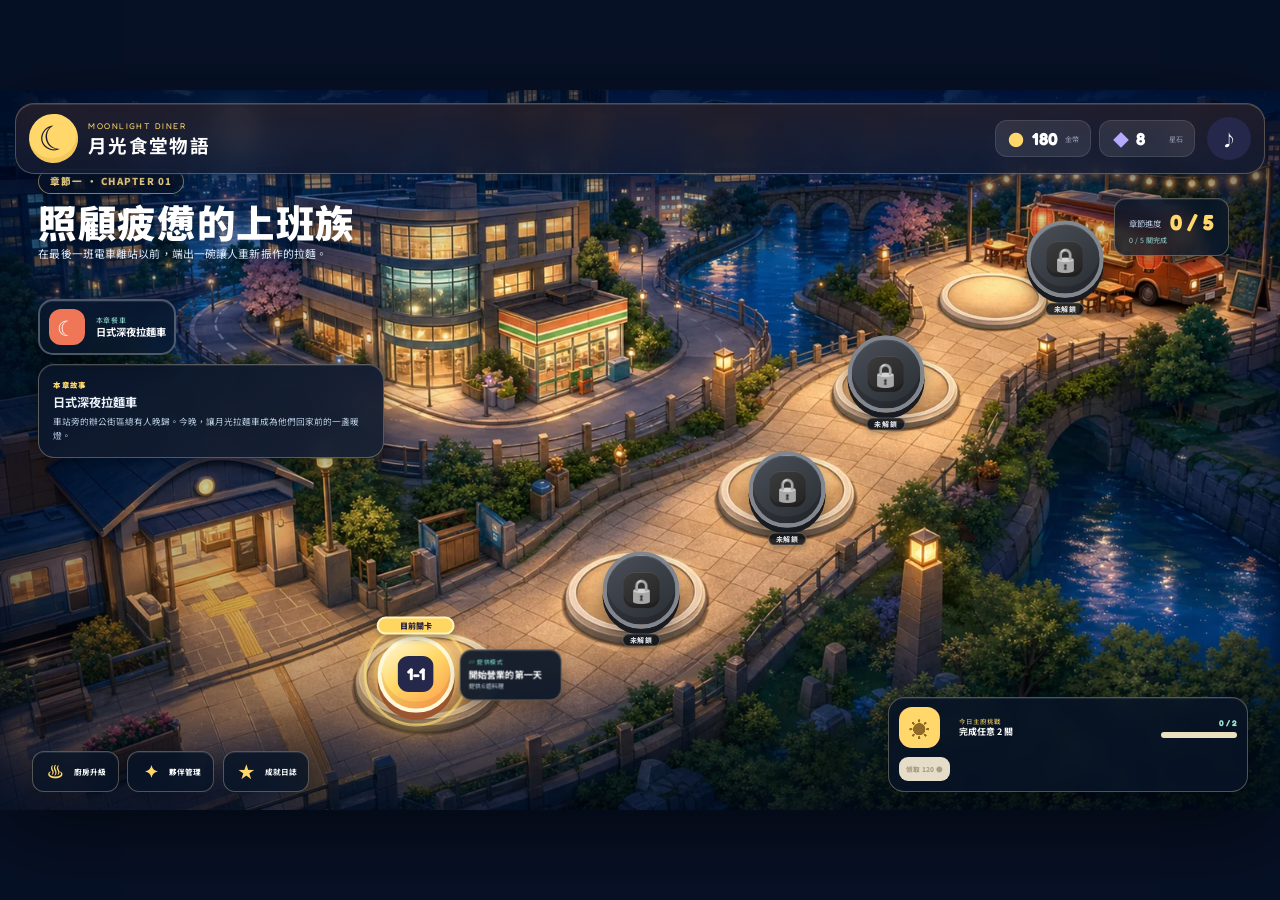
==== index.html @ 8b7c8614 "fix" ====
<!doctype html>
<html lang="zh-Hant">
  <head>
    <meta charset="UTF-8" />
    <meta name="viewport" content="width=device-width, initial-scale=1, maximum-scale=1, user-scalable=no, viewport-fit=cover" />
    <meta name="theme-color" content="#15172f" />
    <title>月光食堂物語</title>
    <link rel="preconnect" href="https://fonts.googleapis.com" />
    <link rel="preconnect" href="https://fonts.gstatic.com" crossorigin />
    <link href="https://fonts.googleapis.com/css2?family=Fredoka:wght@500;600;700&family=Noto+Sans+TC:wght@500;700;900&display=swap" rel="stylesheet" />
    <link rel="stylesheet" href="styles.css?v=20260731-polish1" />
  </head>
  <body class="loading-active">
    <section id="loadingView" class="loading-view" aria-label="遊戲載入中">
      <div class="loading-shade"></div>
      <div class="loading-brand">
        <span class="loading-moon">☾</span>
        <small>MOONLIGHT DINER</small>
        <h1>月光食堂物語</h1>
        <p>今晚，也為努力生活的人留一盞燈。</p>
        <div class="loading-track"><i id="loadingBar"></i></div>
        <b id="loadingText">準備餐車中… 0%</b>
      </div>
    </section>
    <div class="sky-decor" aria-hidden="true"></div>
    <div id="app" class="app">
      <header class="app-header">
        <button id="homeButton" class="brand-button" type="button" aria-label="回到餐車地圖">
          <span class="logo-moon">☾</span>
          <span><small>MOONLIGHT DINER</small><strong>月光食堂物語</strong></span>
        </button>
        <nav class="resource-bar" aria-label="玩家資源">
          <span class="resource"><i>●</i><b id="profileCoins">0</b><small>金幣</small></span>
          <span class="resource gems"><i>◆</i><b id="profileGems">0</b><small>星石</small></span>
          <button id="soundButton" class="round-button" type="button" aria-label="切換音效">♪</button>
        </nav>
      </header>

      <main>
        <section id="lobbyView" class="view lobby-view chapter-view">
          <div class="chapter-stage">
            <div class="chapter-vignette" aria-hidden="true"></div>
            <header class="chapter-title">
              <small id="restaurantChapter">章節一 · CHAPTER 01</small>
              <h1 id="restaurantName">照顧疲憊的上班族</h1>
              <p>在最後一班電車離站以前，端出一碗讓人重新振作的拉麵。</p>
            </header>

            <div id="restaurantTabs" class="restaurant-tabs chapter-theme-tab"></div>
            <article id="restaurantPreview" class="chapter-story-card"></article>

            <div class="chapter-progress">
              <span>章節進度</span>
              <strong id="restaurantCompletion">0 / 5</strong>
              <small id="journeySummary">0 / 5 關完成</small>
            </div>

            <div id="levelGrid" class="level-grid chapter-level-grid"></div>

            <div id="dailyBanner" class="daily-banner chapter-daily">
              <span class="daily-icon">☀</span>
              <div><small>今日主廚挑戰</small><strong>完成任意 2 關</strong></div>
              <div class="daily-progress"><b id="dailyProgress">0 / 2</b><i><span id="dailyBar"></span></i></div>
              <button id="claimDailyButton" type="button" disabled>領取 120 ●</button>
            </div>

            <nav class="chapter-actions" aria-label="餐車功能">
              <button id="upgradeButton" class="soft-button" type="button"><span>♨</span><b>廚房升級</b></button>
              <button id="buddyButton" class="soft-button" type="button"><span>✦</span><b>夥伴管理</b></button>
              <button id="achievementButton" class="soft-button" type="button"><span>★</span><b>成就日誌</b></button>
            </nav>
          </div>
        </section>

        <section id="gameView" class="view game-view hidden">
          <div id="gameCanvas" class="game-canvas">
          <div class="design-layer">
          <div class="game-hud">
            <button id="leaveGameButton" class="back-button" type="button">← 地圖</button>
            <button id="fullscreenButton" class="back-button fullscreen-button" type="button">⛶ 全螢幕</button>
            <div class="mission-summary">
              <small id="gameLevelLabel">關卡 1</small>
              <strong id="missionLabel">提供 8 道料理</strong>
            </div>
            <div class="mission-progress">
              <span id="missionCurrent">0</span><small>/</small><b id="missionTarget">8</b>
              <i><span id="missionBar"></span></i>
            </div>
            <div class="hud-stat"><small>時間</small><strong id="gameTime">90</strong></div>
            <div class="hud-stat"><small>分數</small><strong id="gameScore">0</strong></div>
            <div class="hud-stat"><small>金幣</small><strong id="gameCoins">0</strong></div>
          </div>

          <section class="customer-zone">
            <div class="restaurant-awning" aria-hidden="true"><i></i><i></i><i></i><i></i><i></i><i></i><i></i></div>
            <div class="riverside-view" aria-hidden="true"><i></i><i></i><i></i></div>
            <div class="wall-lamp lamp-left" aria-hidden="true">✦</div>
            <div class="wall-lamp lamp-right" aria-hidden="true">✦</div>
            <div class="zone-heading">
              <div><span class="eyebrow">ORDER QUEUE</span><h2>客人點單</h2></div>
              <div id="conditionBadges" class="condition-badges"></div>
            </div>
            <div id="waveBanner" class="wave-banner hidden">WAVE <b>1</b> / 3</div>
            <div id="orders" class="orders"></div>
          </section>

          <section class="kitchen-zone">
            <div class="kitchen-backdrop" aria-hidden="true">
              <span class="hanging-pan pan-one"></span>
              <span class="hanging-pan pan-two"></span>
              <span class="hanging-spoon">◯</span>
              <span class="shelf shelf-one"><i></i><i></i><i></i></span>
              <span class="shelf shelf-two"><i></i><i></i></span>
              <span class="window-scene"><b>☾</b><i></i></span>
            </div>
            <div class="chef-character" aria-hidden="true">
              <span class="chef-hat">♨</span>
              <span class="chef-ears"></span>
              <span class="chef-face">•ᴗ•</span>
              <span class="chef-body"></span>
            </div>
            <div class="counter-surface" aria-hidden="true"></div>
            <div class="kitchen-column recipe-column">
              <div class="zone-title"><span>01</span><div><small>CHOOSE</small><h3>選擇主食</h3></div></div>
              <div id="recipePanel" class="recipe-panel"></div>
            </div>
            <div class="kitchen-column cooker-column">
              <div class="zone-title"><span>02</span><div><small>COOK</small><h3>烹調設備</h3></div></div>
              <div id="cookers" class="cookers"></div>
            </div>
            <div class="kitchen-column plate-column">
              <div class="zone-title"><span>03</span><div><small>PLATE</small><h3>備餐盤</h3></div></div>
              <div id="plates" class="plates"></div>
            </div>
            <div class="kitchen-column topping-column">
              <div class="zone-title"><span>04</span><div><small>FINISH</small><h3>加入配料</h3></div></div>
              <div id="toppingPanel" class="topping-panel"></div>
            </div>
          </section>

          <footer class="game-footer">
            <div class="combo-panel">
              <span>COMBO</span><strong id="comboCount">×0</strong>
              <i><span id="comboTimer"></span></i>
            </div>
            <div id="gameMessage" class="game-message"><span>✦</span><p>先選主食，再點空的設備開始料理。</p></div>
            <button id="buddySkillButton" class="skill-button" type="button">
              <span class="skill-avatar">☁</span>
              <span><small>夥伴技能</small><strong>星光鼓舞</strong></span>
              <i id="skillCooldown"></i>
            </button>
          </footer>
          </div>
          </div>
          <button id="rotateHint" class="rotate-hint" type="button">↻ 請旋轉為橫向，或點此進入全螢幕</button>
        </section>
      </main>
    </div>

    <div id="briefingModal" class="modal">
      <div class="modal-card briefing-card">
        <button class="modal-close" data-close="briefingModal" type="button">×</button>
        <span id="briefingMode" class="mode-pill">提供模式</span>
        <h2 id="briefingTitle">月光拉麵舖 · 第 1 關</h2>
        <p id="briefingDescription">完成指定數量的料理。</p>
        <div id="briefingGoal" class="briefing-goal"></div>
        <div class="booster-title"><span>開張道具</span><small>使用道具讓本關更輕鬆</small></div>
        <div id="boosterGrid" class="booster-grid"></div>
        <button id="startLevelButton" class="primary-button" type="button">開始營業 <span>→</span></button>
      </div>
    </div>

    <div id="upgradeModal" class="modal">
      <div class="modal-card wide-card">
        <button class="modal-close" data-close="upgradeModal" type="button">×</button>
        <span class="eyebrow">KITCHEN UPGRADE</span>
        <h2>廚房升級</h2>
        <p class="modal-subtitle">升級會永久保存，並套用於該餐廳的所有關卡。</p>
        <div id="upgradeRestaurantTabs" class="mini-tabs"></div>
        <div id="upgradeList" class="upgrade-list"></div>
      </div>
    </div>

    <div id="buddyModal" class="modal">
      <div class="modal-card wide-card">
        <button class="modal-close" data-close="buddyModal" type="button">×</button>
        <span class="eyebrow">BUDDY</span>
        <h2>夥伴管理</h2>
        <p class="modal-subtitle">裝備夥伴可獲得被動效果，關卡中還能使用主動技能。</p>
        <div id="buddyList" class="buddy-list"></div>
      </div>
    </div>

    <div id="achievementModal" class="modal">
      <div class="modal-card wide-card">
        <button class="modal-close" data-close="achievementModal" type="button">×</button>
        <span class="eyebrow">CHEF LOG</span>
        <h2>成就日誌</h2>
        <p class="modal-subtitle">達成里程碑即可領取星石。</p>
        <div id="achievementList" class="achievement-list"></div>
      </div>
    </div>

    <div id="resultModal" class="modal">
      <div class="modal-card result-card">
        <span id="resultStatus" class="mode-pill">營業結束</span>
        <div id="resultStars" class="result-stars">☆ ☆ ☆</div>
        <h2 id="resultTitle">關卡完成！</h2>
        <p id="resultDescription"></p>
        <div class="result-grid">
          <div><small>最終分數</small><strong id="resultScore">0</strong></div>
          <div><small>最高連擊</small><strong id="resultCombo">0</strong></div>
          <div><small>完成料理</small><strong id="resultServed">0</strong></div>
          <div><small>獲得金幣</small><strong id="resultCoins">0</strong></div>
        </div>
        <div class="result-actions">
          <button id="resultMapButton" class="secondary-button" type="button">回到地圖</button>
          <button id="retryButton" class="primary-button" type="button">再次挑戰 <span>↻</span></button>
        </div>
      </div>
    </div>

    <div id="toast" class="toast" aria-live="assertive"></div>
    <script src="game.js?v=20260731-chapter1"></script>
  </body>
</html>
---- styles.css ----
:root {
  --ink: #17182c;
  --night: #171932;
  --night-2: #25284b;
  --paper: #fffdf7;
  --cream: #f6f0e4;
  --orange: #ff7352;
  --yellow: #ffd76a;
  --mint: #62d3bd;
  --pink: #f28ca6;
  --purple: #9c91ff;
  --muted: #85869a;
  --line: #ddd4c5;
  --shadow: 0 20px 55px rgba(22, 23, 44, .16);
}

* { box-sizing: border-box; }
html { min-height: 100%; background: #0f1125; }
body {
  min-width: 320px; min-height: 100vh; margin: 0; color: var(--ink);
  font-family: "Noto Sans TC", sans-serif;
  background: radial-gradient(circle at 14% 8%, #34376a 0, transparent 25rem), linear-gradient(#11132a 0 240px, #efe8db 240px);
}
button { color: inherit; font: inherit; }
button:focus-visible { outline: 3px solid var(--yellow); outline-offset: 3px; }
.hidden { display: none !important; }
.sky-decor, .sky-decor::before {
  position: fixed; inset: 0; content: ""; pointer-events: none;
  background-image: radial-gradient(circle, rgba(255,255,255,.85) 0 1px, transparent 1.5px);
  background-size: 82px 82px; mask-image: linear-gradient(black, transparent 42%);
}
.sky-decor::before { transform: translate(31px, 27px) rotate(8deg); opacity: .45; }
.app { position: relative; z-index: 1; width: min(1220px, calc(100% - 28px)); margin: 18px auto 50px; overflow: hidden; border-radius: 26px; background: var(--cream); box-shadow: 0 35px 90px rgba(3,5,18,.45); }
.app-header { display: flex; min-height: 84px; align-items: center; justify-content: space-between; padding: 14px 24px; color: white; background: var(--night); }
.brand-button { display: flex; align-items: center; gap: 12px; padding: 0; color: white; text-align: left; cursor: pointer; border: 0; background: none; }
.brand-button small, .brand-button strong { display: block; }
.brand-button small { color: var(--yellow); font-family: Fredoka, sans-serif; font-size: 9px; letter-spacing: .18em; }
.brand-button strong { margin-top: 2px; font-size: 20px; letter-spacing: .07em; }
.logo-moon { display: grid; width: 49px; height: 49px; place-items: center; color: var(--night); font-family: Fredoka, sans-serif; font-size: 34px; border-radius: 50%; background: var(--yellow); transform: rotate(-15deg); box-shadow: inset 0 -5px rgba(194,128,23,.18); }
.resource-bar { display: flex; align-items: center; gap: 8px; }
.resource { position: relative; display: flex; min-width: 100px; align-items: center; gap: 8px; padding: 9px 12px; border: 1px solid rgba(255,255,255,.11); border-radius: 12px; background: rgba(255,255,255,.06); }
.resource i { color: var(--yellow); font-style: normal; }
.resource.gems i { color: #b6aaff; }
.resource b { font-family: Fredoka, sans-serif; font-size: 18px; }
.resource small { margin-left: auto; color: #999bb2; font-size: 9px; }
.round-button { width: 42px; height: 42px; margin-left: 4px; color: white; cursor: pointer; border: 0; border-radius: 50%; background: var(--night-2); }
.round-button.muted { color: #666a87; text-decoration: line-through; }
.view { min-height: 740px; }
.lobby-view { padding: 26px; background: linear-gradient(rgba(220,210,191,.24) 1px, transparent 1px), linear-gradient(90deg, rgba(220,210,191,.24) 1px, transparent 1px), var(--cream); background-size: 24px 24px; }
.hero-card { position: relative; display: flex; align-items: center; justify-content: space-between; gap: 24px; overflow: hidden; padding: 27px 30px; color: white; border-radius: 22px; background: linear-gradient(120deg, #292c58, #181a35 68%); box-shadow: var(--shadow); }
.hero-card::after { position: absolute; right: 8%; width: 130px; height: 130px; content: "☾"; color: rgba(255,215,106,.15); font-family: Fredoka, sans-serif; font-size: 130px; transform: rotate(-14deg); }
.eyebrow { color: var(--yellow); font-family: Fredoka, sans-serif; font-size: 10px; font-weight: 700; letter-spacing: .2em; }
.hero-card h1 { margin: 5px 0 6px; font-size: clamp(25px, 4vw, 36px); }
.hero-card p { margin: 0; color: #b9bbd0; font-size: 12px; }
.hero-actions { position: relative; z-index: 1; display: flex; gap: 8px; }
.soft-button { display: flex; min-width: 104px; flex-direction: column; align-items: center; gap: 5px; padding: 12px; color: #e7e8f1; font-size: 10px; font-weight: 800; cursor: pointer; border: 1px solid rgba(255,255,255,.12); border-radius: 14px; background: rgba(255,255,255,.07); }
.soft-button:hover { background: rgba(255,255,255,.13); }
.soft-button span { color: var(--yellow); font-size: 18px; }
.daily-banner { display: grid; grid-template-columns: auto 1fr 190px auto; align-items: center; gap: 14px; margin: 18px 0 28px; padding: 14px 18px; border: 1px solid #ead7a2; border-radius: 16px; background: #fff8df; box-shadow: 0 8px 18px rgba(90,69,25,.07); }
.daily-icon { display: grid; width: 43px; height: 43px; place-items: center; color: #8f6926; font-size: 21px; border-radius: 13px; background: var(--yellow); }
.daily-banner small, .daily-banner strong, .daily-banner p { display: block; margin: 0; }
.daily-banner small { color: #aa8c48; font-size: 8px; letter-spacing: .16em; }
.daily-banner strong { font-size: 13px; }
.daily-banner p { color: #8c8065; font-size: 9px; }
.daily-progress b { display: block; margin-bottom: 4px; color: #7b704f; font-family: Fredoka, sans-serif; font-size: 10px; text-align: right; }
.daily-progress i { display: block; height: 6px; overflow: hidden; border-radius: 99px; background: #eadfbe; }
.daily-progress i span { display: block; width: 0; height: 100%; border-radius: inherit; background: var(--yellow); transition: width .3s; }
.daily-banner button { padding: 8px 15px; color: white; font-size: 10px; font-weight: 900; cursor: pointer; border: 0; border-radius: 9px; background: var(--orange); }
.daily-banner button:disabled { color: #a99e86; background: #e6ddc9; cursor: default; }
.section-heading { display: flex; align-items: flex-end; justify-content: space-between; margin-bottom: 14px; }
.section-heading h2 { margin: 3px 0 0; font-size: 23px; }
.section-heading p { margin: 0; color: var(--muted); font-size: 10px; }
.restaurant-tabs { display: flex; gap: 9px; margin-bottom: 15px; }
.restaurant-tab { position: relative; display: flex; min-width: 220px; align-items: center; gap: 11px; padding: 10px 13px; text-align: left; cursor: pointer; border: 2px solid transparent; border-radius: 15px; background: white; box-shadow: 0 6px 15px rgba(30,28,23,.07); }
.restaurant-tab.active { border-color: var(--orange); }
.restaurant-tab > span { display: grid; width: 40px; height: 40px; flex: 0 0 auto; place-items: center; color: white; font-size: 21px; border-radius: 12px; }
.restaurant-tab small, .restaurant-tab strong { display: block; }
.restaurant-tab small { color: var(--muted); font-size: 7px; letter-spacing: .12em; }
.restaurant-tab strong { font-size: 12px; }
.restaurant-tab i { position: absolute; right: 10px; bottom: 7px; color: #aaa394; font-size: 7px; font-style: normal; }
.restaurant-tab.locked { opacity: .55; }
.restaurant-stage { display: grid; grid-template-columns: 320px 1fr; gap: 20px; }
.restaurant-preview { padding: 14px; border-radius: 20px; background: white; box-shadow: var(--shadow); }
.preview-art { position: relative; height: 215px; overflow: hidden; border-radius: 15px; background: linear-gradient(#34376b 0 64%, #1b1d3a 64%); }
.preview-art::after { position: absolute; bottom: 0; left: 0; width: 100%; height: 45px; content: ""; background: repeating-linear-gradient(90deg, #242747 0 35px, #1c1e3b 35px 70px); clip-path: polygon(0 50%,12% 50%,12% 10%,25% 10%,25% 55%,43% 55%,43% 20%,58% 20%,58% 55%,74% 55%,74% 5%,88% 5%,88% 55%,100% 55%,100% 100%,0 100%); }
.preview-moon { position: absolute; top: 22px; right: 30px; display: grid; width: 54px; height: 54px; place-items: center; color: #2c2e57; font-family: Fredoka, sans-serif; font-size: 32px; border-radius: 50%; background: var(--yellow); }
.preview-shop { position: absolute; z-index: 2; bottom: 28px; left: 50%; width: 175px; height: 96px; padding-top: 36px; color: white; text-align: center; border: 6px solid #fff3db; border-radius: 16px 16px 8px 8px; background: var(--accent); transform: translateX(-50%); }
.preview-shop i { position: absolute; top: -23px; left: -11px; width: 185px; height: 42px; border-radius: 8px 8px 3px 3px; background: repeating-linear-gradient(90deg, #fff3db 0 30px, var(--orange) 30px 60px); transform: skew(-8deg); }
.preview-shop b { font-size: 12px; }
.restaurant-preview > small { display: block; margin-top: 13px; color: var(--orange); font-size: 8px; font-weight: 900; letter-spacing: .12em; }
.restaurant-preview > h3 { margin: 2px 0 5px; font-size: 19px; }
.restaurant-preview > p { margin: 0; color: var(--muted); font-size: 10px; line-height: 1.6; }
.level-heading { display: flex; align-items: center; justify-content: space-between; margin-bottom: 9px; }
.level-heading small { color: var(--orange); font-family: Fredoka, sans-serif; font-size: 8px; letter-spacing: .14em; }
.level-heading h3 { margin: 1px 0 0; font-size: 19px; }
.level-heading > span { padding: 5px 9px; color: var(--muted); font-family: Fredoka, sans-serif; font-size: 9px; border-radius: 99px; background: white; }
.level-grid { display: grid; grid-template-columns: repeat(2, 1fr); gap: 10px; }
.level-card { position: relative; min-height: 138px; padding: 14px 14px 12px 58px; text-align: left; cursor: pointer; border: 2px solid transparent; border-radius: 17px; background: white; box-shadow: 0 7px 17px rgba(40,34,27,.07); transition: .18s; }
.level-card:hover:not(.locked) { transform: translateY(-3px); border-color: var(--yellow); }
.level-number { position: absolute; top: 14px; left: 12px; display: grid; width: 36px; height: 36px; place-items: center; color: white; font-family: Fredoka, sans-serif; font-size: 18px; border-radius: 11px; background: var(--night-2); }
.level-mode { display: block; color: var(--orange); font-size: 8px; font-weight: 900; }
.level-card strong, .level-card small { display: block; }
.level-card > strong { margin: 4px 0 3px; font-size: 13px; }
.level-card > small { color: var(--muted); font-size: 8px; }
.level-stars { position: absolute; bottom: 12px; left: 58px; color: #e9b83f; font-size: 12px; letter-spacing: .05em; }
.level-card > i { position: absolute; right: 13px; bottom: 12px; color: #9b8c65; font-size: 8px; font-style: normal; }
.level-card.cleared .level-number { color: #163b36; background: var(--mint); }
.level-card.locked { cursor: default; opacity: .48; filter: grayscale(.6); }

/* Game */
.game-view { color: white; background: var(--night); }
.game-hud { display: grid; grid-template-columns: auto minmax(200px,1fr) minmax(150px,220px) repeat(3,82px); align-items: center; gap: 9px; min-height: 80px; padding: 12px 18px; border-bottom: 1px solid rgba(255,255,255,.09); }
.back-button { padding: 8px 11px; color: #bbbdd0; font-size: 9px; cursor: pointer; border: 1px solid rgba(255,255,255,.11); border-radius: 9px; background: rgba(255,255,255,.05); }
.mission-summary small, .mission-summary strong { display: block; }
.mission-summary small { color: var(--yellow); font-size: 8px; }
.mission-summary strong { margin-top: 2px; font-size: 14px; }
.mission-progress { display: grid; grid-template-columns: auto auto auto; align-items: baseline; gap: 3px; font-family: Fredoka, sans-serif; }
.mission-progress > span { font-size: 21px; }
.mission-progress > small, .mission-progress > b { color: #9395ad; font-size: 11px; }
.mission-progress > i { grid-column: 1 / -1; display: block; height: 5px; overflow: hidden; border-radius: 99px; background: #343756; }
.mission-progress > i span { display: block; width: 0; height: 100%; background: var(--yellow); }
.hud-stat { padding: 7px 9px; text-align: center; border: 1px solid rgba(255,255,255,.1); border-radius: 10px; background: rgba(255,255,255,.05); }
.hud-stat small, .hud-stat strong { display: block; }
.hud-stat small { color: #9294aa; font-size: 7px; }
.hud-stat strong { color: white; font-family: Fredoka, sans-serif; font-size: 18px; }
.hud-stat strong.danger { color: #ff7682; animation: pulse .6s infinite alternate; }
.customer-zone { position: relative; min-height: 260px; padding: 20px 28px 25px; overflow: hidden; background: radial-gradient(circle at 86% 20%, rgba(156,145,255,.33), transparent 15rem), linear-gradient(135deg,#303463,#181a36 72%); }
.customer-zone::after { position: absolute; right: 0; bottom: 0; left: 0; height: 50px; content: ""; opacity: .3; background: #0f1128; clip-path: polygon(0 45%,9% 45%,9% 10%,16% 10%,16% 50%,27% 50%,27% 20%,35% 20%,35% 53%,49% 53%,49% 8%,57% 8%,57% 50%,69% 50%,69% 22%,79% 22%,79% 55%,90% 55%,90% 4%,96% 4%,96% 50%,100% 50%,100% 100%,0 100%); }
.zone-heading { position: relative; z-index: 2; display: flex; align-items: center; justify-content: space-between; margin-bottom: 14px; }
.zone-heading h2 { margin: 2px 0 0; font-size: 20px; }
.condition-badges { display: flex; gap: 5px; }
.condition-badges span { padding: 5px 8px; color: #c6c7d8; font-size: 8px; border: 1px solid rgba(255,255,255,.1); border-radius: 99px; background: rgba(0,0,0,.18); }
.condition-badges .danger { color: #ff9ba4; border-color: rgba(255,118,130,.3); }
.wave-banner { position: absolute; z-index: 5; top: 11px; left: 50%; padding: 5px 12px; color: var(--yellow); font-family: Fredoka,sans-serif; font-size: 10px; letter-spacing: .1em; border-radius: 99px; background: var(--night); transform: translateX(-50%); }
.orders { position: relative; z-index: 2; display: grid; grid-template-columns: repeat(3,1fr); gap: 12px; }
.order-card { position: relative; display: grid; grid-template-columns: 55px 1fr; min-height: 135px; align-items: center; gap: 11px; padding: 14px 13px 20px; color: var(--ink); text-align: left; cursor: pointer; border: 0; border-radius: 18px; background: var(--paper); box-shadow: 0 12px 26px rgba(4,6,23,.3); }
.order-card:hover { transform: translateY(-3px); }
.customer-face { position: relative; display: grid; width: 53px; height: 53px; place-items: center; color: white; font-family: Fredoka,sans-serif; font-size: 14px; border: 4px solid #fff1d0; border-radius: 50%; }
.customer-face::before,.customer-face::after { position: absolute; top: -5px; width: 16px; height: 16px; content: ""; border-radius: 50%; background: inherit; }
.customer-face::before { left: 0; }.customer-face::after { right: 0; }
.order-content { min-width: 0; }
.order-content > small { display: block; margin-bottom: 5px; color: var(--muted); font-family: Fredoka,sans-serif; font-size: 7px; letter-spacing: .1em; }
.dish-list { display: flex; flex-direction: column; gap: 5px; }
.dish-ticket { display: grid; grid-template-columns: 28px 1fr 20px; align-items: center; gap: 5px; padding: 4px; border-radius: 8px; background: #f3eee3; }
.dish-ticket i { display: grid; width: 27px; height: 24px; place-items: center; color: white; font-style: normal; border-radius: 4px 4px 11px 11px; background: var(--dish); }
.dish-ticket b { overflow: hidden; font-size: 9px; white-space: nowrap; text-overflow: ellipsis; }
.dish-ticket em { font-size: 13px; font-style: normal; text-align: center; }
.dish-ticket.served { opacity: .42; text-decoration: line-through; }
.like-line { position: absolute; right: 12px; bottom: 11px; color: #d65e6f; font-size: 7px; }
.patience { position: absolute; right: 44px; bottom: 12px; left: 80px; height: 5px; overflow: hidden; border-radius: 99px; background: #ded9ce; }
.patience i { display: block; height: 100%; background: var(--mint); transition: background .2s; }
.order-card.impatient { animation: shake .3s; }
.order-card.impatient .patience i { background: #ef5969; }
.orders-empty { grid-column: 1/-1; padding: 40px; color: #b9bbd0; text-align: center; border: 1px dashed rgba(255,255,255,.18); border-radius: 18px; }
.kitchen-zone { display: grid; grid-template-columns: 230px 1.1fr 1fr 185px; gap: 10px; padding: 20px; color: var(--ink); background: linear-gradient(rgba(219,209,190,.25) 1px,transparent 1px),linear-gradient(90deg,rgba(219,209,190,.25) 1px,transparent 1px),var(--cream); background-size: 23px 23px; }
.kitchen-column { min-width: 0; }
.zone-title { display: flex; align-items: center; gap: 8px; margin-bottom: 9px; }
.zone-title > span { display: grid; width: 31px; height: 31px; place-items: center; color: white; font-family: Fredoka,sans-serif; font-size: 10px; border-radius: 9px; background: var(--orange); }
.zone-title small,.zone-title h3 { display: block; margin: 0; }
.zone-title small { color: var(--muted); font-family: Fredoka,sans-serif; font-size: 6px; letter-spacing: .13em; }
.zone-title h3 { font-size: 13px; }
.recipe-panel { display: flex; flex-direction: column; gap: 7px; }
.recipe-button { display: grid; grid-template-columns: 39px 1fr 10px; min-height: 58px; align-items: center; gap: 8px; padding: 7px 9px; text-align: left; cursor: pointer; border: 2px solid transparent; border-radius: 13px; background: white; box-shadow: 0 5px 13px rgba(33,29,23,.07); }
.recipe-button.selected { border-color: var(--orange); }
.recipe-button > span { display: grid; width: 38px; height: 34px; place-items: center; color: white; border-radius: 4px 4px 17px 17px; }
.recipe-button strong,.recipe-button small { display: block; }
.recipe-button strong { font-size: 10px; }.recipe-button small { color: var(--muted); font-size: 7px; }
.recipe-button > i { width: 8px; height: 8px; border: 2px solid #ccc3b5; border-radius: 50%; }
.recipe-button.selected > i { border: 2px solid white; background: var(--orange); box-shadow: 0 0 0 2px var(--orange); }
.cookers,.plates { display: grid; grid-template-columns: repeat(3,1fr); gap: 7px; }
.cooker,.plate { position: relative; display: flex; min-height: 184px; flex-direction: column; align-items: center; justify-content: center; cursor: pointer; border: 0; border-radius: 16px; background: #292c4d; box-shadow: inset 0 -7px rgba(0,0,0,.17); }
.cooker > small,.plate > small { position: absolute; top: 9px; left: 9px; color: #a3a6bd; font-size: 6px; }
.cooker > strong,.plate > strong { margin-top: 13px; color: white; font-size: 8px; }
.cooker > em { position: absolute; right: 12px; bottom: 12px; left: 12px; height: 5px; overflow: hidden; border-radius: 99px; background: rgba(0,0,0,.3); }
.cooker > em i { display: block; width: 0; height: 100%; background: var(--yellow); }
.cooker-pot { position: relative; display: block; width: 68px; height: 46px; border: 6px solid #ded0b9; border-radius: 10px 10px 27px 27px; background: #f4ead8; box-shadow: inset 0 -8px rgba(100,80,55,.1); }
.cooker-pot::before,.cooker-pot::after { position: absolute; top: 7px; width: 14px; height: 8px; content: ""; background: #ded0b9; }
.cooker-pot::before { left: -18px; }.cooker-pot::after { right: -18px; }
.cooker-pot i { position: absolute; top: -6px; right: 0; left: 0; height: 10px; opacity: 0; border-radius: 50%; background: var(--mint); }
.cooker-pot b { position: absolute; top: -28px; left: 21px; color: rgba(255,255,255,.6); opacity: 0; }
.cooker.cooking .cooker-pot i,.cooker.ready .cooker-pot i,.cooker.burnt .cooker-pot i { opacity: 1; }
.cooker.cooking .cooker-pot b,.cooker.ready .cooker-pot b { opacity: 1; animation: steam 1s infinite; }
.cooker.ready { box-shadow: inset 0 -7px rgba(0,0,0,.17),0 0 0 3px var(--yellow),0 0 22px rgba(255,215,106,.65); animation: glow .6s infinite alternate; }
.cooker.burnt .cooker-pot i { background: #302820; }.cooker.burnt { filter: grayscale(.6); }
.cooker.locked,.plate.locked { opacity: .4; filter: grayscale(1); cursor: default; }
.plates { grid-template-columns: repeat(3,1fr); }
.plate { min-height: 184px; color: var(--ink); border: 2px dashed #cfc3b0; background: rgba(255,255,255,.65); box-shadow: none; }
.plate.active { border-color: var(--orange); background: white; }
.plate > small { color: var(--muted); }.plate > strong { color: #7d7468; }
.plate > em { position: absolute; bottom: 9px; display: none; color: #b87b72; font-size: 6px; font-style: normal; }
.plate.filled > em { display: block; }
.plate-bowl { position: relative; display: grid; width: 70px; height: 48px; place-items: center; color: white; font-size: 20px; border-radius: 5px 5px 30px 30px; background: #d7cebf; box-shadow: inset 0 -8px rgba(0,0,0,.08); }
.plate.filled .plate-bowl { background: var(--dish-color); }
.plate-bowl::before { position: absolute; top: -6px; width: 72px; height: 15px; content: ""; border: 4px solid white; border-radius: 50%; background: #f1d18c; }
.plate-bowl i,.plate-bowl b { position: relative; z-index: 2; font-style: normal; }
.plate-bowl i { margin-top: 14px; }.plate-bowl b { position: absolute; top: -13px; right: -3px; display: grid; width: 25px; height: 25px; place-items: center; color: var(--ink); font-size: 12px; border-radius: 50%; background: white; }
.plate.empty .plate-bowl { opacity: .32; }.plate.empty .plate-bowl::before { background: #eee7da; }
.topping-panel { display: flex; flex-direction: column; gap: 7px; }
.topping-panel button { display: grid; grid-template-columns: 36px 1fr; min-height: 58px; align-items: center; gap: 7px; padding: 7px; text-align: left; cursor: pointer; border: 2px solid transparent; border-radius: 13px; background: white; }
.topping-panel button:hover { border-color: var(--yellow); }
.topping-panel span { display: grid; width: 35px; height: 35px; place-items: center; color: var(--night); font-size: 17px; border-radius: 50%; background: #f2eadc; }
.topping-panel strong { font-size: 9px; }
.game-footer { display: grid; grid-template-columns: 160px 1fr 210px; min-height: 82px; align-items: center; gap: 14px; padding: 11px 20px; background: var(--night); }
.combo-panel span { display: block; color: #9194ab; font-size: 7px; letter-spacing: .13em; }
.combo-panel strong { color: var(--yellow); font-family: Fredoka,sans-serif; font-size: 24px; }
.combo-panel > i { display: block; width: 110px; height: 4px; overflow: hidden; border-radius: 99px; background: #373a5a; }
.combo-panel > i span { display: block; width: 0; height: 100%; background: var(--yellow); }
.combo-panel.hot strong { color: #ff8466; }
.game-message { display: flex; align-items: center; justify-content: center; gap: 8px; color: #c9cada; font-size: 9px; }
.game-message span { color: var(--yellow); }.game-message p { margin: 0; }
.skill-button { position: relative; display: grid; grid-template-columns: 43px 1fr; align-items: center; gap: 9px; overflow: hidden; padding: 7px 10px; color: white; text-align: left; cursor: pointer; border: 1px solid rgba(255,255,255,.13); border-radius: 13px; background: var(--night-2); }
.skill-button:disabled { cursor: default; opacity: .55; }
.skill-avatar { position: relative; z-index: 2; display: grid; width: 39px; height: 39px; place-items: center; color: white; font-size: 18px; border: 3px solid white; border-radius: 50%; }
.skill-button > span:nth-child(2) { position: relative; z-index: 2; }
.skill-button small,.skill-button strong { display: block; }.skill-button small { color: #aaaec5; font-size: 6px; }.skill-button strong { font-size: 10px; }
.skill-button > i { position: absolute; right: 0; bottom: 0; left: 0; height: 0; background: rgba(8,9,25,.6); }

/* Scene-first gameplay presentation */
.game-view {
  position: relative;
  min-height: 0;
  overflow: hidden;
  background: #243257;
}
.game-canvas {
  position: relative;
  left: 50%;
  width: 1200px;
  height: 840px;
  overflow: hidden;
  transform: translateX(-50%) scale(var(--game-scale,1));
  transform-origin: top center;
}
.game-hud {
  position: relative;
  z-index: 12;
  min-height: 70px;
  padding: 9px 16px;
  background: linear-gradient(180deg,#171932,#202447);
  box-shadow: 0 5px 20px rgba(8,9,27,.28);
}
.game-canvas .game-hud {
  grid-template-columns: auto auto minmax(190px,1fr) minmax(150px,220px) repeat(3,82px);
}
.fullscreen-button { color: var(--yellow); }
.game-view:fullscreen {
  width: 100vw;
  height: 100vh !important;
  background: #0c0e21;
}
.rotate-hint {
  position: absolute;
  right: 0;
  bottom: 0;
  left: 0;
  display: none;
  height: 44px;
  color: white;
  font-size: 11px;
  font-weight: 900;
  cursor: pointer;
  border: 0;
  background: var(--orange);
}
.rotate-hint.show { display: block; }
.customer-zone {
  min-height: 245px;
  padding: 48px 30px 18px;
  overflow: visible;
  background:
    linear-gradient(rgba(255,255,255,.06) 1px,transparent 1px),
    linear-gradient(90deg,rgba(255,255,255,.06) 1px,transparent 1px),
    linear-gradient(180deg,#50628a 0 66%,#38456a 66% 100%);
  background-size: 34px 34px,34px 34px,auto;
}
.customer-zone::after {
  z-index: 0;
  height: 39px;
  opacity: 1;
  background: linear-gradient(#8f5d3e,#6f402c);
  clip-path: none;
  border-top: 7px solid #e8b36a;
  box-shadow: inset 0 7px rgba(255,255,255,.12),0 -7px 18px rgba(16,19,46,.2);
}
.restaurant-awning {
  position: absolute;
  z-index: 4;
  top: 0;
  right: 0;
  left: 0;
  display: flex;
  height: 30px;
  overflow: hidden;
  filter: drop-shadow(0 5px 4px rgba(18,20,43,.22));
}
.restaurant-awning i {
  flex: 1;
  border-radius: 0 0 12px 12px;
  background: #fff2d5;
}
.restaurant-awning i:nth-child(even) { background: var(--orange); }
.wall-lamp {
  position: absolute;
  z-index: 1;
  top: 64px;
  display: grid;
  width: 38px;
  height: 38px;
  place-items: center;
  color: #9c6d20;
  border: 5px solid #d09d4d;
  border-radius: 50%;
  background: var(--yellow);
  box-shadow: 0 0 22px rgba(255,215,106,.52);
}
.lamp-left { left: 24px; }
.lamp-right { right: 24px; }
.zone-heading {
  position: absolute;
  z-index: 5;
  top: 39px;
  left: 28px;
}
.zone-heading h2 { display: none; }
.zone-heading .eyebrow {
  padding: 5px 9px;
  color: white;
  border-radius: 99px;
  background: rgba(23,25,50,.62);
}
.condition-badges {
  position: fixed;
  z-index: 14;
  top: 31px;
  left: 50%;
  transform: translateX(-50%);
}
.wave-banner { top: 38px; }
.orders {
  height: 172px;
  align-items: end;
  gap: 28px;
  padding: 0 75px;
}
.order-card {
  position: relative;
  display: block;
  min-height: 172px;
  padding: 0;
  overflow: visible;
  color: var(--ink);
  cursor: pointer;
  border: 0;
  border-radius: 0;
  background: transparent;
  box-shadow: none;
  transform: none;
}
.order-card:hover { transform: none; }
.order-card:hover .order-content { transform: translate(-50%,-4px); }
.customer-face {
  position: absolute;
  z-index: 2;
  bottom: -3px;
  left: 50%;
  width: 79px;
  height: 79px;
  font-size: 18px;
  border-width: 6px;
  transform: translateX(-50%);
  box-shadow: 0 7px 0 rgba(21,24,52,.24);
}
.customer-face::before,.customer-face::after {
  top: -7px;
  width: 24px;
  height: 24px;
}
.order-content {
  position: absolute;
  z-index: 3;
  top: 0;
  left: 50%;
  width: min(215px,95%);
  min-height: 89px;
  padding: 10px 12px;
  border: 4px solid white;
  border-radius: 18px;
  background: var(--paper);
  box-shadow: 0 7px 16px rgba(18,20,46,.24);
  transform: translateX(-50%);
  transition: transform .18s;
}
.order-content::after {
  position: absolute;
  bottom: -15px;
  left: 50%;
  width: 21px;
  height: 21px;
  content: "";
  border-right: 4px solid white;
  border-bottom: 4px solid white;
  background: var(--paper);
  transform: translateX(-50%) rotate(45deg);
}
.order-content > small {
  position: absolute;
  top: -14px;
  left: 50%;
  margin: 0;
  padding: 3px 8px;
  color: white;
  white-space: nowrap;
  border-radius: 99px;
  background: var(--night);
  transform: translateX(-50%);
}
.dish-list {
  position: relative;
  z-index: 2;
  flex-direction: row;
  justify-content: center;
  gap: 8px;
}
.dish-ticket {
  position: relative;
  display: block;
  width: 67px;
  min-height: 60px;
  padding: 4px 3px;
  text-align: center;
  border: 0;
  border-radius: 11px;
  background: #f2ecdf;
}
.dish-ticket i {
  width: 45px;
  height: 37px;
  margin: 0 auto;
  font-size: 18px;
  border: 3px solid white;
  border-radius: 5px 5px 20px 20px;
  box-shadow: inset 0 -5px rgba(0,0,0,.08);
}
.dish-ticket b {
  display: block;
  margin-top: 2px;
  font-size: 6px;
}
.dish-ticket em {
  position: absolute;
  top: -6px;
  right: -5px;
  display: grid;
  width: 22px;
  height: 22px;
  place-items: center;
  border: 2px solid white;
  border-radius: 50%;
  background: var(--yellow);
}
.like-line {
  z-index: 4;
  right: auto;
  bottom: 8px;
  left: calc(50% + 37px);
  padding: 2px 4px;
  color: white;
  white-space: nowrap;
  border-radius: 6px;
  background: #e96376;
}
.patience {
  z-index: 4;
  right: calc(50% - 46px);
  bottom: -13px;
  left: calc(50% - 46px);
  height: 7px;
  border: 2px solid white;
  background: #d7d1c7;
  box-shadow: 0 2px 5px rgba(15,17,38,.25);
}
.orders-empty { align-self: center; }

.kitchen-zone {
  position: relative;
  display: block;
  height: 455px;
  padding: 0;
  overflow: hidden;
  background:
    linear-gradient(rgba(94,127,143,.18) 1px,transparent 1px),
    linear-gradient(90deg,rgba(94,127,143,.18) 1px,transparent 1px),
    linear-gradient(180deg,#d9eee8 0 53%,#b8d5ce 53% 55%,#8f5a3c 55% 100%);
  background-size: 34px 34px,34px 34px,auto;
}
.kitchen-zone::before {
  position: absolute;
  z-index: 1;
  right: 0;
  bottom: 0;
  left: 0;
  height: 43%;
  content: "";
  background:
    linear-gradient(90deg,rgba(255,255,255,.05) 1px,transparent 1px),
    linear-gradient(180deg,#b67b51,#8d573b);
  background-size: 42px 100%,auto;
  border-top: 13px solid #f0c783;
  box-shadow: inset 0 8px rgba(255,255,255,.14);
}
.kitchen-backdrop {
  position: absolute;
  z-index: 0;
  inset: 0;
  pointer-events: none;
}
.window-scene {
  position: absolute;
  top: 25px;
  left: 50%;
  width: 165px;
  height: 105px;
  overflow: hidden;
  border: 10px solid #fff6df;
  border-radius: 13px;
  background: linear-gradient(#374573,#6779a4);
  transform: translateX(-50%);
  box-shadow: 0 8px 0 #9eaea9;
}
.window-scene::before,.window-scene::after {
  position: absolute;
  content: "";
  background: rgba(255,255,255,.7);
}
.window-scene::before { top: 0; bottom: 0; left: 50%; width: 5px; }
.window-scene::after { top: 50%; right: 0; left: 0; height: 5px; }
.window-scene b {
  position: absolute;
  top: 9px;
  right: 18px;
  color: var(--yellow);
  font-family: Fredoka,sans-serif;
  font-size: 30px;
  transform: rotate(-15deg);
}
.window-scene i {
  position: absolute;
  right: 0;
  bottom: 0;
  left: 0;
  height: 28px;
  background: #293353;
  clip-path: polygon(0 55%,18% 55%,18% 15%,35% 15%,35% 60%,56% 60%,56% 30%,75% 30%,75% 58%,100% 58%,100% 100%,0 100%);
}
.shelf {
  position: absolute;
  top: 105px;
  display: flex;
  align-items: end;
  gap: 9px;
  width: 155px;
  height: 10px;
  padding: 0 14px;
  border-radius: 4px;
  background: #9b6443;
  box-shadow: 0 5px 0 #76452f;
}
.shelf-one { left: 34px; }
.shelf-two { right: 34px; }
.shelf i {
  width: 27px;
  height: 34px;
  border-radius: 5px 5px 2px 2px;
  background: #fff5dc;
  box-shadow: inset 0 -9px var(--orange);
}
.shelf i:nth-child(2) { height: 45px; box-shadow: inset 0 -13px var(--mint); }
.hanging-pan {
  position: absolute;
  top: 22px;
  width: 49px;
  height: 49px;
  border: 7px solid #677783;
  border-radius: 50%;
  background: #9aa9ae;
}
.hanging-pan::before {
  position: absolute;
  top: -27px;
  left: 15px;
  width: 9px;
  height: 27px;
  content: "";
  border-radius: 4px;
  background: #677783;
}
.pan-one { left: 70px; }
.pan-two { right: 80px; transform: scale(.75); }
.hanging-spoon {
  position: absolute;
  top: 21px;
  right: 142px;
  color: #677783;
  font-size: 40px;
}
.chef-character {
  position: absolute;
  z-index: 2;
  bottom: 126px;
  left: 50%;
  width: 88px;
  height: 111px;
  transform: translateX(-50%);
}
.chef-ears {
  position: absolute;
  top: 24px;
  left: 7px;
  width: 74px;
  height: 65px;
  border-radius: 46%;
  background: #b87851;
  box-shadow: -11px -8px 0 #9d603f,11px -8px 0 #9d603f;
}
.chef-face {
  position: absolute;
  z-index: 2;
  top: 39px;
  left: 22px;
  color: #503327;
  font-family: Fredoka,sans-serif;
  font-size: 18px;
}
.chef-hat {
  position: absolute;
  z-index: 3;
  top: 0;
  left: 17px;
  display: grid;
  width: 54px;
  height: 39px;
  place-items: center;
  color: var(--orange);
  border-radius: 20px 20px 6px 6px;
  background: white;
}
.chef-body {
  position: absolute;
  right: 14px;
  bottom: 0;
  left: 14px;
  height: 47px;
  border-radius: 15px 15px 4px 4px;
  background: #fff6e5;
}
.chef-body::after {
  position: absolute;
  top: 6px;
  left: 50%;
  width: 18px;
  height: 30px;
  content: "";
  border-radius: 10px;
  background: var(--orange);
  transform: translateX(-50%);
}
.counter-surface {
  position: absolute;
  z-index: 3;
  right: 0;
  bottom: 168px;
  left: 0;
  height: 28px;
  border-top: 8px solid #fff0c9;
  border-bottom: 6px solid #b07149;
  background: #e9be7d;
  box-shadow: 0 8px 14px rgba(75,42,25,.22);
}
.kitchen-column {
  position: absolute;
  z-index: 5;
}
.zone-title {
  position: absolute;
  z-index: 8;
  top: -17px;
  left: 8px;
  margin: 0;
  gap: 5px;
  pointer-events: none;
}
.zone-title > span {
  width: 25px;
  height: 25px;
  font-size: 8px;
  border: 3px solid white;
  border-radius: 50%;
  box-shadow: 0 3px 7px rgba(35,28,22,.2);
}
.zone-title small { display: none; }
.zone-title h3 {
  padding: 4px 7px;
  color: white;
  font-size: 8px;
  border-radius: 7px;
  background: rgba(23,25,50,.82);
}
.recipe-column {
  bottom: 18px;
  left: 18px;
  width: 270px;
}
.recipe-panel {
  display: grid;
  grid-template-columns: repeat(3,1fr);
  gap: 7px;
  padding: 11px;
  border: 6px solid #6e402c;
  border-radius: 17px;
  background: #9a6241;
  box-shadow: inset 0 5px rgba(255,255,255,.1),0 8px 0 #613723;
}
.recipe-button {
  display: flex;
  min-height: 112px;
  flex-direction: column;
  align-items: center;
  justify-content: center;
  gap: 5px;
  padding: 6px;
  text-align: center;
  border: 4px solid #f8dfb2;
  border-radius: 13px;
  background: #fff5da;
  box-shadow: inset 0 -7px #ebd4ad;
}
.recipe-button:hover { transform: translateY(-3px); }
.recipe-button.selected {
  border-color: var(--yellow);
  background: white;
  box-shadow: 0 0 0 4px var(--orange),inset 0 -7px #f3e8d5;
}
.recipe-button > span {
  width: 57px;
  height: 47px;
  font-size: 22px;
  border: 4px solid white;
  box-shadow: 0 4px 0 rgba(75,49,30,.14),inset 0 -7px rgba(0,0,0,.08);
}
.recipe-button strong { font-size: 8px; }
.recipe-button small { font-size: 6px; }
.recipe-button > i { display: none; }
.cooker-column {
  top: 154px;
  left: 305px;
  width: 360px;
}
.cookers {
  display: grid;
  grid-template-columns: repeat(3,1fr);
  gap: 13px;
}
.cooker {
  min-height: 137px;
  border: 7px solid #51556e;
  border-radius: 24px;
  background:
    radial-gradient(circle at 50% 38%,#1d2039 0 42px,transparent 43px),
    #71768b;
  box-shadow: inset 0 -8px rgba(0,0,0,.18),0 7px 0 #43465e;
}
.cooker > small {
  top: auto;
  bottom: 7px;
  left: 10px;
  color: #d5d6df;
}
.cooker > strong {
  position: absolute;
  top: -22px;
  margin: 0;
  padding: 4px 7px;
  color: white;
  border-radius: 8px;
  background: var(--night);
  box-shadow: 0 3px 6px rgba(0,0,0,.16);
}
.cooker > em { right: 18px; bottom: 9px; left: 34px; }
.cooker-pot {
  width: 82px;
  height: 55px;
  margin-top: -2px;
}
.cooker.ready { box-shadow: inset 0 -8px rgba(0,0,0,.18),0 0 0 5px var(--yellow),0 0 26px rgba(255,215,106,.75); }
.plate-column {
  right: 206px;
  bottom: 21px;
  width: 395px;
}
.plates {
  display: grid;
  grid-template-columns: repeat(3,1fr);
  gap: 9px;
  padding: 12px;
  border: 6px solid #70422c;
  border-radius: 20px;
  background: #b87950;
  box-shadow: inset 0 6px rgba(255,255,255,.12),0 8px 0 #5c3422;
}
.plate {
  min-height: 126px;
  border: 4px solid #f4dfb7;
  border-radius: 50%;
  background: #fff7df;
  box-shadow: inset 0 -9px #ead4aa;
}
.plate.active {
  border-color: var(--orange);
  background: white;
  box-shadow: 0 0 0 4px var(--yellow),inset 0 -9px #f0e4cf;
}
.plate > small {
  top: 8px;
  left: 50%;
  white-space: nowrap;
  transform: translateX(-50%);
}
.plate > strong {
  position: absolute;
  bottom: 13px;
  margin: 0;
  color: #796958;
  font-size: 6px;
}
.plate > em { bottom: -12px; color: white; border-radius: 6px; background: #7b4530; padding: 2px 5px; }
.plate-bowl { width: 76px; height: 52px; margin-top: -3px; }
.topping-column {
  right: 18px;
  bottom: 18px;
  width: 174px;
}
.topping-panel {
  display: grid;
  grid-template-columns: repeat(3,1fr);
  gap: 5px;
  padding: 10px;
  border: 6px solid #70422c;
  border-radius: 17px;
  background: #a96c48;
  box-shadow: inset 0 5px rgba(255,255,255,.1),0 8px 0 #5f3624;
}
.topping-panel button {
  display: flex;
  min-height: 101px;
  flex-direction: column;
  justify-content: center;
  gap: 5px;
  padding: 4px;
  text-align: center;
  border: 4px solid #f4dfb7;
  border-radius: 28px 28px 9px 9px;
  background: #fff5d9;
  box-shadow: inset 0 -8px #ead2a7;
}
.topping-panel button:hover {
  border-color: var(--yellow);
  transform: translateY(-3px);
}
.topping-panel span {
  width: 40px;
  height: 40px;
  font-size: 19px;
  background: white;
  box-shadow: 0 3px 0 #ddc9a5;
}
.topping-panel strong { font-size: 6px; }
.game-footer {
  position: relative;
  z-index: 12;
  min-height: 70px;
  box-shadow: 0 -7px 20px rgba(15,17,39,.28);
}

/* Modals */
.modal { position: fixed; inset: 0; z-index: 20; display: grid; padding: 22px; place-items: center; visibility: hidden; opacity: 0; background: rgba(7,8,24,.8); backdrop-filter: blur(10px); transition: .22s; }
.modal.open { visibility: visible; opacity: 1; }
.modal-card { position: relative; width: min(520px,100%); max-height: calc(100vh - 44px); overflow-y: auto; padding: 32px; text-align: center; border-radius: 25px; background: linear-gradient(rgba(221,210,190,.18) 1px,transparent 1px),linear-gradient(90deg,rgba(221,210,190,.18) 1px,transparent 1px),var(--paper); background-size: 20px 20px; box-shadow: 0 30px 80px rgba(0,0,0,.45); transform: translateY(12px) scale(.98); transition: .22s; }
.modal.open .modal-card { transform: none; }
.wide-card { width: min(680px,100%); }
.modal-close { position: absolute; top: 13px; right: 13px; width: 32px; height: 32px; color: #8c8377; cursor: pointer; border: 0; border-radius: 50%; background: #eee7dc; }
.modal-card h2 { margin: 5px 0 7px; font-size: 28px; }
.modal-subtitle,.briefing-card > p { margin: 0 0 18px; color: var(--muted); font-size: 10px; }
.mode-pill { display: inline-block; padding: 5px 10px; color: white; font-size: 8px; font-weight: 900; letter-spacing: .1em; border-radius: 99px; background: var(--mint); }
.mode-pill.failure { background: var(--orange); }
.briefing-goal { display: grid; grid-template-columns: repeat(3,1fr); gap: 7px; margin: 20px 0; }
.briefing-goal div { padding: 12px 7px; border-radius: 12px; background: #f1eadf; }
.briefing-goal span,.briefing-goal small,.briefing-goal strong { display: block; }
.briefing-goal span { color: var(--orange); font-size: 19px; }.briefing-goal small { margin: 3px 0; color: var(--muted); font-size: 7px; }.briefing-goal strong { font-size: 9px; }
.booster-title { display: flex; justify-content: space-between; margin-bottom: 7px; text-align: left; }
.booster-title span { font-size: 11px; font-weight: 900; }.booster-title small { color: var(--muted); font-size: 8px; }
.booster-grid { display: grid; grid-template-columns: repeat(3,1fr); gap: 7px; margin-bottom: 22px; }
.booster-card { position: relative; min-height: 108px; padding: 10px; cursor: pointer; border: 2px solid transparent; border-radius: 13px; background: #f2ecdf; }
.booster-card.selected { border-color: var(--orange); background: #fff2e9; }
.booster-card:disabled { cursor: default; opacity: .42; }
.booster-card > span { display: grid; width: 34px; height: 34px; margin: 0 auto 5px; place-items: center; color: white; border-radius: 50%; background: var(--purple); }
.booster-card strong,.booster-card small { display: block; }.booster-card strong { font-size: 9px; }.booster-card small { margin-top: 2px; color: var(--muted); font-size: 6px; }
.booster-card i { position: absolute; top: 6px; right: 7px; color: #8e8371; font-size: 7px; font-style: normal; }
.primary-button,.secondary-button { display: flex; min-height: 52px; align-items: center; justify-content: center; gap: 9px; font-weight: 900; cursor: pointer; border: 0; border-radius: 12px; }
.primary-button { width: 100%; color: white; background: var(--orange); box-shadow: 0 6px 0 #d95036; }
.secondary-button { color: #6f675d; background: #ece5d9; }
.mini-tabs { display: flex; justify-content: center; gap: 7px; margin: 17px 0 11px; }
.mini-tabs button { padding: 7px 11px; color: #777063; font-size: 8px; cursor: pointer; border: 1px solid #ddd2c2; border-radius: 99px; background: white; }
.mini-tabs button.active { color: white; border-color: var(--night); background: var(--night); }
.upgrade-list,.buddy-list,.achievement-list { display: flex; flex-direction: column; gap: 8px; text-align: left; }
.upgrade-row { display: grid; grid-template-columns: 48px 1fr 88px; align-items: center; gap: 10px; padding: 11px; border-radius: 14px; background: #f2ecdf; }
.upgrade-icon { display: grid; width: 44px; height: 44px; place-items: center; color: white; font-size: 19px; border-radius: 13px; background: var(--orange); }
.upgrade-info strong,.upgrade-info small { display: block; }.upgrade-info strong { font-size: 10px; }.upgrade-info small { color: var(--muted); font-size: 7px; }
.upgrade-info > span { display: flex; gap: 3px; margin-top: 5px; }.upgrade-info i { width: 27px; height: 5px; border-radius: 99px; background: #d8cdbd; }.upgrade-info i.filled { background: var(--mint); }
.upgrade-row button,.buddy-card button,.achievement-row button { padding: 8px 9px; color: white; font-size: 8px; font-weight: 900; cursor: pointer; border: 0; border-radius: 9px; background: var(--orange); }
.upgrade-row button:disabled,.buddy-card button:disabled,.achievement-row button:disabled { color: #a39a8b; cursor: default; background: #ddd3c4; }
.buddy-card { display: grid; grid-template-columns: 62px 1fr 80px; align-items: center; gap: 11px; padding: 12px; border: 2px solid transparent; border-radius: 15px; background: #f2ecdf; }
.buddy-card.selected { border-color: var(--mint); }
.buddy-avatar { display: grid; width: 58px; height: 58px; place-items: center; color: white; font-size: 24px; border: 5px solid white; border-radius: 50%; }
.buddy-card small { color: var(--muted); font-size: 7px; }.buddy-card h3 { margin: 0 0 3px; font-size: 14px; }.buddy-card p { margin: 2px 0; color: #746e65; font-size: 7px; }
.achievement-row { display: grid; grid-template-columns: 40px 1fr 75px; align-items: center; gap: 9px; padding: 12px; border-radius: 14px; background: #f2ecdf; }
.achievement-row > span { display: grid; width: 38px; height: 38px; place-items: center; color: #a97717; border-radius: 50%; background: var(--yellow); }
.achievement-row strong,.achievement-row small { display: block; }.achievement-row strong { font-size: 10px; }.achievement-row small { color: var(--muted); font-size: 7px; }
.achievement-row i { display: inline-block; width: 120px; height: 5px; margin-top: 4px; overflow: hidden; border-radius: 99px; background: #d8cdbd; }.achievement-row i b { display: block; height: 100%; background: var(--mint); }
.achievement-row em { margin-left: 5px; color: var(--muted); font-size: 7px; font-style: normal; }
.achievement-row.claimed { opacity: .63; }
.result-stars { margin: 13px 0 5px; color: #e9b83f; font-size: 31px; letter-spacing: .06em; }
.result-card > p { color: var(--muted); font-size: 10px; }
.result-grid { display: grid; grid-template-columns: repeat(4,1fr); gap: 6px; margin: 18px 0; }
.result-grid div { padding: 10px 5px; border-radius: 11px; background: #f2ecdf; }
.result-grid small,.result-grid strong { display: block; }.result-grid small { color: var(--muted); font-size: 7px; }.result-grid strong { font-family: Fredoka,sans-serif; font-size: 19px; }
.result-actions { display: grid; grid-template-columns: 1fr 1.4fr; gap: 8px; }.result-actions .primary-button { min-height: 52px; }
.toast { position: fixed; z-index: 30; top: 96px; left: 50%; padding: 10px 17px; color: white; font-size: 9px; font-weight: 900; pointer-events: none; opacity: 0; border-radius: 99px; background: var(--night); box-shadow: var(--shadow); transform: translate(-50%,-10px); transition: .2s; }
.toast.show { opacity: 1; transform: translate(-50%,0); }

@keyframes steam { from{transform:translateY(5px);opacity:0} 50%{opacity:.8} to{transform:translateY(-8px);opacity:0} }
@keyframes glow { to{filter:brightness(1.16)} }
@keyframes pulse { to{transform:scale(1.1)} }
@keyframes shake { 25%{transform:translateX(-4px)} 75%{transform:translateX(4px)} }

@media (max-width: 980px) {
  .app { width: min(760px,calc(100% - 18px)); }
  .hero-card { align-items: flex-start; }
  .hero-actions { display: grid; grid-template-columns: repeat(3,1fr); }
  .restaurant-stage { grid-template-columns: 250px 1fr; }
}

@media (max-width: 700px) {
  .app { width: 100%; margin: 0; border-radius: 0; }
  .app-header { padding: 11px 14px; }
  .resource { min-width: auto; }.resource small { display: none; }
  .hero-card { display: block; padding: 22px; }
  .hero-actions { margin-top: 17px; }
  .daily-banner { grid-template-columns: auto 1fr auto; }.daily-progress { grid-column: 1/-1; }
  .restaurant-tabs { overflow-x: auto; }
  .restaurant-stage { grid-template-columns: 1fr; }
  .restaurant-preview { display: grid; grid-template-columns: 140px 1fr; column-gap: 13px; }.preview-art { grid-row: 1/5; height: 150px; }
  .level-grid { grid-template-columns: 1fr; }
}

@media (max-width: 480px) {
  .brand-button strong { font-size: 15px; }.brand-button small { font-size: 6px; }.logo-moon { width: 40px; height: 40px; }
  .resource { min-width: 55px; padding: 7px; }.round-button { width: 37px; height: 37px; }
  .lobby-view { padding: 14px; }.hero-actions { grid-template-columns: 1fr; }.soft-button { flex-direction: row; min-width: 0; }
  .restaurant-preview { display: block; }.preview-art { height: 180px; }
  .modal-card { padding: 28px 17px; }.briefing-goal { grid-template-columns: 1fr 1fr; }.booster-grid { grid-template-columns: 1fr; }
  .upgrade-row { grid-template-columns: 40px 1fr 70px; }.buddy-card { grid-template-columns: 50px 1fr; }.buddy-card button { grid-column: 1/-1; }.buddy-avatar { width: 48px; height: 48px; }
  .result-grid { grid-template-columns: 1fr 1fr; }
}

/* iPhone 14 Pro landscape reference canvas: 852 × 393 CSS points */
.playing {
  overflow: hidden;
  background: #0c0e21;
}
.playing .app {
  width: 100%;
  margin: 0;
  border-radius: 0;
  box-shadow: none;
}
.playing .app-header { display: none; }
.game-canvas {
  width: 852px;
  height: 393px;
}
.game-canvas .game-hud {
  min-height: 44px;
  height: 44px;
  grid-template-columns: 46px 52px minmax(120px,1fr) 118px repeat(3,50px);
  gap: 5px;
  padding: 4px 8px;
}
.game-canvas .back-button {
  padding: 5px 6px;
  font-size: 6px;
  border-radius: 6px;
}
.game-canvas .mission-summary small { font-size: 5px; }
.game-canvas .mission-summary strong { margin-top: 0; font-size: 8px; }
.game-canvas .mission-progress { gap: 2px; }
.game-canvas .mission-progress > span { font-size: 14px; }
.game-canvas .mission-progress > small,
.game-canvas .mission-progress > b { font-size: 7px; }
.game-canvas .mission-progress > i { height: 3px; }
.game-canvas .hud-stat { padding: 3px 4px; border-radius: 6px; }
.game-canvas .hud-stat small { font-size: 5px; }
.game-canvas .hud-stat strong { font-size: 12px; }

.game-canvas .customer-zone {
  min-height: 114px;
  height: 114px;
  padding: 23px 16px 7px;
  background-size: 20px 20px,20px 20px,auto;
}
.game-canvas .restaurant-awning { height: 16px; }
.game-canvas .restaurant-awning i { border-radius: 0 0 6px 6px; }
.game-canvas .wall-lamp {
  top: 30px;
  width: 20px;
  height: 20px;
  font-size: 7px;
  border-width: 3px;
  box-shadow: 0 0 12px rgba(255,215,106,.52);
}
.game-canvas .lamp-left { left: 10px; }
.game-canvas .lamp-right { right: 10px; }
.game-canvas .zone-heading { top: 21px; left: 12px; }
.game-canvas .zone-heading .eyebrow { padding: 2px 5px; font-size: 5px; }
.game-canvas .condition-badges {
  position: absolute;
  top: 20px;
  right: 10px;
  left: auto;
  gap: 3px;
  transform: none;
}
.game-canvas .condition-badges span { padding: 2px 5px; font-size: 5px; }
.game-canvas .wave-banner { top: 20px; padding: 2px 7px; font-size: 6px; }
.game-canvas .orders {
  height: 82px;
  gap: 12px;
  padding: 0 50px;
}
.game-canvas .order-card { min-height: 82px; }
.game-canvas .customer-face {
  bottom: -1px;
  width: 40px;
  height: 40px;
  font-size: 9px;
  border-width: 3px;
  box-shadow: 0 4px 0 rgba(21,24,52,.24);
}
.game-canvas .customer-face::before,
.game-canvas .customer-face::after {
  top: -4px;
  width: 12px;
  height: 12px;
}
.game-canvas .order-content {
  width: 126px;
  min-height: 47px;
  padding: 5px;
  border-width: 2px;
  border-radius: 9px;
  box-shadow: 0 4px 9px rgba(18,20,46,.24);
}
.game-canvas .order-content::after {
  bottom: -7px;
  width: 10px;
  height: 10px;
  border-right-width: 2px;
  border-bottom-width: 2px;
}
.game-canvas .order-content > small {
  top: -8px;
  padding: 1px 4px;
  font-size: 4px;
}
.game-canvas .dish-list { gap: 3px; }
.game-canvas .dish-ticket {
  width: 43px;
  min-height: 36px;
  padding: 2px;
  border-radius: 6px;
}
.game-canvas .dish-ticket i {
  width: 27px;
  height: 21px;
  font-size: 10px;
  border-width: 2px;
  border-radius: 3px 3px 12px 12px;
}
.game-canvas .dish-ticket b { font-size: 4px; }
.game-canvas .dish-ticket em {
  top: -3px;
  right: -3px;
  width: 13px;
  height: 13px;
  font-size: 7px;
  border-width: 1px;
}
.game-canvas .like-line {
  bottom: 4px;
  left: calc(50% + 18px);
  padding: 1px 2px;
  font-size: 4px;
  border-radius: 3px;
}
.game-canvas .patience {
  right: calc(50% - 24px);
  bottom: -6px;
  left: calc(50% - 24px);
  height: 4px;
  border-width: 1px;
}
.game-canvas .customer-zone::after {
  height: 18px;
  border-top-width: 3px;
  box-shadow: inset 0 3px rgba(255,255,255,.12),0 -3px 8px rgba(16,19,46,.2);
}

.game-canvas .kitchen-zone {
  height: 200px;
  background-size: 20px 20px,20px 20px,auto;
}
.game-canvas .kitchen-zone::before {
  height: 42%;
  background-size: 25px 100%,auto;
  border-top-width: 7px;
  box-shadow: inset 0 4px rgba(255,255,255,.14);
}
.game-canvas .window-scene {
  top: 8px;
  width: 82px;
  height: 48px;
  border-width: 4px;
  border-radius: 6px;
  box-shadow: 0 4px 0 #9eaea9;
}
.game-canvas .window-scene::before { width: 2px; }
.game-canvas .window-scene::after { height: 2px; }
.game-canvas .window-scene b { top: 3px; right: 8px; font-size: 14px; }
.game-canvas .window-scene i { height: 14px; }
.game-canvas .shelf {
  top: 48px;
  width: 82px;
  height: 5px;
  gap: 4px;
  padding: 0 7px;
  box-shadow: 0 3px 0 #76452f;
}
.game-canvas .shelf-one { left: 16px; }
.game-canvas .shelf-two { right: 16px; }
.game-canvas .shelf i { width: 14px; height: 18px; border-radius: 3px 3px 1px 1px; box-shadow: inset 0 -5px var(--orange); }
.game-canvas .shelf i:nth-child(2) { height: 23px; box-shadow: inset 0 -7px var(--mint); }
.game-canvas .hanging-pan {
  top: 9px;
  width: 25px;
  height: 25px;
  border-width: 4px;
}
.game-canvas .hanging-pan::before { top: -14px; left: 7px; width: 5px; height: 14px; }
.game-canvas .pan-one { left: 35px; }
.game-canvas .pan-two { right: 40px; }
.game-canvas .hanging-spoon { top: 9px; right: 70px; font-size: 20px; }
.game-canvas .chef-character {
  bottom: 74px;
  transform: translateX(-50%) scale(.48);
  transform-origin: bottom center;
}
.game-canvas .counter-surface {
  bottom: 78px;
  height: 14px;
  border-top-width: 4px;
  border-bottom-width: 3px;
  box-shadow: 0 4px 7px rgba(75,42,25,.22);
}
.game-canvas .zone-title { top: -9px; left: 4px; gap: 2px; }
.game-canvas .zone-title > span {
  width: 14px;
  height: 14px;
  font-size: 4px;
  border-width: 2px;
  box-shadow: 0 2px 3px rgba(35,28,22,.2);
}
.game-canvas .zone-title h3 { padding: 2px 4px; font-size: 5px; border-radius: 4px; }
.game-canvas .recipe-column { bottom: 7px; left: 7px; width: 184px; }
.game-canvas .recipe-panel {
  gap: 4px;
  padding: 5px;
  border-width: 3px;
  border-radius: 9px;
  box-shadow: inset 0 3px rgba(255,255,255,.1),0 4px 0 #613723;
}
.game-canvas .recipe-button {
  min-height: 62px;
  gap: 2px;
  padding: 2px;
  border-width: 2px;
  border-radius: 7px;
  box-shadow: inset 0 -4px #ebd4ad;
}
.game-canvas .recipe-button.selected { box-shadow: 0 0 0 2px var(--orange),inset 0 -4px #f3e8d5; }
.game-canvas .recipe-button > span {
  width: 31px;
  height: 26px;
  font-size: 12px;
  border-width: 2px;
  box-shadow: 0 2px 0 rgba(75,49,30,.14),inset 0 -4px rgba(0,0,0,.08);
}
.game-canvas .recipe-button strong { font-size: 5px; }
.game-canvas .recipe-button small { font-size: 4px; }
.game-canvas .cooker-column { top: 68px; left: 196px; width: 250px; }
.game-canvas .cookers { gap: 7px; }
.game-canvas .cooker {
  min-height: 72px;
  border-width: 4px;
  border-radius: 13px;
  background: radial-gradient(circle at 50% 38%,#1d2039 0 22px,transparent 23px),#71768b;
  box-shadow: inset 0 -4px rgba(0,0,0,.18),0 4px 0 #43465e;
}
.game-canvas .cooker-pot { transform: scale(.55); }
.game-canvas .cooker > small { bottom: 3px; left: 5px; font-size: 4px; }
.game-canvas .cooker > strong { top: -12px; padding: 2px 4px; font-size: 4px; border-radius: 4px; }
.game-canvas .cooker > em { right: 9px; bottom: 4px; left: 18px; height: 3px; }
.game-canvas .plate-column { right: 134px; bottom: 7px; width: 257px; }
.game-canvas .plates {
  gap: 5px;
  padding: 6px;
  border-width: 3px;
  border-radius: 10px;
  box-shadow: inset 0 3px rgba(255,255,255,.12),0 4px 0 #5c3422;
}
.game-canvas .plate {
  min-height: 66px;
  border-width: 2px;
  box-shadow: inset 0 -5px #ead4aa;
}
.game-canvas .plate.active { box-shadow: 0 0 0 2px var(--yellow),inset 0 -5px #f0e4cf; }
.game-canvas .plate > small { top: 4px; font-size: 4px; }
.game-canvas .plate > strong { bottom: 7px; font-size: 4px; }
.game-canvas .plate > em { bottom: -7px; padding: 1px 3px; font-size: 4px; }
.game-canvas .plate-bowl { width: 40px; height: 28px; margin-top: -2px; font-size: 11px; }
.game-canvas .plate-bowl::before { top: -3px; width: 40px; height: 8px; border-width: 2px; }
.game-canvas .plate-bowl b { top: -7px; right: -2px; width: 14px; height: 14px; font-size: 7px; }
.game-canvas .plate-bowl i { margin-top: 7px; }
.game-canvas .topping-column { right: 7px; bottom: 7px; width: 120px; }
.game-canvas .topping-panel {
  gap: 3px;
  padding: 5px;
  border-width: 3px;
  border-radius: 9px;
  box-shadow: inset 0 3px rgba(255,255,255,.1),0 4px 0 #5f3624;
}
.game-canvas .topping-panel button {
  min-height: 61px;
  gap: 2px;
  padding: 2px;
  border-width: 2px;
  border-radius: 14px 14px 5px 5px;
  box-shadow: inset 0 -4px #ead2a7;
}
.game-canvas .topping-panel span {
  width: 25px;
  height: 25px;
  font-size: 11px;
  box-shadow: 0 2px 0 #ddc9a5;
}
.game-canvas .topping-panel strong { font-size: 4px; }
.game-canvas .game-footer {
  min-height: 35px;
  height: 35px;
  grid-template-columns: 86px 1fr 145px;
  gap: 6px;
  padding: 3px 8px;
  box-shadow: 0 -4px 10px rgba(15,17,39,.28);
}
.game-canvas .combo-panel span { font-size: 4px; }
.game-canvas .combo-panel strong { font-size: 14px; }
.game-canvas .combo-panel > i { width: 62px; height: 2px; }
.game-canvas .game-message { gap: 4px; font-size: 5px; }
.game-canvas .skill-button {
  grid-template-columns: 25px 1fr;
  gap: 4px;
  padding: 3px 5px;
  border-radius: 7px;
}
.game-canvas .skill-avatar { width: 23px; height: 23px; font-size: 10px; border-width: 2px; }
.game-canvas .skill-button small { font-size: 4px; }
.game-canvas .skill-button strong { font-size: 6px; }

/* 1280 × 720 master canvas. The scene is uniformly enlarged, never reflowed. */
.game-canvas {
  width: 1280px;
  height: 720px;
  background: #171932;
}
.design-layer {
  width: 852px;
  height: 479px;
  overflow: hidden;
  transform: scale(1.50234742);
  transform-origin: top left;
}
.design-layer .customer-zone {
  min-height: 145px;
  height: 145px;
}
.design-layer .orders { height: 113px; }
.design-layer .kitchen-zone { height: 255px; }

/* Moonlight market theme — scene-led, toy-like kitchen inspired by casual cooking games. */
.design-layer .game-hud {
  position: relative;
  z-index: 20;
  color: #fff8ec;
  border-bottom: 3px solid #743b35;
  background:
    linear-gradient(180deg,rgba(255,255,255,.18),transparent 45%),
    linear-gradient(180deg,#b56343,#7d3e35);
  box-shadow: inset 0 -5px rgba(77,32,29,.3),0 5px 13px rgba(74,32,43,.34);
}
.design-layer .back-button,
.design-layer .hud-stat {
  border-color: rgba(255,239,213,.34);
  background: rgba(91,42,35,.34);
  box-shadow: inset 0 1px rgba(255,255,255,.16);
}
.design-layer .fullscreen-button { color: #ffe58a; }
.design-layer .mission-progress > i {
  background: rgba(76,32,29,.48);
  box-shadow: inset 0 1px 2px rgba(0,0,0,.22);
}
.design-layer .mission-progress > i span {
  background: linear-gradient(90deg,#5be0e3,#b9f56f);
  box-shadow: 0 0 6px rgba(112,239,220,.7);
}
.design-layer .hud-stat small { color: #f4cfc0; }

.design-layer .customer-zone {
  isolation: isolate;
  border-bottom: 4px solid #b83e73;
  background:
    radial-gradient(circle at 8% 72%,#95d451 0 27px,#67b43d 28px 35px,transparent 36px),
    radial-gradient(circle at 91% 70%,#9be058 0 31px,#67b43d 32px 40px,transparent 41px),
    linear-gradient(180deg,transparent 0 49%,rgba(255,255,255,.46) 50% 52%,transparent 53%),
    linear-gradient(180deg,#c9f2f3 0 49%,#72d3e6 50% 68%,#f7e3bc 69% 100%);
  box-shadow:
    inset 17px 0 #e54f91,
    inset -17px 0 #e54f91,
    inset 0 -8px #ee72a6,
    inset 0 9px rgba(137,41,82,.25);
}
.design-layer .riverside-view {
  position: absolute;
  z-index: -1;
  inset: 19px 18px 18px;
  overflow: hidden;
  pointer-events: none;
}
.design-layer .riverside-view::before {
  position: absolute;
  right: 65px;
  bottom: 47px;
  left: 65px;
  height: 38px;
  content: "";
  opacity: .68;
  background: #83b4b8;
  clip-path: polygon(0 100%,0 61%,6% 61%,6% 30%,12% 30%,12% 68%,17% 68%,17% 10%,22% 10%,22% 60%,29% 60%,29% 38%,35% 38%,35% 70%,42% 70%,42% 18%,48% 18%,48% 64%,55% 64%,55% 39%,62% 39%,62% 71%,70% 71%,70% 7%,76% 7%,76% 58%,82% 58%,82% 28%,88% 28%,88% 67%,94% 67%,94% 43%,100% 43%,100% 100%);
}
.design-layer .riverside-view::after {
  position: absolute;
  right: 0;
  bottom: 0;
  left: 0;
  height: 22px;
  content: "";
  border-top: 3px solid rgba(255,255,255,.8);
  background:
    repeating-linear-gradient(135deg,transparent 0 20px,rgba(174,127,86,.13) 21px 22px),
    #f6dfb8;
  box-shadow: 0 -3px rgba(49,165,189,.22);
}
.design-layer .riverside-view i {
  position: absolute;
  z-index: 2;
  bottom: 16px;
  width: 54px;
  height: 25px;
  border-radius: 50% 50% 35% 35%;
  background: #85cf45;
  box-shadow: inset 0 -7px #64ad38,16px 3px 0 -5px #9bdf55,-15px 5px 0 -7px #72be3d;
}
.design-layer .riverside-view i:nth-child(1) { left: 17px; }
.design-layer .riverside-view i:nth-child(2) { right: 19px; width: 62px; }
.design-layer .riverside-view i:nth-child(3) { right: 44%; bottom: 18px; width: 38px; height: 13px; }
.design-layer .restaurant-awning {
  height: 19px;
  padding: 0 15px;
  background: #b3326d;
  filter: drop-shadow(0 4px 3px rgba(108,34,67,.28));
}
.design-layer .restaurant-awning i {
  border-radius: 0 0 10px 10px;
  background: linear-gradient(90deg,#f9d6e6,#fff2e0);
  box-shadow: inset 0 -3px rgba(152,57,85,.12);
}
.design-layer .restaurant-awning i:nth-child(even) {
  background: linear-gradient(90deg,#ec4f8c,#d83b7c);
}
.design-layer .wall-lamp {
  z-index: 6;
  top: 56px;
  color: #9a5c24;
  border-color: #fff0bc;
  background: radial-gradient(circle at 35% 28%,#fffdf1 0 24%,#ffe09a 27% 60%,#db9d4d 63%);
  box-shadow: 0 0 10px rgba(255,224,143,.9),0 3px 0 rgba(140,53,77,.3);
}
.design-layer .lamp-left { left: 6px; }
.design-layer .lamp-right { right: 6px; }
.design-layer .zone-heading .eyebrow {
  color: #fff8e6;
  border: 2px solid rgba(255,255,255,.55);
  background: linear-gradient(#a95d3f,#7b3a32);
  box-shadow: 0 2px 0 rgba(87,36,30,.32);
}
.design-layer .orders {
  z-index: 4;
  gap: 23px;
  padding: 0 60px;
}
.design-layer .order-content {
  border: 3px solid rgba(255,255,255,.96);
  background: linear-gradient(180deg,rgba(255,255,255,.98),#fff7e8);
  box-shadow: 0 6px 0 rgba(118,63,60,.17),0 10px 17px rgba(75,53,74,.18);
}
.design-layer .order-content::after {
  border-color: white;
  background: #fff7e8;
}
.design-layer .order-content > small {
  color: #ffecc6;
  background: linear-gradient(#8e4b3b,#60312f);
}
.design-layer .dish-ticket {
  border: 1px solid #f2dec1;
  background: #fff1d8;
  box-shadow: inset 0 -2px rgba(211,172,119,.18);
}
.design-layer .customer-face {
  color: #fff;
  border-color: #fff4ce;
  background-image: linear-gradient(145deg,rgba(255,255,255,.28),transparent 45%);
  box-shadow: inset 0 -5px rgba(87,42,55,.13),0 4px 0 rgba(127,61,74,.24);
}
.design-layer .patience {
  background: #eadbc6;
  box-shadow: 0 2px 0 rgba(99,53,50,.18);
}
.design-layer .patience i { background: linear-gradient(90deg,#52d7ca,#93e26c); }

.design-layer .kitchen-zone {
  border-right: 8px solid #de4c8c;
  border-left: 8px solid #de4c8c;
  background:
    linear-gradient(rgba(255,255,255,.28) 1px,transparent 1px),
    linear-gradient(90deg,rgba(255,255,255,.28) 1px,transparent 1px),
    linear-gradient(180deg,#f5a5cb 0 46%,#ca7656 46% 100%);
  background-size: 22px 22px,22px 22px,auto;
  box-shadow: inset 0 10px 18px rgba(119,39,75,.13);
}
.design-layer .kitchen-zone::before {
  height: 45%;
  border-top: 8px solid #ffc58d;
  background:
    linear-gradient(90deg,rgba(124,67,44,.1) 1px,transparent 1px),
    linear-gradient(180deg,#d98c5f,#b7674d);
  background-size: 31px 100%,auto;
  box-shadow: inset 0 6px rgba(255,255,255,.18),0 -4px 0 #9e4d43;
}
.design-layer .kitchen-backdrop .window-scene { display: none; }
.design-layer .shelf {
  top: 38px;
  border: 2px solid #fff0d8;
  background: #b95d55;
  box-shadow: 0 4px 0 #8f4240;
}
.design-layer .shelf i {
  border: 2px solid #fff7e8;
  background: #fff0cf;
  box-shadow: inset 0 -7px #f07479;
}
.design-layer .shelf i:nth-child(2) { box-shadow: inset 0 -9px #59d0c4; }
.design-layer .hanging-pan {
  border-color: #8d5470;
  background: linear-gradient(145deg,#dba4b9,#a86581);
}
.design-layer .hanging-pan::before { background: #8d5470; }
.design-layer .hanging-spoon { color: #8d5470; }
.design-layer .chef-character {
  bottom: 69px;
  filter: drop-shadow(0 4px 2px rgba(92,43,43,.24));
}
.design-layer .chef-ears {
  background: #c8875c;
  box-shadow: -11px -8px 0 #aa6549,11px -8px 0 #aa6549,inset 0 -6px rgba(113,53,42,.14);
}
.design-layer .chef-hat {
  color: #e95878;
  border: 2px solid #f3d9c4;
  background: #fff8e8;
  box-shadow: 0 3px 0 rgba(119,57,52,.15);
}
.design-layer .chef-body {
  border: 2px solid #f3d9c4;
  background: #fff7e1;
}
.design-layer .chef-body::after { background: #ef607d; }
.design-layer .counter-surface {
  border-top-color: #ffe1a8;
  border-bottom-color: #9e4f42;
  background: linear-gradient(180deg,#ffc68b,#e88c65);
  box-shadow: inset 0 4px rgba(255,255,255,.28),0 5px 9px rgba(99,45,39,.27);
}
.design-layer .zone-title > span {
  border-color: #fff9e8;
  background: linear-gradient(#ff7d87,#db4d71);
}
.design-layer .zone-title h3 {
  border: 1px solid rgba(255,255,255,.28);
  background: linear-gradient(#8d4a3c,#60312f);
  box-shadow: 0 2px 0 rgba(82,37,32,.25);
}

.design-layer .recipe-panel {
  border-color: #a14842;
  background: linear-gradient(180deg,#ef856a,#d65e5a);
  box-shadow: inset 0 3px rgba(255,255,255,.24),0 4px 0 #853d3b,0 6px 11px rgba(90,41,38,.2);
}
.design-layer .recipe-button {
  border-color: #ffe3ad;
  background: linear-gradient(180deg,#fffaf0,#ffedc9);
  box-shadow: inset 0 -4px #eac58f,0 2px 0 rgba(120,66,45,.12);
}
.design-layer .recipe-button.selected {
  border-color: #fff8cd;
  background: white;
  box-shadow: 0 0 0 2px #f35871,inset 0 -4px #f5d7a7,0 0 9px rgba(255,211,99,.62);
}
.design-layer .recipe-button > span {
  border-color: #fff9e9;
  box-shadow: inset 0 -5px rgba(68,42,47,.12),0 3px 0 rgba(122,67,53,.18);
}
.design-layer .cookers {
  gap: 5px;
  padding: 6px;
  border: 3px solid #8b4650;
  border-radius: 14px;
  background: linear-gradient(180deg,#394052,#222938);
  box-shadow: inset 0 3px rgba(255,255,255,.1),0 4px 0 #6f3640,0 7px 12px rgba(76,35,42,.26);
}
.design-layer .cooker {
  min-height: 63px;
  border-color: #525b6d;
  background:
    radial-gradient(circle at 50% 38%,#141a29 0 22px,#2f3748 23px 29px,transparent 30px),
    linear-gradient(145deg,#6f7685,#424958);
  box-shadow: inset 0 -4px rgba(0,0,0,.24),inset 0 2px rgba(255,255,255,.13);
}
.design-layer .cooker::after {
  position: absolute;
  right: 5px;
  bottom: 5px;
  width: 5px;
  height: 5px;
  content: "";
  border-radius: 50%;
  background: #70e172;
  box-shadow: -8px 0 #f3c95b;
}
.design-layer .cooker.locked::after { background: #8b9098; box-shadow: -8px 0 #6f757f; }
.design-layer .cooker.ready {
  box-shadow: inset 0 -4px rgba(0,0,0,.2),0 0 0 3px #ffdf72,0 0 15px rgba(255,218,104,.84);
}
.design-layer .plates {
  border-color: #aa5149;
  background:
    linear-gradient(rgba(181,104,62,.09) 1px,transparent 1px),
    linear-gradient(90deg,rgba(181,104,62,.09) 1px,transparent 1px),
    linear-gradient(180deg,#ffd695,#f1a96f);
  background-size: 18px 18px,18px 18px,auto;
  box-shadow: inset 0 3px rgba(255,255,255,.35),0 4px 0 #853f3b,0 7px 12px rgba(78,37,34,.22);
}
.design-layer .plate {
  border-color: #fff7d3;
  background: linear-gradient(145deg,#fffdf3,#f6e8c5);
  box-shadow: inset 0 -5px #ddc79f,0 2px 0 rgba(137,78,45,.15);
}
.design-layer .plate.active {
  border-color: #fff;
  box-shadow: 0 0 0 2px #ef5976,inset 0 -5px #e8d6b6,0 0 9px rgba(255,218,107,.64);
}
.design-layer .topping-panel {
  border-color: #994943;
  background: linear-gradient(#ed8468,#d86059);
  box-shadow: inset 0 3px rgba(255,255,255,.24),0 4px 0 #773836,0 7px 12px rgba(78,36,34,.2);
}
.design-layer .topping-panel button {
  border-color: #ffe5b5;
  background: linear-gradient(#fffaf0,#ffecc5);
  box-shadow: inset 0 -4px #e6c18e;
}
.design-layer .topping-panel button:hover {
  border-color: white;
  box-shadow: 0 0 0 2px #f25b77,inset 0 -4px #e6c18e;
}
.design-layer .topping-panel span {
  background: linear-gradient(#fff,#f6e8cc);
  box-shadow: inset 0 -3px #e0cda7,0 2px 0 rgba(121,66,46,.16);
}
.design-layer .game-footer {
  border-top: 3px solid #743b35;
  background:
    linear-gradient(180deg,rgba(255,255,255,.12),transparent 40%),
    linear-gradient(180deg,#a75643,#73383a);
  box-shadow: inset 0 3px rgba(255,255,255,.1),0 -4px 9px rgba(93,38,50,.25);
}
.design-layer .combo-panel span,
.design-layer .skill-button small { color: #f2c6b6; }
.design-layer .combo-panel > i { background: rgba(67,27,31,.45); }
.design-layer .combo-panel > i span { background: linear-gradient(90deg,#ffe06e,#ff8a72); }
.design-layer .game-message { color: #fff0da; }
.design-layer .skill-button {
  border-color: rgba(255,239,213,.38);
  background: rgba(72,31,36,.34);
  box-shadow: inset 0 2px rgba(255,255,255,.1);
}
.design-layer .skill-avatar {
  border-color: #fff3d3;
  box-shadow: 0 2px 0 rgba(63,28,33,.28);
}

/* Version 3: Loading, chapter map and original 2.5D scene assets. */
body.loading-active { overflow: hidden; }
.loading-view {
  position: fixed;
  z-index: 100;
  inset: 0;
  display: grid;
  place-items: center;
  overflow: hidden;
  color: white;
  background: #071329 url("assets/scenes/loading-night.webp") center/cover no-repeat;
  transition: opacity .4s ease,visibility .4s ease;
}
.loading-view.leaving { visibility: hidden; opacity: 0; }
.loading-shade {
  position: absolute;
  inset: 0;
  background: linear-gradient(90deg,rgba(3,12,31,.92) 0,rgba(5,16,38,.68) 34%,rgba(5,16,38,.08) 66%);
}
.loading-brand {
  position: relative;
  width: min(480px,76vw);
  margin-right: min(50vw,720px);
  text-align: center;
  filter: drop-shadow(0 10px 25px rgba(0,0,0,.45));
}
.loading-moon {
  display: grid;
  width: clamp(60px,7vw,96px);
  height: clamp(60px,7vw,96px);
  margin: 0 auto 12px;
  place-items: center;
  color: #51351b;
  font-size: clamp(38px,4.8vw,70px);
  border: 5px solid #fff0bd;
  border-radius: 50%;
  background: linear-gradient(145deg,#fff09e,#e7a83b);
  box-shadow: inset 0 -8px rgba(143,81,22,.18),0 0 30px rgba(255,214,102,.5);
  transform: rotate(-14deg);
}
.loading-brand small {
  color: #ffd66d;
  font-family: Fredoka,sans-serif;
  font-size: clamp(8px,1vw,13px);
  font-weight: 700;
  letter-spacing: .28em;
}
.loading-brand h1 {
  margin: 4px 0 7px;
  font-size: clamp(28px,4vw,56px);
  letter-spacing: .08em;
}
.loading-brand p {
  margin: 0 0 22px;
  color: #d7e5f6;
  font-size: clamp(10px,1.1vw,15px);
}
.loading-track {
  height: clamp(10px,1.1vw,15px);
  padding: 3px;
  overflow: hidden;
  border: 2px solid rgba(255,239,195,.76);
  border-radius: 99px;
  background: rgba(2,9,25,.62);
  box-shadow: 0 5px 14px rgba(0,0,0,.35);
}
.loading-track i {
  display: block;
  width: 0;
  height: 100%;
  border-radius: inherit;
  background: linear-gradient(90deg,#ef6d4d,#ffd66d,#6fd6c8);
  box-shadow: 0 0 12px rgba(255,211,97,.76);
  transition: width .12s linear;
}
.loading-brand b {
  display: block;
  margin-top: 9px;
  color: #ffe6a1;
  font-size: clamp(8px,.9vw,12px);
}

body:not(.playing) {
  display: grid;
  min-height: 100vh;
  min-height: 100dvh;
  place-items: center;
  overflow: hidden;
  background: #071126;
}
body:not(.playing) .sky-decor { display: none; }
body:not(.playing) .app {
  position: relative;
  width: min(100vw,calc(100dvh * 16 / 9),1280px);
  height: min(100dvh,calc(100vw * 9 / 16),720px);
  margin: 0;
  overflow: hidden;
  border: 0;
  border-radius: 0;
  background: #091831;
  box-shadow: 0 24px 80px rgba(0,0,0,.55);
}
body:not(.playing) .app-header {
  position: absolute;
  z-index: 30;
  top: clamp(6px,1vw,14px);
  right: clamp(8px,1.2vw,18px);
  left: clamp(8px,1.2vw,18px);
  min-height: clamp(42px,5.6vw,72px);
  padding: clamp(5px,.7vw,10px) clamp(8px,1vw,15px);
  border: 1px solid rgba(255,239,196,.25);
  border-radius: clamp(12px,1.5vw,21px);
  background: linear-gradient(180deg,rgba(40,31,40,.8),rgba(18,26,48,.82));
  box-shadow: inset 0 1px rgba(255,255,255,.12),0 8px 22px rgba(1,7,23,.28);
  backdrop-filter: blur(10px);
}
body:not(.playing) .brand-button { gap: clamp(5px,.8vw,12px); }
body:not(.playing) .logo-moon {
  width: clamp(32px,3.8vw,50px);
  height: clamp(32px,3.8vw,50px);
  font-size: clamp(20px,2.7vw,34px);
}
body:not(.playing) .brand-button small { font-size: clamp(5px,.65vw,9px); }
body:not(.playing) .brand-button strong { font-size: clamp(10px,1.45vw,19px); }
body:not(.playing) .resource {
  min-width: clamp(60px,7.5vw,100px);
  padding: clamp(5px,.7vw,9px) clamp(7px,.9vw,12px);
  background: rgba(255,255,255,.09);
}
body:not(.playing) .resource b { font-size: clamp(11px,1.35vw,18px); }
body:not(.playing) .resource small { font-size: clamp(5px,.55vw,8px); }
body:not(.playing) .round-button {
  width: clamp(31px,3.4vw,44px);
  height: clamp(31px,3.4vw,44px);
}
body:not(.playing) main,
body:not(.playing) .chapter-view,
.chapter-stage { width: 100%; height: 100%; }
.chapter-view { min-height: 0; padding: 0; }
.chapter-stage {
  position: relative;
  overflow: hidden;
  color: white;
  background: #10264a url("assets/scenes/chapter-01-map.webp") center/cover no-repeat;
}
.chapter-vignette {
  position: absolute;
  inset: 0;
  pointer-events: none;
  background:
    linear-gradient(180deg,rgba(3,12,29,.5),transparent 25% 71%,rgba(3,10,24,.34)),
    linear-gradient(90deg,rgba(4,13,30,.42),transparent 36%);
  box-shadow: inset 0 0 clamp(40px,8vw,120px) rgba(2,9,24,.55);
}
.chapter-title {
  position: absolute;
  z-index: 7;
  top: clamp(64px,10.5%,84px);
  left: 3%;
  width: 39%;
  filter: drop-shadow(0 4px 9px rgba(0,0,0,.52));
}
.chapter-title small {
  display: inline-block;
  padding: clamp(3px,.45vw,6px) clamp(7px,.8vw,11px);
  color: #ffe18a;
  font-size: clamp(6px,.75vw,10px);
  font-weight: 900;
  letter-spacing: .13em;
  border: 1px solid rgba(255,226,138,.55);
  border-radius: 99px;
  background: rgba(10,21,42,.68);
}
.chapter-title h1 {
  margin: clamp(4px,.55vw,8px) 0 2px;
  font-size: clamp(20px,3vw,43px);
  line-height: 1.12;
  letter-spacing: .04em;
}
.chapter-title p {
  width: 88%;
  margin: 0;
  color: #dceafa;
  font-size: clamp(7px,.85vw,12px);
  line-height: 1.7;
}
.chapter-theme-tab {
  position: absolute;
  z-index: 8;
  top: 29%;
  left: 3%;
  margin: 0;
}
.chapter-theme-tab .restaurant-tab {
  min-width: 0;
  padding: clamp(5px,.65vw,9px);
  color: white;
  border-color: rgba(255,255,255,.28);
  background: rgba(10,24,46,.78);
  box-shadow: 0 6px 16px rgba(0,0,0,.25);
  backdrop-filter: blur(7px);
}
.chapter-theme-tab .restaurant-tab span {
  width: clamp(25px,2.8vw,38px);
  height: clamp(25px,2.8vw,38px);
}
.chapter-theme-tab .restaurant-tab small { color: #8edfd2; font-size: clamp(5px,.55vw,7px); }
.chapter-theme-tab .restaurant-tab strong { color: white; font-size: clamp(7px,.8vw,11px); }
.chapter-story-card {
  position: absolute;
  z-index: 7;
  top: 38%;
  left: 3%;
  width: min(27%,350px);
  padding: clamp(8px,1.1vw,15px);
  color: #eaf2fb;
  border: 1px solid rgba(255,236,188,.25);
  border-radius: clamp(10px,1.2vw,17px);
  background: linear-gradient(145deg,rgba(9,22,43,.88),rgba(30,37,55,.76));
  box-shadow: inset 0 1px rgba(255,255,255,.1),0 9px 22px rgba(0,0,0,.28);
  backdrop-filter: blur(8px);
}
.chapter-story-card .story-kicker {
  display: block;
  color: #ffd76a;
  font-size: clamp(5px,.58vw,8px);
  font-weight: 900;
  letter-spacing: .14em;
}
.chapter-story-card strong { display: block; margin-top: 3px; font-size: clamp(8px,.95vw,13px); }
.chapter-story-card p {
  margin: 4px 0 0;
  color: #bcd0e5;
  font-size: clamp(6px,.68vw,9px);
  line-height: 1.65;
}
.chapter-progress {
  position: absolute;
  z-index: 7;
  top: 15%;
  right: 4%;
  display: grid;
  grid-template-columns: auto auto;
  align-items: center;
  gap: 0 clamp(6px,.7vw,10px);
  padding: clamp(7px,.8vw,11px) clamp(10px,1.1vw,16px);
  color: white;
  border: 1px solid rgba(255,226,139,.32);
  border-radius: 13px;
  background: rgba(9,22,42,.78);
  box-shadow: 0 7px 16px rgba(0,0,0,.24);
  backdrop-filter: blur(7px);
}
.chapter-progress span { color: #b8cae0; font-size: clamp(5px,.65vw,9px); }
.chapter-progress strong { color: #ffd76a; font-family: Fredoka,sans-serif; font-size: clamp(13px,1.7vw,23px); }
.chapter-progress small { grid-column: 1/-1; color: #8dd9d1; font-size: clamp(5px,.55vw,8px); }
.chapter-level-grid {
  position: absolute;
  z-index: 10;
  inset: 0;
  display: block;
  pointer-events: none;
}
.chapter-node {
  position: absolute;
  display: block;
  width: clamp(48px,6vw,82px);
  height: clamp(48px,6vw,82px);
  min-height: 0;
  align-items: initial;
  gap: 0;
  padding: 0;
  color: #402819;
  text-align: center;
  cursor: pointer;
  opacity: 1;
  pointer-events: auto;
  border: clamp(3px,.35vw,5px) solid #fff5ce;
  border-radius: 50%;
  background: linear-gradient(145deg,#fff8d2,#e8a84d);
  box-shadow: inset 0 -8px rgba(145,76,26,.15),0 7px 0 #9b5837,0 9px 20px rgba(0,0,0,.36);
  transform: translate(-50%,-50%);
  transition: transform .2s,filter .2s;
}
.chapter-node:hover { filter: brightness(1.08); transform: translate(-50%,-56%) scale(1.06); }
.chapter-node[data-level="1"] { left: 32.5%; top: 81.2%; }
.chapter-node[data-level="2"] { left: 50.1%; top: 69.5%; }
.chapter-node[data-level="3"] { left: 61.5%; top: 55.5%; }
.chapter-node[data-level="4"] { left: 69.2%; top: 39.5%; }
.chapter-node[data-level="5"] { left: 83.2%; top: 23.5%; }
.chapter-node .level-number {
  display: block;
  font-family: Fredoka,sans-serif;
  font-size: clamp(11px,1.3vw,18px);
  font-weight: 700;
}
.chapter-node .level-stars {
  display: block;
  margin-top: -2px;
  color: #fff;
  font-size: clamp(6px,.7vw,10px);
  letter-spacing: -.08em;
  text-shadow: 0 1px 2px #8d5423;
}
.chapter-node .node-glow {
  position: absolute;
  inset: -12px;
  z-index: -1;
  border: 2px solid rgba(255,224,112,.72);
  border-radius: 50%;
  animation: mapPulse 1.8s infinite;
}
.chapter-node.cleared {
  color: #123f3b;
  background: linear-gradient(145deg,#d8ffe8,#66d8b8);
  box-shadow: inset 0 -8px rgba(29,113,94,.16),0 7px 0 #2c8c7a,0 9px 20px rgba(0,0,0,.35);
}
.chapter-node.locked {
  color: #81838b;
  cursor: default;
  opacity: .88;
  border-color: #d6d8dd;
  background: linear-gradient(#e7e8eb,#a5a9b0);
  box-shadow: inset 0 -7px rgba(0,0,0,.1),0 6px 0 #686d76,0 8px 16px rgba(0,0,0,.28);
  filter: grayscale(.4);
}
.chapter-node.locked .node-glow { display: none; }
.level-tooltip {
  position: absolute;
  top: 50%;
  left: calc(100% + clamp(5px,.7vw,10px));
  display: block;
  width: max-content;
  min-width: clamp(82px,8vw,112px);
  max-width: clamp(130px,14vw,180px);
  padding: clamp(5px,.65vw,9px);
  color: white;
  text-align: left;
  pointer-events: none;
  border: 1px solid rgba(255,238,198,.32);
  border-radius: clamp(7px,.8vw,11px);
  background: rgba(7,20,39,.9);
  box-shadow: 0 6px 16px rgba(0,0,0,.27);
  transform: translateY(-50%);
  backdrop-filter: blur(7px);
}
.chapter-node[data-level="3"] .level-tooltip,
.chapter-node[data-level="4"] .level-tooltip,
.chapter-node[data-level="5"] .level-tooltip {
  right: calc(100% + clamp(5px,.7vw,10px));
  left: auto;
  text-align: right;
}
.level-tooltip small {
  display: block;
  color: #7fddd0;
  font-size: clamp(4px,.48vw,7px);
  letter-spacing: .08em;
}
.level-tooltip strong {
  display: block;
  margin: 2px 0;
  font-size: clamp(6px,.72vw,10px);
}
.level-tooltip i { display: block; color: #c4d1df; font-size: clamp(4px,.48vw,7px); font-style: normal; }
.chapter-daily {
  position: absolute;
  z-index: 8;
  right: 2.5%;
  bottom: 2.5%;
  display: grid;
  width: min(30%,360px);
  min-height: 0;
  grid-template-columns: auto 1fr auto;
  gap: clamp(5px,.7vw,10px);
  padding: clamp(6px,.75vw,10px);
  color: white;
  border: 1px solid rgba(255,226,139,.33);
  background: rgba(8,20,39,.82);
  box-shadow: 0 7px 18px rgba(0,0,0,.3);
  backdrop-filter: blur(8px);
}
.chapter-daily .daily-icon { width: clamp(28px,3.2vw,44px); height: clamp(28px,3.2vw,44px); font-size: clamp(13px,1.6vw,21px); }
.chapter-daily small { color: #ffd76a; font-size: clamp(5px,.5vw,7px); }
.chapter-daily strong { font-size: clamp(6px,.7vw,10px); }
.chapter-daily .daily-progress { min-width: clamp(60px,6vw,84px); }
.chapter-daily .daily-progress b { color: #9be1d6; font-size: clamp(6px,.65vw,9px); }
.chapter-daily button { padding: clamp(5px,.55vw,8px); font-size: clamp(5px,.52vw,7px); }
.chapter-actions {
  position: absolute;
  z-index: 9;
  bottom: 2.5%;
  left: 2.5%;
  display: flex;
  gap: clamp(5px,.7vw,10px);
}
.chapter-actions .soft-button {
  min-width: 0;
  flex-direction: row;
  gap: clamp(4px,.55vw,8px);
  padding: clamp(5px,.65vw,9px) clamp(7px,.9vw,13px);
  color: white;
  border-color: rgba(255,239,203,.28);
  background: rgba(8,20,39,.82);
  box-shadow: 0 6px 16px rgba(0,0,0,.28);
  backdrop-filter: blur(8px);
}
.chapter-actions .soft-button span { font-size: clamp(10px,1.3vw,18px); }
.chapter-actions .soft-button b { font-size: clamp(5px,.6vw,8px); }

/* Generated 2.5D ramen-truck scene replaces the flat CSS kitchen. */
.design-layer {
  position: relative;
  background: #1a1420 url("assets/scenes/ramen-truck-night.webp") center/cover no-repeat;
}
.design-layer::after {
  position: absolute;
  z-index: 4;
  inset: 44px 0 35px;
  content: "";
  pointer-events: none;
  background: linear-gradient(180deg,rgba(2,9,23,.05),transparent 35%,rgba(58,24,12,.08));
}
.design-layer .customer-zone {
  z-index: 5;
  border: 0;
  background: linear-gradient(180deg,rgba(4,11,25,.12),transparent 45%,rgba(23,12,8,.2));
  box-shadow: inset 0 -5px rgba(91,45,20,.62);
}
.design-layer .riverside-view,
.design-layer .restaurant-awning,
.design-layer .wall-lamp,
.design-layer .kitchen-backdrop,
.design-layer .chef-character,
.design-layer .counter-surface { display: none; }
.design-layer .orders { padding: 0 58px; }
.design-layer .order-content {
  background: linear-gradient(180deg,rgba(255,255,255,.98),rgba(255,242,214,.96));
  box-shadow: 0 5px 0 rgba(87,43,26,.28),0 9px 18px rgba(0,0,0,.28);
}
.design-layer .customer-face {
  overflow: hidden;
  color: transparent;
  border-color: #fff1bd;
  background-color: #f6e4c7 !important;
  background-image: url("assets/scenes/office-workers.webp") !important;
  background-repeat: no-repeat !important;
  background-size: 300% 100% !important;
  box-shadow: 0 4px 0 rgba(79,39,28,.3),0 6px 12px rgba(0,0,0,.2);
}
.design-layer .order-card:nth-child(1) .customer-face { background-position: 0 0 !important; }
.design-layer .order-card:nth-child(2) .customer-face { background-position: 50% 0 !important; }
.design-layer .order-card:nth-child(3) .customer-face { background-position: 100% 0 !important; }
.design-layer .customer-face::before,
.design-layer .customer-face::after { display: none; }
.design-layer .kitchen-zone {
  z-index: 5;
  border: 0;
  background: linear-gradient(180deg,rgba(34,16,8,.05),rgba(34,16,8,.16));
  box-shadow: none;
}
.design-layer .kitchen-zone::before { display: none; }
.design-layer .recipe-column { right: auto; bottom: 7px; left: 7px; width: 220px; }
.design-layer .plate-column { right: auto; bottom: 7px; left: 238px; width: 280px; }
.design-layer .topping-column { right: auto; bottom: 7px; left: 526px; width: 120px; }
.design-layer .cooker-column { top: 68px; right: 7px; left: auto; width: 260px; }
.design-layer .recipe-panel,
.design-layer .plates,
.design-layer .topping-panel,
.design-layer .cookers {
  border-color: rgba(100,47,23,.92);
  background: linear-gradient(180deg,rgba(92,47,27,.92),rgba(52,28,20,.94));
  box-shadow: inset 0 2px rgba(255,235,190,.18),0 4px 0 rgba(49,22,15,.78),0 7px 13px rgba(0,0,0,.26);
  backdrop-filter: blur(3px);
}
.design-layer .recipe-button,
.design-layer .plate,
.design-layer .topping-panel button {
  border-color: #f7deb0;
  background: linear-gradient(145deg,#fff7dd,#e9c994);
  box-shadow: inset 0 -4px #cda774,0 2px 0 rgba(42,22,16,.24);
}
.design-layer .cooker {
  min-height: 72px;
  min-width: 0;
  border-color: #3e3432;
  background:
    radial-gradient(circle at 50% 38%,#11151b 0 21px,#302a29 22px 29px,transparent 30px),
    linear-gradient(145deg,#59483f,#271f1e);
}
.design-layer .cookers { grid-template-columns: repeat(3,minmax(0,1fr)); }
.design-layer .zone-title h3 { background: linear-gradient(#9f4d2f,#57291f); }
.design-layer .game-footer {
  background: linear-gradient(180deg,#4d241d,#25171a);
  border-top-color: #ba6b39;
}
.game-view[data-stage="warm-soup"] .design-layer::after { background: rgba(255,143,66,.06); }
.game-view[data-stage="rush-hour"] .design-layer::after {
  background: linear-gradient(90deg,rgba(205,45,41,.1),transparent 40%,rgba(255,174,63,.09));
  animation: rushGlow 1.2s infinite alternate;
}
.game-view[data-stage="last-train"] .design-layer::after { background: rgba(29,63,130,.13); }
.game-view[data-stage="thank-you-night"] .design-layer::after {
  background:
    radial-gradient(circle at 15% 20%,rgba(255,222,111,.2),transparent 16%),
    radial-gradient(circle at 85% 28%,rgba(255,150,98,.16),transparent 19%);
}

.briefing-card {
  color: #f7ead6;
  border: 2px solid #9d5a36;
  background:
    linear-gradient(rgba(255,228,184,.05) 1px,transparent 1px),
    linear-gradient(90deg,rgba(255,228,184,.05) 1px,transparent 1px),
    linear-gradient(145deg,#38241f,#1d1b24);
  background-size: 20px 20px;
  box-shadow: inset 0 2px rgba(255,255,255,.08),0 30px 80px rgba(0,0,0,.55);
}
.briefing-card > p { color: #cdbba6; line-height: 1.7; }
.briefing-card .briefing-goal div,
.briefing-card .booster-card { background: rgba(255,243,216,.09); }
.briefing-card .briefing-goal small,
.briefing-card .booster-card small { color: #bcae9c; }
.briefing-card .booster-card.selected { border-color: #ffd76a; background: rgba(255,195,92,.16); }

@keyframes mapPulse {
  0%,100% { opacity: .35; transform: scale(.82); }
  50% { opacity: .9; transform: scale(1.05); }
}
@keyframes rushGlow { to { background-color: rgba(255,99,59,.13); } }

@media (max-aspect-ratio: 16/9) {
  .loading-brand { margin-right: 42vw; }
}
@media (max-width: 900px) {
  .level-tooltip i { display: none; }
  .chapter-title p,
  .chapter-story-card p { line-height: 1.4; }
}

/* v0.3.1 — clearer chapter-map hierarchy and landscape phone layout */
.chapter-node .node-glow {
  opacity: .22;
  animation: none;
}
.chapter-node.current {
  z-index: 5;
  color: #31204f;
  border-color: #fff8d8;
  background: linear-gradient(145deg,#fffbdc 0%,#ffd867 46%,#ff9c4a 100%);
  box-shadow:
    inset 0 -8px rgba(151,66,26,.14),
    0 7px 0 #a35a32,
    0 0 0 5px rgba(255,225,117,.22),
    0 0 24px 8px rgba(255,195,76,.46);
  animation: currentNodeFloat 2.15s ease-in-out infinite;
}
.chapter-node.current .node-glow {
  inset: -18px;
  opacity: 1;
  border: 3px solid rgba(255,225,114,.78);
  box-shadow: 0 0 24px rgba(255,191,74,.58);
  animation: currentNodePulse 1.65s ease-out infinite;
}
.chapter-node.current::before {
  position: absolute;
  top: -24px;
  left: 50%;
  min-width: 58px;
  padding: 3px 8px;
  color: #2d2544;
  font-size: 8px;
  font-weight: 900;
  content: "目前關卡";
  white-space: nowrap;
  border: 2px solid #fff4bd;
  border-radius: 99px;
  background: #ffd760;
  box-shadow: 0 3px 9px rgba(1,8,22,.36);
  transform: translateX(-50%);
}
.chapter-node.cleared {
  animation: clearedNodePop .58s cubic-bezier(.22,1.5,.5,1) both;
}
.chapter-node.cleared::before {
  position: absolute;
  top: -9px;
  right: -8px;
  display: grid;
  width: 24px;
  height: 24px;
  place-items: center;
  color: #174d43;
  font-size: 14px;
  font-weight: 900;
  content: "✓";
  border: 2px solid #eafff3;
  border-radius: 50%;
  background: #7be5bd;
  box-shadow: 0 3px 8px rgba(1,19,18,.3);
}
.chapter-node.locked {
  color: #d8dfeb;
  opacity: 1;
  border-color: #7c879b;
  background: linear-gradient(145deg,#455064,#242c3c);
  box-shadow:
    inset 0 0 0 3px rgba(255,255,255,.05),
    inset 0 -8px rgba(0,0,0,.2),
    0 6px 0 #151b29,
    0 8px 18px rgba(0,0,0,.42);
  filter: saturate(.42);
}
.chapter-node.locked::after {
  position: absolute;
  top: calc(100% + 9px);
  left: 50%;
  padding: 2px 7px;
  color: #d8e1ef;
  font-size: 7px;
  font-weight: 900;
  letter-spacing: .08em;
  content: "未解鎖";
  white-space: nowrap;
  border: 1px solid rgba(190,203,222,.4);
  border-radius: 99px;
  background: rgba(7,16,32,.88);
  box-shadow: 0 3px 8px rgba(0,0,0,.28);
  transform: translateX(-50%);
}
.chapter-node.locked .level-number {
  font-size: clamp(15px,1.8vw,24px);
  filter: grayscale(1);
}
.chapter-node.locked .level-stars { visibility: hidden; }

.level-tooltip {
  opacity: 0;
  visibility: hidden;
  transform: translateY(-50%) translateX(-5px) scale(.96);
  transition: opacity .18s ease,transform .18s ease,visibility .18s;
}
.chapter-node[data-level="3"] .level-tooltip,
.chapter-node[data-level="4"] .level-tooltip,
.chapter-node[data-level="5"] .level-tooltip {
  transform: translateY(-50%) translateX(5px) scale(.96);
}
.chapter-node.current .level-tooltip,
.chapter-node:not(.locked):hover .level-tooltip,
.chapter-node:not(.locked):focus-visible .level-tooltip {
  opacity: 1;
  visibility: visible;
  transform: translateY(-50%) translateX(0) scale(1);
}
.chapter-story-card,
.chapter-progress,
.chapter-daily,
.chapter-actions .soft-button,
body:not(.playing) .app-header {
  transition: border-color .25s ease,box-shadow .25s ease,background-color .25s ease;
}
.chapter-progress {
  animation: panelBreathe 4.2s ease-in-out infinite;
}
.chapter-daily {
  animation: panelBreathe 4.2s 1.1s ease-in-out infinite;
}
.chapter-daily:not(:has(button:disabled)) {
  border-color: rgba(255,218,97,.78);
  animation: rewardReadyGlow 1.35s ease-in-out infinite alternate;
}
.chapter-actions .soft-button:hover,
.chapter-actions .soft-button:focus-visible {
  border-color: rgba(255,220,121,.75);
  box-shadow: 0 0 18px rgba(255,202,84,.25),0 7px 16px rgba(0,0,0,.3);
  transform: translateY(-2px);
}

@keyframes currentNodeFloat {
  0%,100% { transform: translate(-50%,-50%) translateY(0) scale(1); }
  50% { transform: translate(-50%,-50%) translateY(-5px) scale(1.045); }
}
@keyframes currentNodePulse {
  0% { opacity: .9; transform: scale(.72); }
  75%,100% { opacity: 0; transform: scale(1.35); }
}
@keyframes clearedNodePop {
  0% { transform: translate(-50%,-50%) scale(.78); }
  70% { transform: translate(-50%,-50%) scale(1.08); }
  100% { transform: translate(-50%,-50%) scale(1); }
}
@keyframes panelBreathe {
  0%,100% { box-shadow: 0 7px 18px rgba(0,0,0,.28); }
  50% { box-shadow: 0 7px 20px rgba(0,0,0,.34),0 0 13px rgba(255,214,108,.09); }
}
@keyframes rewardReadyGlow {
  to { box-shadow: 0 0 22px rgba(255,205,82,.42),0 8px 20px rgba(0,0,0,.32); }
}

@media (max-width: 900px) {
  body:not(.playing) .app-header {
    top: 5px;
    right: 7px;
    left: 7px;
    min-height: 46px;
    padding: 5px 8px;
    border-radius: 12px;
  }
  body:not(.playing) .brand-button { gap: 7px; }
  body:not(.playing) .logo-moon {
    width: 34px;
    height: 34px;
    font-size: 21px;
  }
  body:not(.playing) .brand-button small { display: none; }
  body:not(.playing) .brand-button strong { font-size: 14px; }
  body:not(.playing) .resource-bar { gap: 6px; }
  body:not(.playing) .resource {
    min-width: 64px;
    padding: 5px 7px;
  }
  body:not(.playing) .resource b { font-size: 14px; }
  body:not(.playing) .resource small { display: none; }
  body:not(.playing) .round-button {
    width: 34px;
    height: 34px;
    font-size: 16px;
  }

  .chapter-title {
    top: 58px;
    left: 14px;
    width: 47%;
  }
  .chapter-title small {
    padding: 4px 8px;
    font-size: 9px;
    letter-spacing: .1em;
  }
  .chapter-title h1 {
    margin-top: 4px;
    font-size: clamp(20px,3.35vw,25px);
    line-height: 1.06;
  }
  .chapter-title p { display: none; }
  .chapter-theme-tab {
    top: 125px;
    left: 14px;
  }
  .chapter-theme-tab .restaurant-tab {
    gap: 7px;
    padding: 5px 8px;
  }
  .chapter-theme-tab .restaurant-tab span {
    width: 31px;
    height: 31px;
  }
  .chapter-theme-tab .restaurant-tab small { font-size: 8px; }
  .chapter-theme-tab .restaurant-tab strong { font-size: 11px; }
  .chapter-story-card { display: none; }
  .chapter-progress {
    top: auto;
    right: 14px;
    bottom: 94px;
    gap: 0 7px;
    padding: 6px 10px;
  }
  .chapter-progress span { font-size: 9px; }
  .chapter-progress strong { font-size: 18px; }
  .chapter-progress small { font-size: 8px; }

  .chapter-node {
    width: 55px;
    height: 55px;
    border-width: 4px;
  }
  .chapter-node .level-number { font-size: 14px; }
  .chapter-node .level-stars { font-size: 9px; }
  .chapter-node.current::before {
    display: none;
  }
  .chapter-node.locked {
    width: 49px;
    height: 49px;
    border-width: 3px;
  }
  .chapter-node.locked .level-number { font-size: 18px; }
  .chapter-node.locked::after {
    top: calc(100% + 6px);
    font-size: 8px;
  }
  .chapter-node.cleared::before {
    width: 22px;
    height: 22px;
    font-size: 13px;
  }

  .level-tooltip,
  .chapter-node[data-level="3"] .level-tooltip,
  .chapter-node[data-level="4"] .level-tooltip,
  .chapter-node[data-level="5"] .level-tooltip {
    top: auto;
    right: auto;
    bottom: calc(100% + 13px);
    left: 50%;
    width: max-content;
    min-width: 108px;
    max-width: 140px;
    padding: 7px 9px;
    text-align: center;
    transform: translateX(-50%) translateY(4px) scale(.96);
  }
  .chapter-node.current .level-tooltip {
    transform: translateX(-50%) translateY(0) scale(1);
  }
  .chapter-node.current[data-level="2"] .level-tooltip {
    top: calc(100% + 13px);
    bottom: auto;
  }
  .chapter-node.current[data-level="3"] .level-tooltip {
    top: 50%;
    right: auto;
    bottom: auto;
    left: calc(100% + 13px);
    transform: translateY(-50%) scale(1);
  }
  .chapter-node.current[data-level="4"] .level-tooltip,
  .chapter-node.current[data-level="5"] .level-tooltip {
    top: 50%;
    right: calc(100% + 13px);
    bottom: auto;
    left: auto;
    transform: translateY(-50%) scale(1);
  }
  .chapter-node:not(.current) .level-tooltip { display: none; }
  .level-tooltip small { font-size: 9px; }
  .level-tooltip strong {
    margin: 2px 0 0;
    font-size: 12px;
    line-height: 1.25;
    white-space: nowrap;
  }
  .level-tooltip i { display: none; }

  .chapter-daily {
    right: 10px;
    bottom: 9px;
    width: 196px;
    grid-template-columns: 1fr auto;
    gap: 5px 8px;
    padding: 7px 9px;
    border-radius: 12px;
  }
  .chapter-daily .daily-icon { display: none; }
  .chapter-daily small { font-size: 9px; }
  .chapter-daily strong { font-size: 11px; }
  .chapter-daily .daily-progress {
    min-width: 64px;
    grid-row: 1;
    grid-column: 2;
  }
  .chapter-daily .daily-progress b { font-size: 10px; }
  .chapter-daily button {
    grid-column: 1/-1;
    padding: 5px 7px;
    font-size: 10px;
  }
  .chapter-daily button:disabled { display: none; }

  .chapter-actions {
    bottom: 9px;
    left: 10px;
    gap: 6px;
  }
  .chapter-actions .soft-button {
    width: 46px;
    height: 44px;
    justify-content: center;
    padding: 4px;
    border-radius: 12px;
  }
  .chapter-actions .soft-button span { font-size: 18px; }
  .chapter-actions .soft-button b { display: none; }
}

@media (prefers-reduced-motion: reduce) {
  .chapter-node.current,
  .chapter-node.current .node-glow,
  .chapter-node.cleared,
  .chapter-progress,
  .chapter-daily {
    animation: none;
  }
}

/* v0.3.2 — Chapter Map commercial UI polish */
.chapter-stage {
  --map-panel-border: rgba(255,235,191,.3);
  --map-panel-bg: rgba(8,20,39,.84);
  --map-panel-shadow: inset 0 1px rgba(255,255,255,.09),0 7px 18px rgba(0,0,0,.3);
  --map-small-radius: 12px;
  --map-large-radius: 16px;
}

/* Stage content inherited absolute coordinates from the old dashboard cards.
   Re-center the existing inner frame without changing the stage artwork or size. */
.chapter-node {
  line-height: 1;
}
.chapter-node .level-number {
  position: absolute;
  top: 50%;
  left: 50%;
  display: grid;
  width: 36px;
  height: 36px;
  margin: 0;
  padding: 0;
  place-items: center;
  font-weight: 700;
  line-height: 1;
  letter-spacing: -.02em;
  border-radius: 11px;
  transform: translate(-50%,-52%);
}
.chapter-node .level-stars {
  position: absolute;
  top: calc(100% + 5px);
  bottom: auto;
  left: 50%;
  display: block;
  margin: 0;
  line-height: 1;
  white-space: nowrap;
  transform: translateX(-50%);
}
.chapter-node:not(.cleared) .level-stars,
.chapter-node.locked .level-stars {
  display: none;
}
.chapter-node.locked .level-number {
  padding-top: 1px;
  background: linear-gradient(145deg,#343c50,#1d2433);
  box-shadow: inset 0 1px rgba(255,255,255,.1),inset 0 -4px rgba(0,0,0,.18);
}
.chapter-node.locked::after {
  color: #cbd5e3;
  border-color: rgba(190,203,222,.34);
  background: rgba(7,16,32,.84);
  box-shadow: 0 3px 7px rgba(0,0,0,.26);
}

/* Consistent typography rhythm. */
body:not(.playing) .brand-button strong {
  line-height: 1.25;
}
body:not(.playing) .resource {
  gap: clamp(5px,.55vw,8px);
}
body:not(.playing) .resource i {
  display: grid;
  width: 1.1em;
  height: 1.1em;
  place-items: center;
  line-height: 1;
}
body:not(.playing) .resource b {
  line-height: 1;
}
body:not(.playing) .round-button {
  display: grid;
  padding: 0;
  place-items: center;
  line-height: 1;
}
.chapter-title small {
  line-height: 1.2;
}
.chapter-title h1 {
  font-weight: 900;
  line-height: 1.08;
}
.chapter-title p {
  letter-spacing: .01em;
}
.chapter-theme-tab .restaurant-tab {
  align-items: center;
}
.chapter-theme-tab .restaurant-tab > div {
  display: grid;
  gap: 2px;
}
.chapter-theme-tab .restaurant-tab small,
.chapter-theme-tab .restaurant-tab strong {
  margin: 0;
  line-height: 1.2;
}
.chapter-progress span,
.chapter-progress strong,
.chapter-progress small,
.chapter-daily small,
.chapter-daily strong,
.chapter-daily .daily-progress b {
  line-height: 1.25;
}
.chapter-progress strong {
  align-self: center;
}
.level-tooltip small {
  line-height: 1.25;
}
.level-tooltip strong {
  line-height: 1.3;
  letter-spacing: .01em;
}
.level-tooltip i {
  line-height: 1.35;
}

/* Shared panel geometry, light direction, and material language. */
body:not(.playing) .app-header {
  box-shadow: inset 0 1px rgba(255,255,255,.11),0 8px 22px rgba(1,7,23,.3);
}
.chapter-story-card,
.chapter-daily {
  border: 1px solid var(--map-panel-border);
  border-radius: var(--map-large-radius);
  background-color: var(--map-panel-bg);
  box-shadow: var(--map-panel-shadow);
}
.chapter-daily {
  margin: 0;
}
.chapter-progress,
.chapter-actions .soft-button,
.level-tooltip {
  border: 1px solid var(--map-panel-border);
  border-radius: var(--map-small-radius);
  box-shadow: var(--map-panel-shadow);
}
.chapter-progress,
.chapter-daily {
  align-items: center;
}
.chapter-actions .soft-button {
  align-items: center;
  justify-content: center;
}
.chapter-actions .soft-button span {
  display: grid;
  width: 1.35em;
  height: 1.35em;
  flex: 0 0 auto;
  place-items: center;
  line-height: 1;
}
.chapter-actions .soft-button b {
  line-height: 1.25;
}
.chapter-daily .daily-icon {
  line-height: 1;
}
.chapter-daily .daily-progress b {
  margin-bottom: 4px;
}
.chapter-daily .daily-progress i {
  height: 6px;
}
.chapter-theme-tab .restaurant-tab {
  box-shadow: inset 0 1px rgba(255,255,255,.08),0 7px 18px rgba(0,0,0,.28);
}

/* Preserve the current-stage focus while keeping highlights controlled. */
.chapter-node.current {
  box-shadow:
    inset 0 -7px rgba(151,66,26,.13),
    0 7px 0 #9b5530,
    0 0 0 4px rgba(255,225,117,.2),
    0 0 20px 6px rgba(255,195,76,.38);
}
.chapter-node.current .node-glow {
  border-color: rgba(255,225,114,.66);
  box-shadow: 0 0 19px rgba(255,191,74,.44);
}
.chapter-node.locked {
  box-shadow:
    inset 0 1px rgba(255,255,255,.08),
    inset 0 -7px rgba(0,0,0,.19),
    0 6px 0 #151b29,
    0 8px 17px rgba(0,0,0,.38);
}
.chapter-node.cleared {
  box-shadow:
    inset 0 1px rgba(255,255,255,.15),
    inset 0 -7px rgba(29,113,94,.15),
    0 7px 0 #2c8c7a,
    0 9px 18px rgba(0,0,0,.34);
}
.chapter-progress,
.chapter-daily {
  animation-duration: 5.4s;
}

@keyframes currentNodeFloat {
  0%,100% { transform: translate(-50%,-50%) translateY(0) scale(1); }
  50% { transform: translate(-50%,-50%) translateY(-2px) scale(1.02); }
}
@keyframes currentNodePulse {
  0% { opacity: .76; transform: scale(.78); }
  78%,100% { opacity: 0; transform: scale(1.26); }
}
@keyframes panelBreathe {
  0%,100% { box-shadow: var(--map-panel-shadow); }
  50% { box-shadow: inset 0 1px rgba(255,255,255,.09),0 8px 19px rgba(0,0,0,.32),0 0 10px rgba(255,214,108,.05); }
}

@media (max-width: 900px) {
  body:not(.playing) .brand-button > span:last-child {
    transform: translateY(-1px);
  }
  body:not(.playing) .resource {
    border-radius: 10px;
  }
  .chapter-title h1 {
    margin: 4px 0 0;
    letter-spacing: .035em;
  }
  .chapter-theme-tab .restaurant-tab {
    min-height: 45px;
    border-radius: 12px;
  }
  .chapter-theme-tab .restaurant-tab > span {
    border-radius: 10px;
  }
  .chapter-progress {
    min-height: 45px;
    padding: 5px 10px;
    border-radius: 12px;
  }
  .chapter-daily {
    right: 14px;
    min-height: 45px;
    border-radius: 12px;
  }
  .chapter-actions {
    left: 14px;
  }
  .chapter-actions .soft-button {
    border-radius: 12px;
  }
  .chapter-node .level-number {
    width: 36px;
    height: 36px;
    transform: translate(-50%,-52%);
  }
  .chapter-node.locked .level-number {
    width: 34px;
    height: 34px;
  }
  .chapter-node.locked::after {
    padding: 3px 7px;
    line-height: 1;
  }
  .level-tooltip {
    border-radius: 10px;
  }
  .level-tooltip small {
    letter-spacing: .06em;
  }
  .chapter-daily > div:first-of-type {
    display: grid;
    gap: 2px;
  }
  .chapter-daily .daily-progress b {
    margin-bottom: 4px;
  }
}
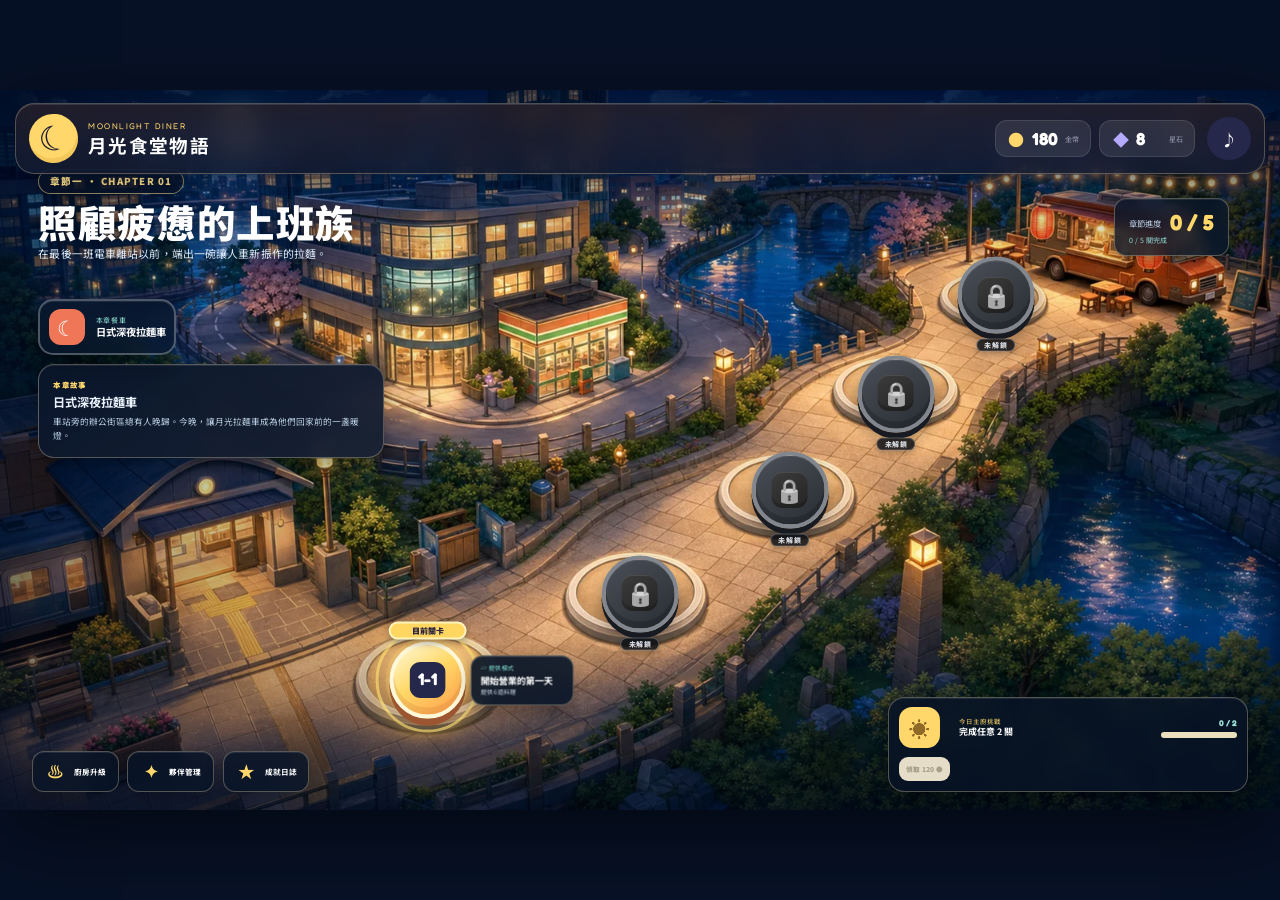
==== commit 2df577ff: "fix" ====
--- a/index.html
+++ b/index.html
@@ -8,7 +8,7 @@
     <link rel="preconnect" href="https://fonts.googleapis.com" />
     <link rel="preconnect" href="https://fonts.gstatic.com" crossorigin />
     <link href="https://fonts.googleapis.com/css2?family=Fredoka:wght@500;600;700&family=Noto+Sans+TC:wght@500;700;900&display=swap" rel="stylesheet" />
-    <link rel="stylesheet" href="styles.css?v=20260731-polish1" />
+    <link rel="stylesheet" href="styles.css?v=20260731-finalpolish" />
   </head>
   <body class="loading-active">
     <section id="loadingView" class="loading-view" aria-label="遊戲載入中">
--- a/styles.css
+++ b/styles.css
@@ -1931,11 +1931,11 @@
   transition: transform .2s,filter .2s;
 }
 .chapter-node:hover { filter: brightness(1.08); transform: translate(-50%,-56%) scale(1.06); }
-.chapter-node[data-level="1"] { left: 32.5%; top: 81.2%; }
-.chapter-node[data-level="2"] { left: 50.1%; top: 69.5%; }
-.chapter-node[data-level="3"] { left: 61.5%; top: 55.5%; }
-.chapter-node[data-level="4"] { left: 69.2%; top: 39.5%; }
-.chapter-node[data-level="5"] { left: 83.2%; top: 23.5%; }
+.chapter-node[data-level="1"] { left: 33.4%; top: 82%; }
+.chapter-node[data-level="2"] { left: 50%; top: 70%; }
+.chapter-node[data-level="3"] { left: 61.7%; top: 55.6%; }
+.chapter-node[data-level="4"] { left: 70%; top: 42.2%; }
+.chapter-node[data-level="5"] { left: 77.8%; top: 28.5%; }
 .chapter-node .level-number {
   display: block;
   font-family: Fredoka,sans-serif;
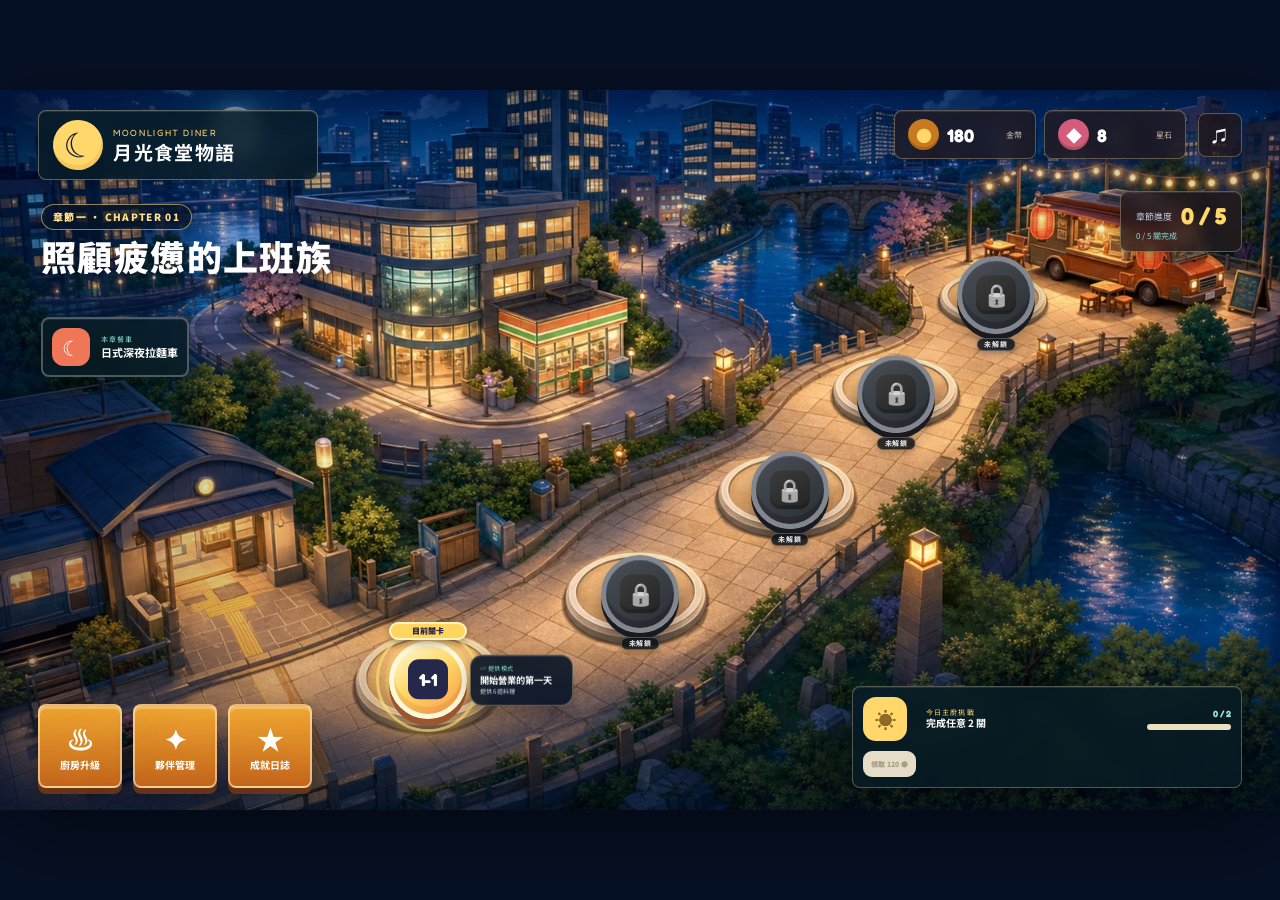
==== commit fab1ec4c: "FIX" ====
--- a/index.html
+++ b/index.html
@@ -8,18 +8,23 @@
     <link rel="preconnect" href="https://fonts.googleapis.com" />
     <link rel="preconnect" href="https://fonts.gstatic.com" crossorigin />
     <link href="https://fonts.googleapis.com/css2?family=Fredoka:wght@500;600;700&family=Noto+Sans+TC:wght@500;700;900&display=swap" rel="stylesheet" />
-    <link rel="stylesheet" href="styles.css?v=20260731-finalpolish" />
+    <link rel="stylesheet" href="styles.css?v=20260731-mapui" />
   </head>
   <body class="loading-active">
     <section id="loadingView" class="loading-view" aria-label="遊戲載入中">
       <div class="loading-shade"></div>
       <div class="loading-brand">
-        <span class="loading-moon">☾</span>
-        <small>MOONLIGHT DINER</small>
-        <h1>月光食堂物語</h1>
-        <p>今晚，也為努力生活的人留一盞燈。</p>
-        <div class="loading-track"><i id="loadingBar"></i></div>
-        <b id="loadingText">準備餐車中… 0%</b>
+        <div class="loading-title-lockup">
+          <span class="loading-moon">☾</span>
+          <small>MOONLIGHT DINER</small>
+          <h1>月光食堂物語</h1>
+          <p>今晚，也為晚歸的人留一盞燈。</p>
+        </div>
+        <div class="loading-console">
+          <p class="loading-tip"><strong>TIP!</strong><span>連續出餐可以累積加成，別讓客人等太久。</span></p>
+          <div class="loading-status"><b id="loadingText">準備餐車中…</b><strong id="loadingPercent">0%</strong></div>
+          <div class="loading-track"><i id="loadingBar"></i></div>
+        </div>
       </div>
     </section>
     <div class="sky-decor" aria-hidden="true"></div>
@@ -65,9 +70,9 @@
             </div>
 
             <nav class="chapter-actions" aria-label="餐車功能">
-              <button id="upgradeButton" class="soft-button" type="button"><span>♨</span><b>廚房升級</b></button>
-              <button id="buddyButton" class="soft-button" type="button"><span>✦</span><b>夥伴管理</b></button>
-              <button id="achievementButton" class="soft-button" type="button"><span>★</span><b>成就日誌</b></button>
+              <button id="upgradeButton" class="soft-button" type="button" aria-label="廚房升級" title="廚房升級"><span>♨</span><b>廚房升級</b></button>
+              <button id="buddyButton" class="soft-button" type="button" aria-label="夥伴管理" title="夥伴管理"><span>✦</span><b>夥伴管理</b></button>
+              <button id="achievementButton" class="soft-button" type="button" aria-label="成就日誌" title="成就日誌"><span>★</span><b>成就日誌</b></button>
             </nav>
           </div>
         </section>
@@ -221,6 +226,6 @@
     </div>
 
     <div id="toast" class="toast" aria-live="assertive"></div>
-    <script src="game.js?v=20260731-chapter1"></script>
+    <script src="game.js?v=20260731-mapui"></script>
   </body>
 </html>
--- a/styles.css
+++ b/styles.css
@@ -942,14 +942,14 @@
 @keyframes pulse { to{transform:scale(1.1)} }
 @keyframes shake { 25%{transform:translateX(-4px)} 75%{transform:translateX(4px)} }
 
-@media (max-width: 980px) {
+@media (max-width: 980px) and (min-resolution: 999dppx) {
   .app { width: min(760px,calc(100% - 18px)); }
   .hero-card { align-items: flex-start; }
   .hero-actions { display: grid; grid-template-columns: repeat(3,1fr); }
   .restaurant-stage { grid-template-columns: 250px 1fr; }
 }
 
-@media (max-width: 700px) {
+@media (max-width: 700px) and (min-resolution: 999dppx) {
   .app { width: 100%; margin: 0; border-radius: 0; }
   .app-header { padding: 11px 14px; }
   .resource { min-width: auto; }.resource small { display: none; }
@@ -962,7 +962,7 @@
   .level-grid { grid-template-columns: 1fr; }
 }
 
-@media (max-width: 480px) {
+@media (max-width: 480px) and (min-resolution: 999dppx) {
   .brand-button strong { font-size: 15px; }.brand-button small { font-size: 6px; }.logo-moon { width: 40px; height: 40px; }
   .resource { min-width: 55px; padding: 7px; }.round-button { width: 37px; height: 37px; }
   .lobby-view { padding: 14px; }.hero-actions { grid-template-columns: 1fr; }.soft-button { flex-direction: row; min-width: 0; }
@@ -2180,7 +2180,7 @@
 @media (max-aspect-ratio: 16/9) {
   .loading-brand { margin-right: 42vw; }
 }
-@media (max-width: 900px) {
+@media (max-width: 900px) and (min-resolution: 999dppx) {
   .level-tooltip i { display: none; }
   .chapter-title p,
   .chapter-story-card p { line-height: 1.4; }
@@ -2345,7 +2345,7 @@
   to { box-shadow: 0 0 22px rgba(255,205,82,.42),0 8px 20px rgba(0,0,0,.32); }
 }
 
-@media (max-width: 900px) {
+@media (max-width: 900px) and (min-resolution: 999dppx) {
   body:not(.playing) .app-header {
     top: 5px;
     right: 7px;
@@ -2762,7 +2762,7 @@
   50% { box-shadow: inset 0 1px rgba(255,255,255,.09),0 8px 19px rgba(0,0,0,.32),0 0 10px rgba(255,214,108,.05); }
 }
 
-@media (max-width: 900px) {
+@media (max-width: 900px) and (min-resolution: 999dppx) {
   body:not(.playing) .brand-button > span:last-child {
     transform: translateY(-1px);
   }
@@ -2823,3 +2823,250 @@
     margin-bottom: 4px;
   }
 }
+
+/* v0.4 - game-first loading and chapter-map HUD */
+.loading-view { place-items: stretch; background-position: center; }
+.loading-shade {
+  background:
+    linear-gradient(180deg,rgba(2,8,22,.04) 0 54%,rgba(2,8,22,.8) 100%),
+    linear-gradient(90deg,rgba(3,11,28,.55),transparent 38% 74%,rgba(3,11,28,.16));
+}
+.loading-brand {
+  position: absolute;
+  inset: 0;
+  width: auto;
+  margin: 0;
+  text-align: left;
+  filter: none;
+}
+.loading-title-lockup {
+  position: absolute;
+  top: 10%;
+  left: 7%;
+  width: min(410px,40vw);
+  text-align: center;
+  filter: drop-shadow(0 8px 20px rgba(0,0,0,.55));
+}
+.loading-moon {
+  width: clamp(58px,6vw,86px);
+  height: clamp(58px,6vw,86px);
+  margin-bottom: 8px;
+  font-size: clamp(36px,4vw,58px);
+}
+.loading-brand h1 {
+  margin: 3px 0 5px;
+  font-size: clamp(30px,4vw,58px);
+  line-height: 1.08;
+  letter-spacing: .06em;
+  text-shadow: 0 4px 0 rgba(40,24,29,.42),0 8px 22px rgba(0,0,0,.5);
+}
+.loading-brand p { margin: 0; color: #eef6ff; }
+.loading-console {
+  position: absolute;
+  right: 8%;
+  bottom: 4.5%;
+  left: 8%;
+  padding: clamp(12px,1.5vw,20px) clamp(18px,2.2vw,30px);
+  border: 1px solid rgba(255,238,191,.34);
+  border-radius: 8px;
+  background: rgba(5,10,20,.72);
+  box-shadow: 0 10px 30px rgba(0,0,0,.35),inset 0 1px rgba(255,255,255,.08);
+  backdrop-filter: blur(9px);
+}
+.loading-tip {
+  display: flex;
+  align-items: center;
+  justify-content: center;
+  gap: 12px;
+  margin: 0 0 clamp(10px,1.2vw,16px) !important;
+  color: #f1f4fa !important;
+  font-size: clamp(9px,1.05vw,14px) !important;
+}
+.loading-tip strong { color: #ffd34f; font-family: Fredoka,sans-serif; font-size: 1.2em; }
+.loading-status { display: flex; align-items: center; justify-content: space-between; margin-bottom: 7px; }
+.loading-status b,.loading-status strong { margin: 0; color: white; font-size: clamp(8px,.9vw,12px); }
+.loading-status strong { color: #ffd76a; font-family: Fredoka,sans-serif; }
+.loading-track {
+  height: clamp(13px,1.35vw,18px);
+  padding: 3px;
+  border-color: rgba(255,244,219,.76);
+  border-radius: 7px;
+  background: rgba(0,0,0,.6);
+}
+.loading-track i {
+  border-radius: 4px;
+  background: linear-gradient(90deg,#ff8a31,#ffc43b 72%,#fff17a);
+  box-shadow: 0 0 12px rgba(255,170,48,.7);
+  transition-duration: .04s;
+}
+
+body:not(.playing) .app-header {
+  top: 2.8%;
+  right: 3%;
+  left: 3%;
+  min-height: 0;
+  padding: 0;
+  border: 0;
+  border-radius: 0;
+  background: transparent;
+  box-shadow: none;
+  backdrop-filter: none;
+}
+body:not(.playing) .brand-button {
+  min-width: clamp(190px,22vw,285px);
+  padding: clamp(7px,.8vw,11px) clamp(10px,1.1vw,15px);
+  border: 1px solid rgba(255,239,196,.34);
+  border-radius: 8px;
+  background: rgba(8,27,37,.84);
+  box-shadow: inset 0 1px rgba(255,255,255,.1),0 7px 18px rgba(0,0,0,.3);
+  backdrop-filter: blur(8px);
+}
+body:not(.playing) .resource-bar { position: absolute; top: 0; right: 0; gap: clamp(5px,.6vw,8px); }
+body:not(.playing) .resource {
+  min-width: clamp(96px,11vw,142px);
+  padding: clamp(6px,.7vw,9px) clamp(9px,1vw,14px);
+  border-color: rgba(255,226,157,.3);
+  border-radius: 8px;
+  background: rgba(33,24,29,.78);
+  box-shadow: inset 0 1px rgba(255,255,255,.1),0 5px 13px rgba(0,0,0,.28);
+  backdrop-filter: blur(8px);
+}
+body:not(.playing) .resource i {
+  display: grid;
+  width: clamp(22px,2.3vw,31px);
+  height: clamp(22px,2.3vw,31px);
+  place-items: center;
+  border-radius: 50%;
+  background: #c77a20;
+  box-shadow: inset 0 -3px rgba(98,52,13,.3);
+}
+body:not(.playing) .resource.gems i { color: white; background: #d35c7d; }
+body:not(.playing) .resource small { color: #cabca9; }
+body:not(.playing) .round-button {
+  border: 1px solid rgba(255,226,157,.3);
+  border-radius: 8px;
+  background: rgba(33,24,29,.78);
+}
+.chapter-vignette {
+  background:
+    linear-gradient(180deg,rgba(3,12,29,.28),transparent 24% 72%,rgba(3,10,24,.28)),
+    linear-gradient(90deg,rgba(4,13,30,.3),transparent 32%);
+  box-shadow: inset 0 0 clamp(28px,5vw,74px) rgba(2,9,24,.36);
+}
+.chapter-title { top: 15.5%; left: 3.2%; width: 31%; }
+.chapter-title h1 { font-size: clamp(19px,2.5vw,35px); }
+.chapter-title p,.chapter-story-card { display: none; }
+.chapter-theme-tab { top: 31.5%; left: 3.2%; }
+.chapter-theme-tab .restaurant-tab { border-radius: 8px; background: rgba(8,27,37,.82); }
+.chapter-progress { top: 14%; right: 3%; border-radius: 8px; background: rgba(33,24,29,.78); }
+.chapter-actions { bottom: 3%; left: 3%; gap: clamp(7px,.8vw,11px); }
+.chapter-actions .soft-button {
+  width: clamp(62px,6.5vw,88px);
+  height: clamp(62px,6.5vw,88px);
+  flex-direction: column;
+  justify-content: center;
+  gap: 3px;
+  padding: 6px;
+  border: 2px solid rgba(255,239,203,.58);
+  border-radius: 8px;
+  background: linear-gradient(180deg,rgba(245,170,48,.96),rgba(201,103,26,.96));
+  box-shadow: inset 0 3px rgba(255,255,255,.25),0 6px 0 rgba(111,54,24,.9),0 9px 17px rgba(0,0,0,.3);
+  backdrop-filter: none;
+}
+.chapter-actions .soft-button span { color: white; font-size: clamp(17px,2vw,27px); }
+.chapter-actions .soft-button b { color: white; font-size: clamp(7px,.75vw,10px); }
+.chapter-daily { right: 3%; bottom: 3%; width: min(32%,390px); border-radius: 8px; background: rgba(8,27,37,.86); }
+.chapter-node { box-shadow: inset 0 -7px rgba(145,76,26,.15),0 6px 0 #9b5837,0 8px 17px rgba(0,0,0,.34); }
+
+@media (max-width: 900px) and (min-resolution: 999dppx) {
+  .loading-title-lockup { top: 7%; left: 4%; width: 42vw; }
+  .loading-moon { width: 46px; height: 46px; margin-bottom: 4px; font-size: 29px; border-width: 3px; }
+  .loading-brand small { font-size: 7px; }
+  .loading-brand h1 { margin-top: 2px; font-size: clamp(22px,4.2vw,32px); }
+  .loading-brand p { display: none; }
+  .loading-console { right: 4%; bottom: 4%; left: 4%; padding: 10px 14px; }
+  .loading-tip { margin-bottom: 8px !important; font-size: 9px !important; }
+  body:not(.playing) .app-header { top: 8px; right: 10px; left: 10px; }
+  body:not(.playing) .brand-button { min-width: 170px; padding: 5px 8px; }
+  body:not(.playing) .resource { min-width: 64px; padding: 5px 7px; }
+  body:not(.playing) .resource i { width: 23px; height: 23px; }
+  .chapter-title { top: 61px; left: 14px; width: 38%; }
+  .chapter-title h1 { font-size: clamp(18px,3.1vw,24px); }
+  .chapter-theme-tab { top: 120px; left: 14px; }
+  .chapter-progress { top: auto; right: 14px; bottom: 86px; }
+  .chapter-actions { bottom: 10px; left: 14px; }
+  .chapter-actions .soft-button { width: 54px; height: 54px; padding: 4px; }
+  .chapter-actions .soft-button span { font-size: 19px; }
+  .chapter-actions .soft-button b { font-size: 8px; }
+  .chapter-daily { right: 14px; bottom: 10px; }
+}
+
+/* Fixed 1280 x 720 canvas. Smaller devices scale this frame as one unit. */
+:root { --canvas-scale: 1; }
+body:not(.playing) .app {
+  position: fixed;
+  top: 50%;
+  left: 50%;
+  width: 1280px;
+  height: 720px;
+  flex: 0 0 1280px;
+  transform: translate(-50%,-50%) scale(var(--canvas-scale));
+  transform-origin: center;
+}
+.loading-view {
+  inset: auto;
+  top: 50%;
+  left: 50%;
+  width: 1280px;
+  height: 720px;
+  transform: translate(-50%,-50%) scale(var(--canvas-scale));
+  transform-origin: center;
+}
+.loading-title-lockup { top: 72px; left: 90px; width: 410px; }
+.loading-moon { width: 86px; height: 86px; font-size: 58px; }
+.loading-brand small { font-size: 13px; }
+.loading-brand h1 { font-size: 56px; }
+.loading-brand p { font-size: 15px; }
+.loading-console { right: 102px; bottom: 32px; left: 102px; padding: 18px 28px; }
+.loading-tip { margin-bottom: 14px !important; font-size: 14px !important; }
+.loading-status b,.loading-status strong { font-size: 12px; }
+.loading-track { height: 18px; }
+body:not(.playing) .app-header { top: 20px; right: 38px; left: 38px; }
+body:not(.playing) .brand-button { min-width: 280px; padding: 9px 14px; }
+body:not(.playing) .logo-moon { width: 50px; height: 50px; font-size: 34px; }
+body:not(.playing) .brand-button small { font-size: 9px; }
+body:not(.playing) .brand-button strong { font-size: 19px; }
+body:not(.playing) .resource-bar { gap: 8px; }
+body:not(.playing) .resource { min-width: 142px; padding: 8px 13px; gap: 8px; }
+body:not(.playing) .resource i { width: 31px; height: 31px; }
+body:not(.playing) .resource b { font-size: 18px; }
+body:not(.playing) .resource small { display: block; font-size: 8px; }
+body:not(.playing) .round-button { width: 44px; height: 44px; }
+.chapter-title { top: 112px; left: 41px; width: 397px; }
+.chapter-title small { padding: 6px 11px; font-size: 10px; }
+.chapter-title h1 { margin-top: 7px; font-size: 35px; }
+.chapter-theme-tab { top: 227px; left: 41px; }
+.chapter-theme-tab .restaurant-tab { padding: 9px; }
+.chapter-theme-tab .restaurant-tab span { width: 38px; height: 38px; }
+.chapter-theme-tab .restaurant-tab small { font-size: 7px; }
+.chapter-theme-tab .restaurant-tab strong { font-size: 11px; }
+.chapter-progress { top: 101px; right: 38px; bottom: auto; padding: 10px 15px; }
+.chapter-progress span { font-size: 9px; }
+.chapter-progress strong { font-size: 23px; }
+.chapter-progress small { font-size: 8px; }
+.chapter-node { width: 78px; height: 78px; border-width: 5px; }
+.chapter-node .level-number { width: 40px; height: 40px; font-size: 17px; }
+.chapter-node.locked .level-number { font-size: 22px; }
+.chapter-actions { bottom: 22px; left: 38px; gap: 11px; }
+.chapter-actions .soft-button { width: 84px; height: 84px; }
+.chapter-actions .soft-button span { font-size: 27px; }
+.chapter-actions .soft-button b { display: block; font-size: 10px; }
+.chapter-daily { right: 38px; bottom: 22px; width: 390px; padding: 10px; gap: 10px; }
+.chapter-daily .daily-icon { width: 44px; height: 44px; font-size: 21px; }
+.chapter-daily small { font-size: 7px; }
+.chapter-daily strong { font-size: 10px; }
+.chapter-daily .daily-progress { min-width: 84px; }
+.chapter-daily .daily-progress b { font-size: 9px; }
+.chapter-daily button { display: block; padding: 8px; font-size: 7px; }
+body.playing { min-height: 100dvh; margin: 0; overflow: hidden; background: #071126; }
+body.playing .app { width: 100%; max-width: none; margin: 0; border-radius: 0; box-shadow: none; }
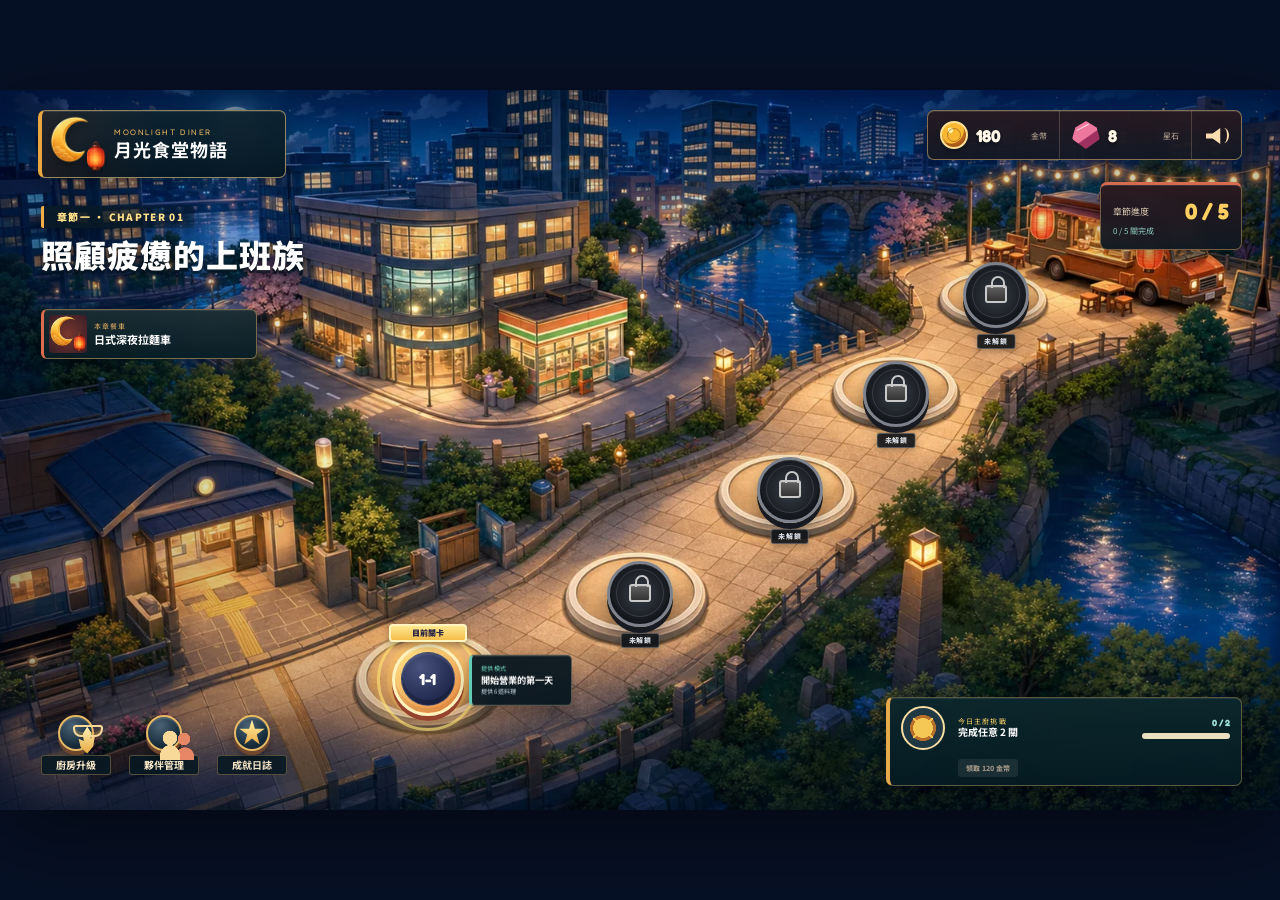
==== commit cd2412c6: "fix" ====
--- a/index.html
+++ b/index.html
@@ -8,14 +8,14 @@
     <link rel="preconnect" href="https://fonts.googleapis.com" />
     <link rel="preconnect" href="https://fonts.gstatic.com" crossorigin />
     <link href="https://fonts.googleapis.com/css2?family=Fredoka:wght@500;600;700&family=Noto+Sans+TC:wght@500;700;900&display=swap" rel="stylesheet" />
-    <link rel="stylesheet" href="styles.css?v=20260731-mapui" />
+    <link rel="stylesheet" href="styles.css?v=20260731-drawn-icons" />
   </head>
   <body class="loading-active">
     <section id="loadingView" class="loading-view" aria-label="遊戲載入中">
       <div class="loading-shade"></div>
       <div class="loading-brand">
         <div class="loading-title-lockup">
-          <span class="loading-moon">☾</span>
+          <span class="loading-moon"><img src="assets/ui/moon-lantern-v2.png" alt="" /></span>
           <small>MOONLIGHT DINER</small>
           <h1>月光食堂物語</h1>
           <p>今晚，也為晚歸的人留一盞燈。</p>
@@ -31,13 +31,13 @@
     <div id="app" class="app">
       <header class="app-header">
         <button id="homeButton" class="brand-button" type="button" aria-label="回到餐車地圖">
-          <span class="logo-moon">☾</span>
+          <span class="logo-emblem"><img src="assets/ui/moon-lantern-v2.png" alt="" /></span>
           <span><small>MOONLIGHT DINER</small><strong>月光食堂物語</strong></span>
         </button>
         <nav class="resource-bar" aria-label="玩家資源">
-          <span class="resource"><i>●</i><b id="profileCoins">0</b><small>金幣</small></span>
-          <span class="resource gems"><i>◆</i><b id="profileGems">0</b><small>星石</small></span>
-          <button id="soundButton" class="round-button" type="button" aria-label="切換音效">♪</button>
+          <span class="resource coins"><i class="coin-emblem" aria-hidden="true"></i><b id="profileCoins">0</b><small>金幣</small></span>
+          <span class="resource gems"><i class="gem-emblem" aria-hidden="true"></i><b id="profileGems">0</b><small>星石</small></span>
+          <button id="soundButton" class="round-button" type="button" aria-label="切換音效"><span class="sound-emblem" aria-hidden="true"></span></button>
         </nav>
       </header>
 
@@ -63,16 +63,16 @@
             <div id="levelGrid" class="level-grid chapter-level-grid"></div>
 
             <div id="dailyBanner" class="daily-banner chapter-daily">
-              <span class="daily-icon">☀</span>
+              <span class="daily-icon" aria-hidden="true"><i></i></span>
               <div><small>今日主廚挑戰</small><strong>完成任意 2 關</strong></div>
               <div class="daily-progress"><b id="dailyProgress">0 / 2</b><i><span id="dailyBar"></span></i></div>
-              <button id="claimDailyButton" type="button" disabled>領取 120 ●</button>
+              <button id="claimDailyButton" type="button" disabled>領取 120 金幣</button>
             </div>
 
             <nav class="chapter-actions" aria-label="餐車功能">
-              <button id="upgradeButton" class="soft-button" type="button" aria-label="廚房升級" title="廚房升級"><span>♨</span><b>廚房升級</b></button>
-              <button id="buddyButton" class="soft-button" type="button" aria-label="夥伴管理" title="夥伴管理"><span>✦</span><b>夥伴管理</b></button>
-              <button id="achievementButton" class="soft-button" type="button" aria-label="成就日誌" title="成就日誌"><span>★</span><b>成就日誌</b></button>
+              <button id="upgradeButton" class="soft-button" type="button" aria-label="廚房升級" title="廚房升級"><span class="hud-icon icon-upgrade" aria-hidden="true"></span><b>廚房升級</b></button>
+              <button id="buddyButton" class="soft-button" type="button" aria-label="夥伴管理" title="夥伴管理"><span class="hud-icon icon-buddy" aria-hidden="true"></span><b>夥伴管理</b></button>
+              <button id="achievementButton" class="soft-button" type="button" aria-label="成就日誌" title="成就日誌"><span class="hud-icon icon-achievement" aria-hidden="true"></span><b>成就日誌</b></button>
             </nav>
           </div>
         </section>
@@ -81,8 +81,8 @@
           <div id="gameCanvas" class="game-canvas">
           <div class="design-layer">
           <div class="game-hud">
-            <button id="leaveGameButton" class="back-button" type="button">← 地圖</button>
-            <button id="fullscreenButton" class="back-button fullscreen-button" type="button">⛶ 全螢幕</button>
+            <button id="leaveGameButton" class="back-button icon-button icon-back" type="button"><i aria-hidden="true"></i><span>地圖</span></button>
+            <button id="fullscreenButton" class="back-button fullscreen-button icon-button icon-fullscreen" type="button"><i aria-hidden="true"></i><span>全螢幕</span></button>
             <div class="mission-summary">
               <small id="gameLevelLabel">關卡 1</small>
               <strong id="missionLabel">提供 8 道料理</strong>
@@ -99,8 +99,8 @@
           <section class="customer-zone">
             <div class="restaurant-awning" aria-hidden="true"><i></i><i></i><i></i><i></i><i></i><i></i><i></i></div>
             <div class="riverside-view" aria-hidden="true"><i></i><i></i><i></i></div>
-            <div class="wall-lamp lamp-left" aria-hidden="true">✦</div>
-            <div class="wall-lamp lamp-right" aria-hidden="true">✦</div>
+            <div class="wall-lamp lamp-left" aria-hidden="true"></div>
+            <div class="wall-lamp lamp-right" aria-hidden="true"></div>
             <div class="zone-heading">
               <div><span class="eyebrow">ORDER QUEUE</span><h2>客人點單</h2></div>
               <div id="conditionBadges" class="condition-badges"></div>
@@ -113,15 +113,15 @@
             <div class="kitchen-backdrop" aria-hidden="true">
               <span class="hanging-pan pan-one"></span>
               <span class="hanging-pan pan-two"></span>
-              <span class="hanging-spoon">◯</span>
+              <span class="hanging-spoon" aria-hidden="true"></span>
               <span class="shelf shelf-one"><i></i><i></i><i></i></span>
               <span class="shelf shelf-two"><i></i><i></i></span>
-              <span class="window-scene"><b>☾</b><i></i></span>
+              <span class="window-scene"><b class="drawn-moon" aria-hidden="true"></b><i></i></span>
             </div>
             <div class="chef-character" aria-hidden="true">
-              <span class="chef-hat">♨</span>
+              <span class="chef-hat" aria-hidden="true"></span>
               <span class="chef-ears"></span>
-              <span class="chef-face">•ᴗ•</span>
+              <span class="chef-face" aria-hidden="true"></span>
               <span class="chef-body"></span>
             </div>
             <div class="counter-surface" aria-hidden="true"></div>
@@ -145,39 +145,39 @@
 
           <footer class="game-footer">
             <div class="combo-panel">
-              <span>COMBO</span><strong id="comboCount">×0</strong>
+              <span>COMBO</span><strong id="comboCount">x0</strong>
               <i><span id="comboTimer"></span></i>
             </div>
-            <div id="gameMessage" class="game-message"><span>✦</span><p>先選主食，再點空的設備開始料理。</p></div>
+            <div id="gameMessage" class="game-message"><span class="message-spark" aria-hidden="true"></span><p>先選主食，再點空的設備開始料理。</p></div>
             <button id="buddySkillButton" class="skill-button" type="button">
-              <span class="skill-avatar">☁</span>
+              <span class="skill-avatar" aria-hidden="true"></span>
               <span><small>夥伴技能</small><strong>星光鼓舞</strong></span>
               <i id="skillCooldown"></i>
             </button>
           </footer>
           </div>
           </div>
-          <button id="rotateHint" class="rotate-hint" type="button">↻ 請旋轉為橫向，或點此進入全螢幕</button>
+          <button id="rotateHint" class="rotate-hint icon-button icon-rotate" type="button"><i aria-hidden="true"></i><span>請旋轉為橫向，或點此進入全螢幕</span></button>
         </section>
       </main>
     </div>
 
     <div id="briefingModal" class="modal">
       <div class="modal-card briefing-card">
-        <button class="modal-close" data-close="briefingModal" type="button">×</button>
+        <button class="modal-close icon-close" data-close="briefingModal" type="button" aria-label="關閉"></button>
         <span id="briefingMode" class="mode-pill">提供模式</span>
         <h2 id="briefingTitle">月光拉麵舖 · 第 1 關</h2>
         <p id="briefingDescription">完成指定數量的料理。</p>
         <div id="briefingGoal" class="briefing-goal"></div>
         <div class="booster-title"><span>開張道具</span><small>使用道具讓本關更輕鬆</small></div>
         <div id="boosterGrid" class="booster-grid"></div>
-        <button id="startLevelButton" class="primary-button" type="button">開始營業 <span>→</span></button>
+        <button id="startLevelButton" class="primary-button command-forward" type="button">開始營業 <span aria-hidden="true"></span></button>
       </div>
     </div>
 
     <div id="upgradeModal" class="modal">
       <div class="modal-card wide-card">
-        <button class="modal-close" data-close="upgradeModal" type="button">×</button>
+        <button class="modal-close icon-close" data-close="upgradeModal" type="button" aria-label="關閉"></button>
         <span class="eyebrow">KITCHEN UPGRADE</span>
         <h2>廚房升級</h2>
         <p class="modal-subtitle">升級會永久保存，並套用於該餐廳的所有關卡。</p>
@@ -188,7 +188,7 @@
 
     <div id="buddyModal" class="modal">
       <div class="modal-card wide-card">
-        <button class="modal-close" data-close="buddyModal" type="button">×</button>
+        <button class="modal-close icon-close" data-close="buddyModal" type="button" aria-label="關閉"></button>
         <span class="eyebrow">BUDDY</span>
         <h2>夥伴管理</h2>
         <p class="modal-subtitle">裝備夥伴可獲得被動效果，關卡中還能使用主動技能。</p>
@@ -198,7 +198,7 @@
 
     <div id="achievementModal" class="modal">
       <div class="modal-card wide-card">
-        <button class="modal-close" data-close="achievementModal" type="button">×</button>
+        <button class="modal-close icon-close" data-close="achievementModal" type="button" aria-label="關閉"></button>
         <span class="eyebrow">CHEF LOG</span>
         <h2>成就日誌</h2>
         <p class="modal-subtitle">達成里程碑即可領取星石。</p>
@@ -209,7 +209,7 @@
     <div id="resultModal" class="modal">
       <div class="modal-card result-card">
         <span id="resultStatus" class="mode-pill">營業結束</span>
-        <div id="resultStars" class="result-stars">☆ ☆ ☆</div>
+        <div id="resultStars" class="result-stars" aria-label="零顆星"></div>
         <h2 id="resultTitle">關卡完成！</h2>
         <p id="resultDescription"></p>
         <div class="result-grid">
@@ -220,12 +220,12 @@
         </div>
         <div class="result-actions">
           <button id="resultMapButton" class="secondary-button" type="button">回到地圖</button>
-          <button id="retryButton" class="primary-button" type="button">再次挑戰 <span>↻</span></button>
+          <button id="retryButton" class="primary-button command-retry" type="button">再次挑戰 <span aria-hidden="true"></span></button>
         </div>
       </div>
     </div>
 
     <div id="toast" class="toast" aria-live="assertive"></div>
-    <script src="game.js?v=20260731-mapui"></script>
+    <script src="game.js?v=20260731-drawn-icons"></script>
   </body>
 </html>
--- a/styles.css
+++ b/styles.css
@@ -48,7 +48,7 @@
 .view { min-height: 740px; }
 .lobby-view { padding: 26px; background: linear-gradient(rgba(220,210,191,.24) 1px, transparent 1px), linear-gradient(90deg, rgba(220,210,191,.24) 1px, transparent 1px), var(--cream); background-size: 24px 24px; }
 .hero-card { position: relative; display: flex; align-items: center; justify-content: space-between; gap: 24px; overflow: hidden; padding: 27px 30px; color: white; border-radius: 22px; background: linear-gradient(120deg, #292c58, #181a35 68%); box-shadow: var(--shadow); }
-.hero-card::after { position: absolute; right: 8%; width: 130px; height: 130px; content: "☾"; color: rgba(255,215,106,.15); font-family: Fredoka, sans-serif; font-size: 130px; transform: rotate(-14deg); }
+.hero-card::after { display: none; }
 .eyebrow { color: var(--yellow); font-family: Fredoka, sans-serif; font-size: 10px; font-weight: 700; letter-spacing: .2em; }
 .hero-card h1 { margin: 5px 0 6px; font-size: clamp(25px, 4vw, 36px); }
 .hero-card p { margin: 0; color: #b9bbd0; font-size: 12px; }
@@ -972,7 +972,7 @@
   .result-grid { grid-template-columns: 1fr 1fr; }
 }
 
-/* iPhone 14 Pro landscape reference canvas: 852 × 393 CSS points */
+/* iPhone 14 Pro landscape reference canvas: 852 x 393 CSS points */
 .playing {
   overflow: hidden;
   background: #0c0e21;
@@ -1294,7 +1294,7 @@
 .game-canvas .skill-button small { font-size: 4px; }
 .game-canvas .skill-button strong { font-size: 6px; }
 
-/* 1280 × 720 master canvas. The scene is uniformly enlarged, never reflowed. */
+/* 1280 x 720 master canvas. The scene is uniformly enlarged, never reflowed. */
 .game-canvas {
   width: 1280px;
   height: 720px;
@@ -2241,10 +2241,13 @@
   color: #174d43;
   font-size: 14px;
   font-weight: 900;
-  content: "✓";
+  content: "";
   border: 2px solid #eafff3;
   border-radius: 50%;
-  background: #7be5bd;
+  background:
+    linear-gradient(45deg,transparent 42%,#174d43 43% 56%,transparent 57%) 5px 12px/9px 8px no-repeat,
+    linear-gradient(-45deg,transparent 43%,#174d43 44% 55%,transparent 56%) 10px 8px/11px 13px no-repeat,
+    #7be5bd;
   box-shadow: 0 3px 8px rgba(1,19,18,.3);
 }
 .chapter-node.locked {
@@ -3070,3 +3073,704 @@
 .chapter-daily button { display: block; padding: 8px; font-size: 7px; }
 body.playing { min-height: 100dvh; margin: 0; overflow: hidden; background: #071126; }
 body.playing .app { width: 100%; max-width: none; margin: 0; border-radius: 0; box-shadow: none; }
+
+/* v0.5 - hand-painted HUD and code-drawn icon system */
+.loading-moon {
+  width: 104px;
+  height: 104px;
+  padding: 0;
+  border: 0;
+  background: none;
+  box-shadow: none;
+  transform: none;
+}
+.loading-moon img { width: 100%; height: 100%; object-fit: contain; filter: drop-shadow(0 7px 12px rgba(0,0,0,.42)); }
+.logo-emblem {
+  display: grid;
+  width: 58px;
+  height: 58px;
+  flex: 0 0 auto;
+  place-items: center;
+}
+.logo-emblem img { width: 100%; height: 100%; object-fit: contain; filter: drop-shadow(0 4px 5px rgba(0,0,0,.35)); }
+
+body:not(.playing) .brand-button {
+  min-width: 248px;
+  gap: 7px;
+  padding: 4px 15px 4px 7px;
+  border: 1px solid rgba(255,219,137,.55);
+  border-left: 4px solid #e9a73f;
+  border-radius: 7px;
+  background:
+    linear-gradient(90deg,rgba(112,47,30,.22),transparent 46%),
+    linear-gradient(180deg,rgba(13,35,47,.97),rgba(5,23,34,.96));
+  box-shadow: inset 0 1px rgba(255,255,255,.1),0 6px 18px rgba(0,0,0,.32);
+}
+body:not(.playing) .brand-button small { color: #eab65e; font-size: 8px; letter-spacing: .2em; }
+body:not(.playing) .brand-button strong { margin-top: 1px; font-size: 18px; letter-spacing: .05em; }
+
+body:not(.playing) .resource-bar {
+  gap: 0;
+  overflow: hidden;
+  border: 1px solid rgba(255,219,137,.45);
+  border-radius: 7px;
+  background: linear-gradient(180deg,rgba(40,25,30,.95),rgba(19,24,35,.96));
+  box-shadow: inset 0 1px rgba(255,255,255,.1),0 6px 18px rgba(0,0,0,.3);
+}
+body:not(.playing) .resource {
+  min-width: 132px;
+  height: 48px;
+  padding: 7px 12px;
+  border: 0;
+  border-right: 1px solid rgba(255,225,169,.2);
+  border-radius: 0;
+  background: transparent;
+  box-shadow: none;
+  backdrop-filter: none;
+}
+body:not(.playing) .resource b { color: #fff8e8; font-size: 17px; text-shadow: 0 2px 3px rgba(0,0,0,.5); }
+body:not(.playing) .resource small { color: #b9a894; font-size: 8px; }
+body:not(.playing) .resource i { width: 28px; height: 28px; background: none; box-shadow: none; }
+.coin-emblem {
+  position: relative;
+  border: 2px solid #ffe297 !important;
+  border-radius: 50%;
+  background: radial-gradient(circle at 35% 30%,#fff2a7 0 11%,#f8b832 13% 57%,#b9651e 60% 100%) !important;
+  box-shadow: inset 0 -3px rgba(123,58,15,.3),0 2px 5px rgba(0,0,0,.32) !important;
+}
+.coin-emblem::after { position: absolute; inset: 5px; content: ""; border: 1px solid rgba(126,65,18,.5); border-radius: 50%; }
+.gem-emblem {
+  position: relative;
+  border: 0 !important;
+  background: linear-gradient(145deg,#ffd4e2 0 16%,#ee779d 18% 55%,#9e315f 58% 100%) !important;
+  clip-path: polygon(50% 0,88% 23%,100% 64%,50% 100%,0 64%,12% 23%);
+  filter: drop-shadow(0 2px 3px rgba(0,0,0,.4));
+}
+.gem-emblem::after { position: absolute; inset: 5px 7px 8px; content: ""; border-top: 1px solid rgba(255,255,255,.75); transform: rotate(-28deg); }
+body:not(.playing) .round-button {
+  position: relative;
+  width: 49px;
+  height: 48px;
+  margin: 0;
+  border: 0;
+  border-radius: 0;
+  background: transparent;
+}
+.sound-emblem { position: absolute; inset: 12px; }
+.sound-emblem::before {
+  position: absolute;
+  top: 5px;
+  left: 2px;
+  width: 19px;
+  height: 16px;
+  content: "";
+  background: #f9ddb0;
+  clip-path: polygon(0 35%,35% 35%,75% 0,75% 100%,35% 65%,0 65%);
+}
+.sound-emblem::after {
+  position: absolute;
+  top: 5px;
+  right: 0;
+  width: 8px;
+  height: 15px;
+  content: "";
+  border-right: 2px solid #f9ddb0;
+  border-radius: 0 50% 50% 0;
+}
+.round-button.muted .sound-emblem::after {
+  top: 12px;
+  right: -1px;
+  width: 28px;
+  height: 2px;
+  border: 0;
+  border-radius: 2px;
+  background: #ee7581;
+  transform: rotate(-45deg);
+}
+
+.chapter-title { filter: drop-shadow(0 3px 7px rgba(0,0,0,.6)); }
+.chapter-title small {
+  padding: 5px 10px 5px 13px;
+  border: 0;
+  border-left: 3px solid #f1ad48;
+  border-radius: 2px;
+  background: linear-gradient(90deg,rgba(10,27,39,.9),rgba(10,27,39,.35));
+}
+.chapter-title h1 { margin-top: 9px; font-size: 32px; letter-spacing: .03em; text-shadow: 0 3px 0 rgba(4,18,28,.65); }
+.chapter-theme-tab { top: 219px; }
+.chapter-theme-tab .restaurant-tab {
+  min-width: 216px;
+  gap: 7px;
+  padding: 5px 12px 5px 5px;
+  border: 1px solid rgba(241,190,113,.45);
+  border-left: 3px solid #dd6c4f;
+  border-radius: 6px;
+  background: linear-gradient(180deg,rgba(28,45,50,.94),rgba(8,29,36,.95));
+}
+.chapter-theme-tab .restaurant-emblem {
+  width: 50px;
+  height: 50px;
+  border: 0;
+  border-radius: 4px;
+  background: radial-gradient(circle,#78372d,#371d28);
+}
+.restaurant-emblem img { width: 100%; height: 100%; object-fit: contain; }
+.chapter-theme-tab .restaurant-tab small { color: #dda962; }
+
+.chapter-progress {
+  top: 92px;
+  right: 38px;
+  width: 142px;
+  height: 68px;
+  grid-template-columns: 1fr auto;
+  align-content: center;
+  padding: 8px 12px;
+  border: 1px solid rgba(240,194,121,.4);
+  border-top: 3px solid #d66d50;
+  border-radius: 7px;
+  background: linear-gradient(180deg,rgba(42,24,30,.94),rgba(15,24,34,.96));
+}
+.chapter-progress span { color: #d6c5ad; }
+.chapter-progress strong { color: #ffcf62; font-size: 22px; }
+.chapter-progress small { color: #8fcabf; }
+
+.chapter-node {
+  width: 72px;
+  height: 72px;
+  border: 3px solid #f7e0ae;
+  background: radial-gradient(circle at 38% 28%,#53627d,#182337 68%);
+  box-shadow: inset 0 0 0 4px rgba(255,255,255,.08),0 5px 0 #0d1725,0 0 0 5px rgba(9,22,36,.38),0 9px 17px rgba(0,0,0,.38);
+}
+.chapter-node .level-number {
+  width: 54px;
+  height: 54px;
+  color: #fff8e8;
+  font-size: 16px;
+  border: 1px solid rgba(255,255,255,.12);
+  border-radius: 50%;
+  background: radial-gradient(circle at 35% 28%,#36445d,#101a2a 72%);
+  box-shadow: inset 0 2px rgba(255,255,255,.08),inset 0 -5px rgba(0,0,0,.18);
+}
+.chapter-node.current {
+  color: white;
+  border-color: #fff2bd;
+  background: linear-gradient(145deg,#ffe78a,#e8883f);
+  box-shadow: inset 0 -5px rgba(138,61,28,.13),0 5px 0 #95432e,0 0 0 5px rgba(255,208,91,.2),0 0 18px 6px rgba(255,166,54,.38);
+}
+.chapter-node.current .level-number { color: #fff; background: radial-gradient(circle at 35% 28%,#48527c,#20284d 72%); }
+.chapter-node.cleared {
+  border-color: #d9fff0;
+  background: linear-gradient(145deg,#9ff0d2,#3db79b);
+  box-shadow: inset 0 -5px rgba(24,103,82,.15),0 5px 0 #277765,0 0 0 5px rgba(93,216,181,.18),0 8px 16px rgba(0,0,0,.34);
+}
+.chapter-node.locked { width: 66px; height: 66px; border-color: #76839a; background: radial-gradient(circle,#313c50,#111926 72%); }
+.chapter-node.locked .level-number { width: 48px; height: 48px; padding: 0; background: none; box-shadow: none; }
+.level-lock {
+  position: relative;
+  display: block;
+  width: 22px;
+  height: 18px;
+  border: 2px solid #c0cad8;
+  border-radius: 3px;
+  background: linear-gradient(#526074,#293547);
+  box-shadow: inset 0 1px rgba(255,255,255,.16);
+}
+.level-lock::before {
+  position: absolute;
+  bottom: 13px;
+  left: 4px;
+  width: 10px;
+  height: 10px;
+  content: "";
+  border: 2px solid #c0cad8;
+  border-bottom: 0;
+  border-radius: 8px 8px 0 0;
+}
+.chapter-node .level-stars { display: flex; gap: 2px; }
+.chapter-node .level-stars i {
+  display: block;
+  width: 9px;
+  height: 9px;
+  background: rgba(255,255,255,.25);
+  clip-path: polygon(50% 0,61% 35%,98% 35%,68% 57%,79% 94%,50% 72%,21% 94%,32% 57%,2% 35%,39% 35%);
+}
+.chapter-node .level-stars i.filled { background: #ffd868; filter: drop-shadow(0 1px 1px rgba(0,0,0,.5)); }
+.chapter-node.locked::after { padding: 3px 7px; border-radius: 3px; background: rgba(10,20,31,.9); }
+.chapter-node.current::before { top: -23px; border-radius: 4px; background: linear-gradient(#ffe990,#f3bd49); }
+.level-tooltip { border-left: 3px solid #61cbb7; border-radius: 5px; background: rgba(7,22,31,.94); }
+.level-tooltip small { color: #71d5c0; }
+
+.chapter-actions { bottom: 24px; gap: 12px; }
+.chapter-actions .soft-button {
+  width: 76px;
+  height: 82px;
+  gap: 4px;
+  padding: 0;
+  border: 0;
+  border-radius: 0;
+  background: none;
+  box-shadow: none;
+}
+.chapter-actions .soft-button:hover,.chapter-actions .soft-button:focus-visible { border: 0; box-shadow: none; transform: translateY(-2px); }
+.chapter-actions .soft-button b {
+  min-width: 70px;
+  padding: 3px 5px;
+  color: #f7e7c9;
+  font-size: 10px;
+  white-space: nowrap;
+  border: 1px solid rgba(236,187,109,.32);
+  border-radius: 3px;
+  background: rgba(8,25,34,.9);
+}
+.hud-icon {
+  position: relative;
+  display: block;
+  width: 56px;
+  height: 56px;
+  flex: 0 0 auto;
+  border: 2px solid #e7b963;
+  border-radius: 50%;
+  background: radial-gradient(circle at 38% 28%,#496275,#152a38 68%);
+  box-shadow: inset 0 2px rgba(255,255,255,.12),0 4px 0 #70472c,0 7px 12px rgba(0,0,0,.35);
+  transition: transform .18s,filter .18s;
+}
+.soft-button:hover .hud-icon { filter: brightness(1.12); transform: translateY(-2px); }
+.icon-upgrade::before {
+  position: absolute;
+  bottom: 12px;
+  left: 13px;
+  width: 26px;
+  height: 8px;
+  content: "";
+  border: 2px solid #f8d99a;
+  border-radius: 3px 3px 8px 8px;
+  box-shadow: inset 0 -3px rgba(231,168,63,.28);
+}
+.icon-upgrade::after {
+  position: absolute;
+  top: 10px;
+  left: 17px;
+  width: 20px;
+  height: 27px;
+  content: "";
+  background: linear-gradient(#fff0b5,#e7a83f);
+  clip-path: polygon(52% 0,74% 25%,69% 44%,91% 35%,82% 74%,52% 100%,19% 76%,9% 45%,35% 54%,30% 28%);
+  filter: drop-shadow(0 2px 1px rgba(0,0,0,.3));
+}
+.icon-buddy::before {
+  position: absolute;
+  top: 12px;
+  left: 10px;
+  width: 36px;
+  height: 31px;
+  content: "";
+  background:
+    radial-gradient(circle at 12px 9px,#f8d99a 0 7px,transparent 7.5px),
+    radial-gradient(circle at 26px 10px,#e88766 0 6px,transparent 6.5px),
+    radial-gradient(ellipse at 12px 28px,#f8d99a 0 10px,transparent 10.5px),
+    radial-gradient(ellipse at 27px 28px,#e88766 0 9px,transparent 9.5px);
+}
+.icon-achievement::before {
+  position: absolute;
+  inset: 13px;
+  content: "";
+  background: linear-gradient(#fff2ae,#e7a83f);
+  clip-path: polygon(50% 0,61% 35%,98% 35%,68% 57%,79% 94%,50% 72%,21% 94%,32% 57%,2% 35%,39% 35%);
+  filter: drop-shadow(0 2px 1px rgba(0,0,0,.35));
+}
+
+.chapter-daily {
+  right: 38px;
+  bottom: 24px;
+  width: 356px;
+  min-height: 70px;
+  grid-template-columns: 48px 1fr 88px;
+  gap: 9px;
+  padding: 8px 11px;
+  border: 1px solid rgba(225,181,104,.38);
+  border-left: 4px solid #e6aa4c;
+  border-radius: 7px;
+  background: linear-gradient(180deg,rgba(12,39,44,.95),rgba(5,27,35,.96));
+}
+.chapter-daily .daily-icon {
+  position: relative;
+  width: 44px;
+  height: 44px;
+  border: 2px solid #f6dda2;
+  border-radius: 50%;
+  background: radial-gradient(circle,#f5c755 0 34%,#b96f2c 36% 45%,#203744 47%);
+}
+.chapter-daily .daily-icon::before,.chapter-daily .daily-icon::after {
+  position: absolute;
+  inset: 6px 19px;
+  content: "";
+  border-radius: 3px;
+  background: #f5c755;
+  transform: rotate(45deg);
+}
+.chapter-daily .daily-icon::after { transform: rotate(-45deg); }
+.chapter-daily .daily-progress { min-width: 88px; }
+.chapter-daily button { grid-column: 2/-1; justify-self: start; padding: 4px 8px; border-radius: 3px; }
+.chapter-daily button:disabled { color: #988f80; background: rgba(255,255,255,.08); }
+
+/* v0.6 - fully drawn pictograms; no font or emoji icons */
+.drawn-icon {
+  position: relative;
+  display: inline-block;
+  width: 28px;
+  height: 28px;
+  flex: 0 0 auto;
+  color: currentColor;
+  font-size: 0;
+  line-height: 0;
+  vertical-align: middle;
+}
+.icon-score::before,.icon-achievement::before {
+  position: absolute;
+  inset: 3px;
+  content: "";
+  background: linear-gradient(#fff2a6,#eaa83f);
+  clip-path: polygon(50% 0,61% 35%,98% 35%,68% 57%,79% 94%,50% 72%,21% 94%,32% 57%,2% 35%,39% 35%);
+  filter: drop-shadow(0 2px 1px rgba(0,0,0,.3));
+}
+.icon-speed::before,.icon-bolt::before {
+  position: absolute;
+  inset: 2px 6px;
+  content: "";
+  background: linear-gradient(#fff5b9,#eaa83f);
+  clip-path: polygon(56% 0,12% 57%,45% 57%,34% 100%,88% 38%,57% 38%);
+  filter: drop-shadow(0 2px 1px rgba(0,0,0,.28));
+}
+.icon-time::before {
+  position: absolute;
+  inset: 3px;
+  content: "";
+  border: 3px solid currentColor;
+  border-radius: 50%;
+}
+.icon-time::after {
+  position: absolute;
+  top: 8px;
+  left: 13px;
+  width: 7px;
+  height: 8px;
+  content: "";
+  border-bottom: 2px solid currentColor;
+  border-left: 2px solid currentColor;
+  transform: skewY(25deg);
+  transform-origin: bottom left;
+}
+.icon-customer::before {
+  position: absolute;
+  top: 3px;
+  left: 9px;
+  width: 10px;
+  height: 10px;
+  content: "";
+  border-radius: 50%;
+  background: currentColor;
+}
+.icon-customer::after {
+  position: absolute;
+  right: 4px;
+  bottom: 3px;
+  left: 4px;
+  height: 12px;
+  content: "";
+  border-radius: 12px 12px 4px 4px;
+  background: currentColor;
+}
+.icon-serve::before,.icon-moves::before {
+  position: absolute;
+  right: 3px;
+  bottom: 5px;
+  left: 3px;
+  height: 9px;
+  content: "";
+  border: 2px solid currentColor;
+  border-radius: 2px 2px 8px 8px;
+}
+.icon-serve::after,.icon-moves::after {
+  position: absolute;
+  top: 5px;
+  left: 7px;
+  width: 14px;
+  height: 8px;
+  content: "";
+  border-top: 2px solid currentColor;
+  border-radius: 50%;
+  box-shadow: 0 -3px 0 -1px currentColor;
+}
+.icon-heart::before {
+  position: absolute;
+  inset: 4px 3px;
+  content: "";
+  background: linear-gradient(145deg,#ff9aae,#db4f70);
+  clip-path: polygon(50% 92%,8% 52%,4% 27%,18% 8%,38% 10%,50% 25%,62% 10%,82% 8%,96% 27%,92% 52%);
+  filter: drop-shadow(0 2px 1px rgba(0,0,0,.25));
+}
+.icon-course::before {
+  position: absolute;
+  top: 6px;
+  left: 4px;
+  width: 20px;
+  height: 4px;
+  content: "";
+  border: 2px solid currentColor;
+  border-radius: 2px;
+  box-shadow: 0 7px 0 -1px currentColor,0 14px 0 -1px currentColor;
+}
+.icon-shield::before {
+  position: absolute;
+  inset: 2px 4px;
+  content: "";
+  border: 2px solid #fff0bd;
+  background: linear-gradient(145deg,#70d7c2,#237d78);
+  clip-path: polygon(50% 0,95% 18%,87% 70%,50% 100%,13% 70%,5% 18%);
+}
+.icon-shield::after {
+  position: absolute;
+  top: 8px;
+  left: 10px;
+  width: 8px;
+  height: 5px;
+  content: "";
+  border-bottom: 2px solid white;
+  border-left: 2px solid white;
+  transform: rotate(-45deg);
+}
+.icon-flame::before {
+  position: absolute;
+  inset: 2px 5px;
+  content: "";
+  background: linear-gradient(#ffe99a,#ec7848 68%,#b53b47);
+  clip-path: polygon(55% 0,76% 28%,68% 47%,91% 39%,84% 76%,54% 100%,20% 79%,8% 47%,34% 55%,28% 29%);
+}
+.icon-plate::before {
+  position: absolute;
+  inset: 3px;
+  content: "";
+  border: 3px solid #f4dfb7;
+  border-radius: 50%;
+  background: radial-gradient(circle,#263a49 0 36%,#e6c889 38% 47%,#1b2d39 49%);
+}
+.icon-check::before {
+  position: absolute;
+  top: 6px;
+  left: 6px;
+  width: 15px;
+  height: 9px;
+  content: "";
+  border-bottom: 4px solid #eafff4;
+  border-left: 4px solid #eafff4;
+  transform: rotate(-45deg);
+}
+
+.icon-salt::before,.icon-miso::before,.icon-pork::before {
+  position: absolute;
+  right: 2px;
+  bottom: 3px;
+  left: 2px;
+  height: 14px;
+  content: "";
+  border: 2px solid rgba(255,255,255,.78);
+  border-radius: 3px 3px 12px 12px;
+  background: #e8f9f5;
+  box-shadow: inset 0 -5px rgba(38,112,111,.16);
+}
+.icon-salt::after,.icon-miso::after,.icon-pork::after {
+  position: absolute;
+  top: 3px;
+  left: 8px;
+  width: 11px;
+  height: 10px;
+  content: "";
+  border-left: 2px solid rgba(255,255,255,.82);
+  border-radius: 50%;
+  box-shadow: 5px 1px 0 -1px rgba(255,255,255,.7);
+}
+.icon-miso::before { background: #d9604f; box-shadow: inset 0 -5px rgba(119,37,37,.18); }
+.icon-pork::before { background: #8278d8; box-shadow: inset 0 -5px rgba(58,45,121,.2); }
+.icon-egg::before {
+  position: absolute;
+  inset: 4px 2px;
+  content: "";
+  border-radius: 45% 55% 52% 48%;
+  background: radial-gradient(circle at 53% 48%,#f3b53d 0 22%,#fff3cf 24% 58%,#e4d2ac 60%);
+  filter: drop-shadow(0 2px 1px rgba(0,0,0,.25));
+}
+.icon-nori::before {
+  position: absolute;
+  inset: 4px 7px;
+  content: "";
+  border: 2px solid #739776;
+  border-radius: 2px;
+  background: repeating-linear-gradient(90deg,#173f38 0 3px,#25554a 3px 5px);
+  transform: rotate(-5deg);
+}
+.icon-chili::before {
+  position: absolute;
+  top: 8px;
+  left: 3px;
+  width: 22px;
+  height: 13px;
+  content: "";
+  border-radius: 80% 20% 70% 30%;
+  background: linear-gradient(145deg,#ff9270,#d73e42);
+  clip-path: polygon(0 20%,75% 0,100% 35%,71% 51%,35% 100%,10% 79%);
+  transform: rotate(-10deg);
+}
+.icon-chili::after {
+  position: absolute;
+  top: 5px;
+  right: 2px;
+  width: 9px;
+  height: 7px;
+  content: "";
+  border-top: 3px solid #6ba269;
+  border-radius: 50%;
+  transform: rotate(28deg);
+}
+
+.icon-lumi::before,.icon-moka::before,.icon-piko::before {
+  position: absolute;
+  inset: 3px;
+  content: "";
+  border: 2px solid rgba(255,255,255,.76);
+  border-radius: 48% 48% 44% 44%;
+  background:
+    radial-gradient(circle at 35% 44%,#22323f 0 2px,transparent 2.5px),
+    radial-gradient(circle at 65% 44%,#22323f 0 2px,transparent 2.5px),
+    linear-gradient(#a7e3e8,#65b7c5);
+}
+.icon-lumi::after,.icon-moka::after,.icon-piko::after {
+  position: absolute;
+  bottom: 7px;
+  left: 11px;
+  width: 6px;
+  height: 3px;
+  content: "";
+  border-bottom: 2px solid #35404b;
+  border-radius: 50%;
+}
+.icon-moka::before { background: radial-gradient(circle at 35% 44%,#392a27 0 2px,transparent 2.5px),radial-gradient(circle at 65% 44%,#392a27 0 2px,transparent 2.5px),linear-gradient(#dfad82,#a96c50); }
+.icon-piko::before { background: radial-gradient(circle at 35% 44%,#322d4e 0 2px,transparent 2.5px),radial-gradient(circle at 65% 44%,#322d4e 0 2px,transparent 2.5px),linear-gradient(#c9b9ff,#8f7bd9); }
+
+.briefing-goal .drawn-icon { width: 25px; height: 25px; margin: 0 auto; color: var(--orange); }
+.booster-card > .drawn-icon { width: 36px; height: 36px; }
+.upgrade-icon .drawn-icon { width: 38px; height: 38px; }
+.buddy-avatar .drawn-icon { width: 48px; height: 48px; }
+.achievement-row > .drawn-icon { width: 38px; height: 38px; }
+.mini-tabs img { width: 26px; height: 26px; object-fit: contain; vertical-align: middle; }
+.recipe-button > span .drawn-icon { width: 28px; height: 28px; }
+.topping-panel .drawn-icon { width: 26px; height: 26px; }
+.condition-badges span { display: flex; align-items: center; gap: 4px; }
+.condition-badges span > .drawn-icon { width: 13px; height: 13px; color: #d9c49d; }
+.condition-badges span > b { font-size: inherit; }
+.cooker-pot .icon-bolt { width: 22px; height: 26px; }
+.plate-bowl .drawn-icon { position: absolute; width: 24px; height: 24px; }
+.dish-ticket > .drawn-icon { width: 27px; height: 24px; }
+.dish-ticket > em.drawn-icon { width: 20px; height: 20px; }
+.like-line { display: flex; align-items: center; gap: 3px; }
+.like-line .drawn-icon { width: 11px; height: 11px; }
+.like-line b { font-size: inherit; }
+.skill-avatar.drawn-icon { width: 39px; height: 39px; }
+.game-canvas .skill-avatar.drawn-icon { width: 23px; height: 23px; }
+
+.icon-button { display: inline-flex; align-items: center; justify-content: center; gap: 6px; }
+.icon-button > i { position: relative; display: block; width: 14px; height: 14px; }
+.icon-back > i::before {
+  position: absolute;
+  top: 6px;
+  left: 1px;
+  width: 11px;
+  height: 2px;
+  content: "";
+  border-radius: 2px;
+  background: currentColor;
+}
+.icon-back > i::after {
+  position: absolute;
+  top: 3px;
+  left: 1px;
+  width: 6px;
+  height: 6px;
+  content: "";
+  border-bottom: 2px solid currentColor;
+  border-left: 2px solid currentColor;
+  transform: rotate(45deg);
+}
+.icon-fullscreen > i::before,.icon-fullscreen > i::after {
+  position: absolute;
+  inset: 0;
+  content: "";
+  border: 2px solid currentColor;
+  clip-path: polygon(0 0,45% 0,45% 18%,18% 18%,18% 45%,0 45%,0 0,100% 0,100% 45%,82% 45%,82% 18%,55% 18%,55% 0,100% 0,100% 100%,55% 100%,55% 82%,82% 82%,82% 55%,100% 55%,100% 100%,0 100%,0 55%,18% 55%,18% 82%,45% 82%,45% 100%,0 100%);
+}
+.icon-rotate > i { border: 2px solid currentColor; border-left-color: transparent; border-radius: 50%; }
+.icon-rotate > i::after {
+  position: absolute;
+  top: -3px;
+  right: -3px;
+  width: 6px;
+  height: 6px;
+  content: "";
+  border-top: 2px solid currentColor;
+  border-right: 2px solid currentColor;
+  transform: rotate(20deg);
+}
+.icon-close::before,.icon-close::after {
+  position: absolute;
+  top: 50%;
+  left: 50%;
+  width: 16px;
+  height: 2px;
+  content: "";
+  border-radius: 2px;
+  background: currentColor;
+  transform: translate(-50%,-50%) rotate(45deg);
+}
+.icon-close::after { transform: translate(-50%,-50%) rotate(-45deg); }
+.command-forward span,.command-retry span { position: relative; display: inline-block; width: 18px; height: 18px; }
+.command-forward span::before {
+  position: absolute;
+  top: 8px;
+  left: 1px;
+  width: 14px;
+  height: 2px;
+  content: "";
+  border-radius: 2px;
+  background: currentColor;
+}
+.command-forward span::after {
+  position: absolute;
+  top: 4px;
+  right: 1px;
+  width: 8px;
+  height: 8px;
+  content: "";
+  border-top: 2px solid currentColor;
+  border-right: 2px solid currentColor;
+  transform: rotate(45deg);
+}
+.command-retry span { border: 2px solid currentColor; border-left-color: transparent; border-radius: 50%; }
+.command-retry span::after { position: absolute; top: -3px; right: -3px; width: 6px; height: 6px; content: ""; border-top: 2px solid currentColor; border-right: 2px solid currentColor; }
+
+.drawn-moon {
+  display: block;
+  width: 100%;
+  height: 100%;
+  border-radius: 50%;
+  background: #ffd66d;
+  box-shadow: inset -8px 0 0 #393a69;
+}
+.hanging-spoon::before { position: absolute; top: 0; left: 50%; width: 3px; height: 28px; content: ""; border-radius: 3px; background: currentColor; transform: translateX(-50%); }
+.hanging-spoon::after { position: absolute; bottom: 0; left: 50%; width: 13px; height: 17px; content: ""; border: 3px solid currentColor; border-radius: 50%; transform: translateX(-50%); }
+.chef-hat::before { position: absolute; inset: 7px 6px 5px; content: ""; border-radius: 50% 50% 18% 18%; background: #fff8e8; box-shadow: -8px 4px 0 -2px #fff8e8,8px 4px 0 -2px #fff8e8; }
+.chef-face::before { position: absolute; top: 42%; left: 28%; width: 4px; height: 4px; content: ""; border-radius: 50%; background: #5a3a32; box-shadow: 14px 0 #5a3a32; }
+.chef-face::after { position: absolute; bottom: 27%; left: 43%; width: 10px; height: 5px; content: ""; border-bottom: 2px solid #5a3a32; border-radius: 50%; }
+.message-spark { position: relative; display: block; width: 18px; height: 18px; }
+.message-spark::before { position: absolute; inset: 0; content: ""; background: linear-gradient(#fff1a6,#e7a83f); clip-path: polygon(50% 0,61% 39%,100% 50%,61% 61%,50% 100%,39% 61%,0 50%,39% 39%); }
+.result-stars { display: flex; justify-content: center; gap: 9px; }
+.result-stars i { display: block; width: 32px; height: 32px; background: #d3ccbd; clip-path: polygon(50% 0,61% 35%,98% 35%,68% 57%,79% 94%,50% 72%,21% 94%,32% 57%,2% 35%,39% 35%); }
+.result-stars i.filled { background: linear-gradient(#fff0a0,#e6a83d); filter: drop-shadow(0 3px 2px rgba(0,0,0,.25)); }
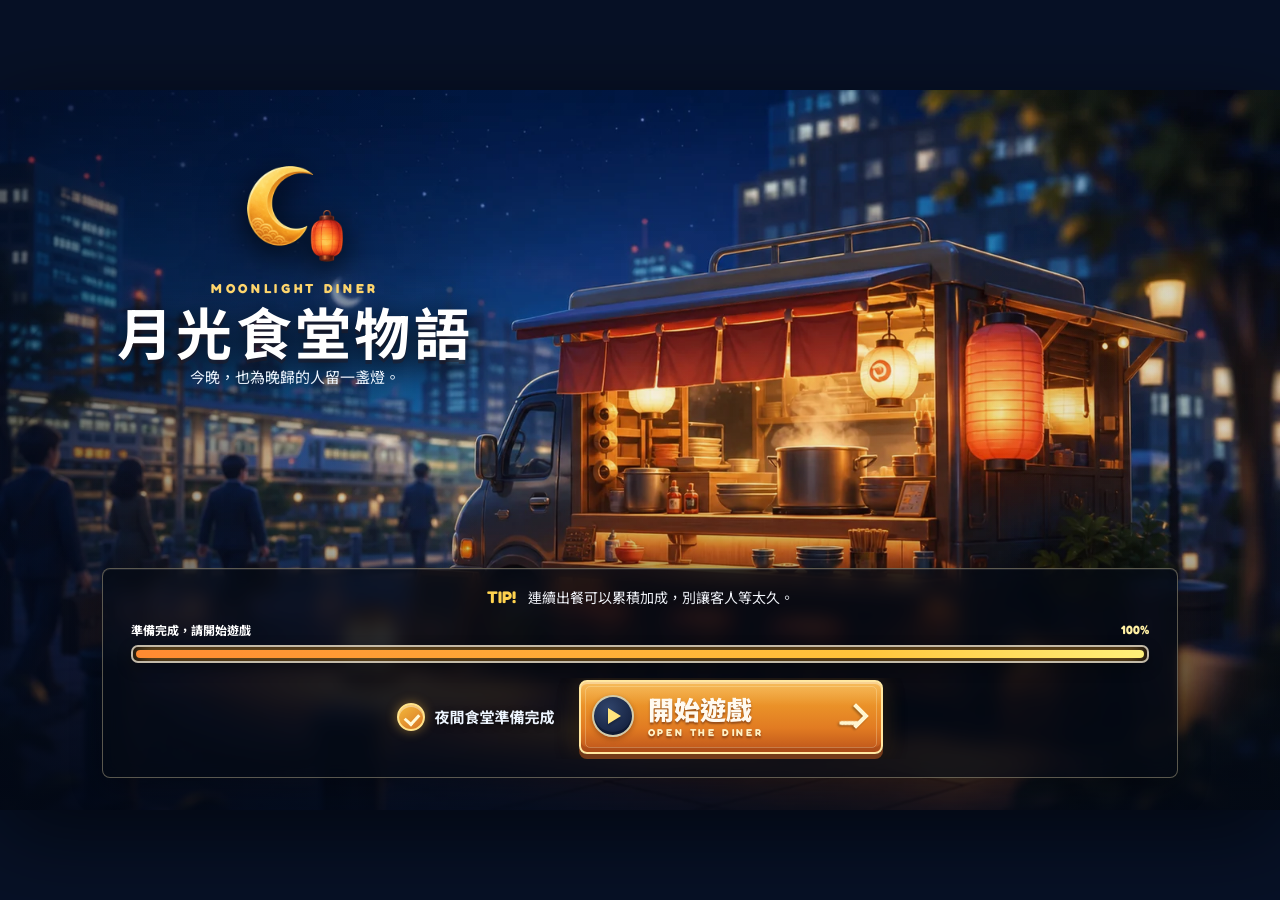
==== commit b20ae3ce: "feat: add loading gate and chapter selection flow" ====
--- a/index.html
+++ b/index.html
@@ -9,6 +9,8 @@
     <link rel="preconnect" href="https://fonts.gstatic.com" crossorigin />
     <link href="https://fonts.googleapis.com/css2?family=Fredoka:wght@500;600;700&family=Noto+Sans+TC:wght@500;700;900&display=swap" rel="stylesheet" />
     <link rel="stylesheet" href="styles.css?v=20260731-drawn-icons" />
+    <link rel="stylesheet" href="loading-audio.css?v=20260731-flow" data-moonlight-loading-audio="true" />
+    <link rel="stylesheet" href="chapter-flow.css?v=20260731-flow" />
   </head>
   <body class="loading-active">
     <section id="loadingView" class="loading-view" aria-label="遊戲載入中">
@@ -226,6 +228,8 @@
     </div>
 
     <div id="toast" class="toast" aria-live="assertive"></div>
-    <script src="game.js?v=20260731-drawn-icons"></script>
+    <script src="loading-audio.js?v=20260731-flow"></script>
+    <script src="chapter-flow.js?v=20260731-flow"></script>
+    <script src="game.js?v=20260731-flow"></script>
   </body>
 </html>
--- a/loading-audio.css
+++ b/loading-audio.css
@@ -0,0 +1,272 @@
+/* Moonlight Diner loading gate and synthesized-audio controls. */
+.mla-loading-actions {
+  display: grid;
+  grid-template-rows: 0fr;
+  justify-items: center;
+  overflow: hidden;
+  opacity: 0;
+  transform: translateY(10px);
+  transition: grid-template-rows 260ms ease, opacity 220ms ease, transform 260ms ease;
+  text-rendering: geometricPrecision;
+}
+
+.mla-loading-actions > div {
+  min-height: 0;
+}
+
+.loading-view.mla-ready .mla-loading-actions {
+  grid-template-rows: 1fr;
+  margin-top: 15px;
+  opacity: 1;
+  transform: translateY(0);
+}
+
+.loading-view.mla-ready .loading-track i {
+  box-shadow: 0 0 18px rgba(255, 193, 66, .9), 0 0 30px rgba(255, 132, 46, .42);
+}
+
+.loading-view.mla-ready .loading-status strong {
+  color: #fff0a4;
+}
+
+.mla-ready-panel {
+  display: flex;
+  align-items: center;
+  justify-content: center;
+  gap: 24px;
+  padding: 2px 0 5px;
+}
+
+.mla-ready-copy {
+  display: flex;
+  align-items: center;
+  gap: 9px;
+  margin: 0;
+  color: #fff7de;
+  font-size: 16px;
+  font-weight: 700;
+  white-space: nowrap;
+  text-shadow: 0 2px 6px rgba(0, 0, 0, .65);
+}
+
+.mla-ready-mark {
+  position: relative;
+  width: 28px;
+  height: 28px;
+  flex: 0 0 28px;
+  border: 2px solid #ffe38a;
+  border-radius: 50%;
+  background: linear-gradient(145deg, #f4ba3c, #d77525);
+  box-shadow: inset 0 2px rgba(255, 255, 255, .4), 0 0 12px rgba(255, 187, 59, .45);
+}
+
+.mla-ready-mark::before {
+  position: absolute;
+  top: 6px;
+  left: 8px;
+  width: 7px;
+  height: 11px;
+  border-right: 3px solid #fff9d7;
+  border-bottom: 3px solid #fff9d7;
+  content: "";
+  transform: rotate(42deg);
+}
+
+.mla-start-button {
+  position: relative;
+  display: grid;
+  grid-template-columns: 48px 1fr 28px;
+  align-items: center;
+  width: 304px;
+  min-height: 74px;
+  padding: 8px 16px 10px 11px;
+  overflow: hidden;
+  border: 2px solid #ffe7a1;
+  border-radius: 8px;
+  outline: 0;
+  color: #fffaf0;
+  background:
+    linear-gradient(180deg, rgba(255, 255, 255, .22), transparent 34%),
+    linear-gradient(180deg, #f4a92f 0%, #e17b22 66%, #bd541b 100%);
+  box-shadow:
+    inset 0 -5px rgba(126, 48, 15, .28),
+    inset 0 2px rgba(255, 255, 255, .34),
+    0 5px 0 #743919,
+    0 10px 22px rgba(0, 0, 0, .45),
+    0 0 22px rgba(255, 170, 45, .22);
+  font: inherit;
+  text-align: left;
+  text-shadow: 0 2px 2px rgba(92, 36, 13, .58);
+  cursor: pointer;
+  appearance: none;
+  -webkit-tap-highlight-color: transparent;
+  transition: filter 150ms ease, transform 150ms ease, box-shadow 150ms ease;
+}
+
+.mla-start-button::before {
+  position: absolute;
+  inset: 4px;
+  border: 1px solid rgba(255, 245, 202, .28);
+  border-radius: 5px;
+  content: "";
+  pointer-events: none;
+}
+
+.mla-start-button:hover,
+.mla-start-button:focus-visible {
+  filter: brightness(1.08) saturate(1.05);
+  transform: translateY(-2px);
+  box-shadow:
+    inset 0 -5px rgba(126, 48, 15, .25),
+    inset 0 2px rgba(255, 255, 255, .4),
+    0 7px 0 #743919,
+    0 14px 27px rgba(0, 0, 0, .46),
+    0 0 28px rgba(255, 184, 56, .4);
+}
+
+.mla-start-button:active {
+  transform: translateY(4px);
+  box-shadow:
+    inset 0 -3px rgba(126, 48, 15, .24),
+    inset 0 2px rgba(255, 255, 255, .28),
+    0 1px 0 #743919,
+    0 5px 11px rgba(0, 0, 0, .4);
+}
+
+.mla-start-button:disabled {
+  filter: grayscale(.35) brightness(.75);
+  cursor: wait;
+}
+
+.mla-start-emblem {
+  position: relative;
+  display: grid;
+  width: 42px;
+  height: 42px;
+  place-items: center;
+  border: 2px solid rgba(255, 244, 197, .8);
+  border-radius: 50%;
+  background: radial-gradient(circle at 38% 30%, #30446b, #172443 72%);
+  box-shadow: inset 0 -3px rgba(2, 9, 25, .38), 0 2px 5px rgba(76, 31, 11, .38);
+}
+
+.mla-start-emblem::before {
+  width: 0;
+  height: 0;
+  margin-left: 3px;
+  border-top: 8px solid transparent;
+  border-bottom: 8px solid transparent;
+  border-left: 13px solid #ffe47d;
+  content: "";
+  filter: drop-shadow(0 2px 1px rgba(0, 0, 0, .3));
+}
+
+.mla-start-label {
+  position: relative;
+  display: flex;
+  flex-direction: column;
+  padding-left: 8px;
+  line-height: 1.08;
+}
+
+.mla-start-label strong {
+  font-family: "Noto Sans TC", sans-serif;
+  font-size: 26px;
+  font-weight: 900;
+  letter-spacing: 0;
+}
+
+.mla-start-label small {
+  margin-top: 4px;
+  color: #fff1c4;
+  font-family: Fredoka, sans-serif;
+  font-size: 10px;
+  font-weight: 700;
+}
+
+.mla-start-arrow {
+  position: relative;
+  width: 18px;
+  height: 18px;
+  justify-self: end;
+  border-top: 4px solid #fff5cf;
+  border-right: 4px solid #fff5cf;
+  transform: rotate(45deg);
+  filter: drop-shadow(0 2px 1px rgba(0, 0, 0, .32));
+}
+
+.mla-start-arrow::after {
+  position: absolute;
+  top: 5px;
+  right: -3px;
+  width: 21px;
+  height: 4px;
+  border-radius: 2px;
+  background: #fff5cf;
+  content: "";
+  transform: rotate(-45deg);
+  transform-origin: right center;
+}
+
+.loading-view.mla-exiting .mla-start-button {
+  pointer-events: none;
+}
+
+.loading-view.mla-exiting .mla-loading-actions {
+  opacity: 0;
+  transform: translateY(8px);
+}
+
+/* The existing sound button keeps its dimensions; this draws every state in CSS. */
+#soundButton .sound-emblem {
+  position: relative;
+  display: block;
+  width: 24px;
+  height: 24px;
+}
+
+#soundButton .sound-emblem::before {
+  position: absolute;
+  top: 8px;
+  left: 1px;
+  width: 7px;
+  height: 9px;
+  border-radius: 2px 0 0 2px;
+  background: #fff0bd;
+  box-shadow: 5px 0 0 #fff0bd;
+  content: "";
+}
+
+#soundButton .sound-emblem::after {
+  position: absolute;
+  top: 4px;
+  right: 1px;
+  width: 11px;
+  height: 16px;
+  border: 3px solid #fff0bd;
+  border-top-color: transparent;
+  border-bottom-color: transparent;
+  border-left-color: transparent;
+  border-radius: 50%;
+  content: "";
+}
+
+#soundButton.muted .sound-emblem::after,
+#soundButton.mla-muted .sound-emblem::after {
+  top: 3px;
+  right: 2px;
+  width: 3px;
+  height: 19px;
+  border: 0;
+  border-radius: 2px;
+  background: #ff8b79;
+  box-shadow: 0 0 0 2px rgba(48, 24, 31, .65);
+  transform: rotate(45deg);
+}
+
+@media (prefers-reduced-motion: reduce) {
+  .mla-loading-actions,
+  .mla-start-button {
+    transition: none;
+  }
+}
--- a/chapter-flow.css
+++ b/chapter-flow.css
@@ -0,0 +1,393 @@
+/* Chapter selection and fixed-canvas mobile legibility layer. */
+.chapter-flow-selector {
+  position: absolute;
+  z-index: 18;
+  inset: 0;
+  overflow: hidden;
+  padding: 104px 42px 38px;
+  color: #fff8e8;
+  background:
+    linear-gradient(180deg, rgba(5, 18, 34, .48), rgba(5, 18, 34, .14) 46%, rgba(5, 18, 34, .74)),
+    radial-gradient(circle at 50% 42%, rgba(68, 130, 127, .22), transparent 48%);
+}
+
+.chapter-flow-selector[hidden],
+.chapter-flow-back[hidden] {
+  display: none;
+}
+
+.chapter-flow-heading {
+  width: 610px;
+  max-width: 62%;
+  filter: drop-shadow(0 4px 8px rgba(0, 0, 0, .72));
+}
+
+.chapter-flow-heading small {
+  display: inline-block;
+  padding: 6px 12px 6px 15px;
+  color: #f6bd62;
+  font: 800 11px/1 Fredoka, "Noto Sans TC", sans-serif;
+  letter-spacing: .16em;
+  border-left: 4px solid #e7864f;
+  background: linear-gradient(90deg, rgba(7, 27, 39, .94), rgba(7, 27, 39, .18));
+}
+
+.chapter-flow-heading h2 {
+  margin: 9px 0 4px;
+  font: 900 42px/1.14 "Noto Sans TC", sans-serif;
+  letter-spacing: 0;
+  text-shadow: 0 3px 0 rgba(3, 17, 30, .76);
+}
+
+.chapter-flow-heading p {
+  margin: 0;
+  color: #d7e4ec;
+  font-size: 16px;
+  font-weight: 800;
+  line-height: 1.55;
+}
+
+.chapter-flow-list {
+  display: grid;
+  grid-template-columns: repeat(5, minmax(0, 1fr));
+  gap: 14px;
+  margin-top: 30px;
+}
+
+.chapter-flow-card {
+  position: relative;
+  display: grid;
+  min-width: 0;
+  height: 312px;
+  overflow: hidden;
+  align-content: end;
+  padding: 0;
+  color: #fff8e8;
+  text-align: left;
+  cursor: pointer;
+  border: 2px solid rgba(244, 207, 137, .58);
+  border-radius: 8px;
+  background:
+    linear-gradient(180deg, rgba(26, 64, 76, .2), rgba(6, 24, 35, .96) 66%),
+    linear-gradient(145deg, #365c69, #142637 65%);
+  box-shadow: inset 0 1px rgba(255, 255, 255, .12), 0 9px 22px rgba(0, 0, 0, .38);
+  transition: transform .18s ease, filter .18s ease, border-color .18s ease;
+}
+
+.chapter-flow-card::before {
+  position: absolute;
+  inset: 0;
+  content: "";
+  opacity: .82;
+  background:
+    linear-gradient(156deg, transparent 0 48%, rgba(224, 154, 72, .14) 49% 51%, transparent 52%),
+    repeating-linear-gradient(90deg, transparent 0 29px, rgba(255, 255, 255, .03) 30px 31px);
+}
+
+.chapter-flow-card-2 { background-color: #425662; }
+.chapter-flow-card-3 { background-color: #4e5365; }
+.chapter-flow-card-4 { background-color: #5a505d; }
+.chapter-flow-card-5 { background-color: #5f4f54; }
+
+.chapter-flow-card:hover,
+.chapter-flow-card:focus-visible {
+  z-index: 1;
+  border-color: #ffe19a;
+  filter: brightness(1.1) saturate(1.05);
+  outline: 0;
+  transform: translateY(-7px);
+}
+
+.chapter-flow-art {
+  position: absolute;
+  top: 25px;
+  left: 50%;
+  display: grid;
+  width: 116px;
+  height: 116px;
+  place-items: center;
+  border: 4px solid #e7b65e;
+  border-radius: 50%;
+  background: radial-gradient(circle at 38% 28%, #56808a, #152938 68%);
+  box-shadow: inset 0 0 0 6px rgba(255, 255, 255, .07), 0 7px 0 #70462d, 0 12px 20px rgba(0, 0, 0, .42);
+  transform: translateX(-50%);
+}
+
+.chapter-flow-art::before,
+.chapter-flow-art::after,
+.chapter-flow-art i {
+  position: absolute;
+  content: "";
+}
+
+.chapter-flow-art::before {
+  width: 51px;
+  height: 51px;
+  border-radius: 50%;
+  background: #ffd767;
+  box-shadow: 0 0 14px rgba(255, 204, 82, .52);
+}
+
+.chapter-flow-art::after {
+  width: 43px;
+  height: 43px;
+  margin: -10px 0 0 15px;
+  border-radius: 50%;
+  background: #203848;
+}
+
+.chapter-flow-art i {
+  right: 23px;
+  bottom: 20px;
+  width: 21px;
+  height: 28px;
+  border: 2px solid #f2bc57;
+  border-radius: 5px 5px 8px 8px;
+  background: linear-gradient(#fb744f 0 22%, #ffcc59 24% 75%, #b9682f 77%);
+  box-shadow: 0 0 9px rgba(255, 195, 74, .5);
+}
+
+.chapter-flow-art b {
+  position: absolute;
+  right: -7px;
+  bottom: -8px;
+  z-index: 1;
+  display: grid;
+  width: 40px;
+  height: 40px;
+  place-items: center;
+  color: #222c43;
+  font: 800 14px/1 Fredoka, sans-serif;
+  border: 3px solid #fff0b8;
+  border-radius: 50%;
+  background: linear-gradient(#ffe88c, #e8a43c);
+}
+
+.chapter-flow-copy {
+  position: relative;
+  z-index: 1;
+  display: block;
+  min-height: 118px;
+  padding: 17px 15px 19px;
+  border-top: 1px solid rgba(242, 194, 114, .34);
+  background: linear-gradient(180deg, rgba(9, 31, 40, .84), rgba(5, 22, 32, .98));
+}
+
+.chapter-flow-copy small,
+.chapter-flow-copy strong,
+.chapter-flow-copy i {
+  display: block;
+  overflow-wrap: anywhere;
+}
+
+.chapter-flow-copy small {
+  color: #e7b65f;
+  font: 800 10px/1.25 Fredoka, "Noto Sans TC", sans-serif;
+  letter-spacing: 0;
+}
+
+.chapter-flow-copy strong {
+  display: -webkit-box;
+  min-height: 54px;
+  max-height: 54px;
+  margin-top: 7px;
+  overflow: hidden;
+  font: 900 21px/1.28 "Noto Sans TC", sans-serif;
+  -webkit-box-orient: vertical;
+  -webkit-line-clamp: 2;
+}
+
+.chapter-flow-copy i {
+  display: -webkit-box;
+  max-height: 30px;
+  overflow: hidden;
+  padding-right: 24px;
+  color: #91cfc5;
+  font-size: 12px;
+  font-style: normal;
+  font-weight: 800;
+  line-height: 1.25;
+  -webkit-box-orient: vertical;
+  -webkit-line-clamp: 2;
+}
+
+.chapter-flow-enter {
+  position: absolute;
+  right: 13px;
+  bottom: 14px;
+  z-index: 2;
+  width: 14px;
+  height: 14px;
+  border-top: 3px solid #f5d391;
+  border-right: 3px solid #f5d391;
+  transform: rotate(45deg);
+}
+
+.chapter-flow-back {
+  position: absolute;
+  z-index: 16;
+  top: 304px;
+  left: 42px;
+  display: flex;
+  width: 184px;
+  height: 56px;
+  align-items: center;
+  justify-content: center;
+  gap: 12px;
+  color: #fff1d7;
+  cursor: pointer;
+  border: 2px solid rgba(239, 191, 111, .68);
+  border-left: 5px solid #e57c4f;
+  border-radius: 7px;
+  background: linear-gradient(180deg, rgba(24, 49, 57, .97), rgba(6, 27, 37, .98));
+  box-shadow: inset 0 1px rgba(255, 255, 255, .12), 0 6px 16px rgba(0, 0, 0, .35);
+}
+
+.chapter-flow-back:hover,
+.chapter-flow-back:focus-visible {
+  filter: brightness(1.14);
+  outline: 3px solid rgba(255, 220, 147, .35);
+  outline-offset: 2px;
+}
+
+.chapter-flow-back b {
+  font: 900 16px/1 "Noto Sans TC", sans-serif;
+  letter-spacing: 0;
+}
+
+.chapter-flow-back-icon {
+  position: relative;
+  display: block;
+  width: 22px;
+  height: 18px;
+}
+
+.chapter-flow-back-icon::before {
+  position: absolute;
+  top: 8px;
+  left: 2px;
+  width: 19px;
+  height: 3px;
+  content: "";
+  border-radius: 3px;
+  background: #f6d38e;
+}
+
+.chapter-flow-back-icon::after {
+  position: absolute;
+  top: 3px;
+  left: 2px;
+  width: 10px;
+  height: 10px;
+  content: "";
+  border-bottom: 3px solid #f6d38e;
+  border-left: 3px solid #f6d38e;
+  transform: rotate(45deg);
+}
+
+body.chapter-flow-selecting .chapter-title,
+body.chapter-flow-selecting .chapter-theme-tab,
+body.chapter-flow-selecting .chapter-story-card,
+body.chapter-flow-selecting .chapter-progress,
+body.chapter-flow-selecting .chapter-level-grid,
+body.chapter-flow-selecting .chapter-daily,
+body.chapter-flow-selecting .chapter-actions {
+  visibility: hidden;
+  pointer-events: none;
+}
+
+body.chapter-flow-active:not(.playing) .resource {
+  min-width: 150px;
+  height: 56px;
+}
+
+body.chapter-flow-active:not(.playing) .resource b { font-size: 20px; }
+body.chapter-flow-active:not(.playing) .resource small { font-size: 9px; }
+body.chapter-flow-active:not(.playing) .round-button { width: 56px; height: 56px; }
+body.chapter-flow-active .chapter-title { width: 430px; }
+body.chapter-flow-active .chapter-title h1 { max-width: 100%; overflow-wrap: anywhere; font-size: 38px; line-height: 1.12; }
+body.chapter-flow-active .chapter-title small { font-size: 11px; }
+body.chapter-flow-active .chapter-theme-tab .restaurant-tab { min-width: 272px; min-height: 68px; }
+body.chapter-flow-active .chapter-theme-tab .restaurant-tab small { font-size: 10px; }
+body.chapter-flow-active .chapter-theme-tab .restaurant-tab strong { font-size: 14px; }
+body.chapter-flow-active .chapter-progress { min-width: 132px; }
+body.chapter-flow-active .chapter-progress span { font-size: 10px; }
+body.chapter-flow-active .chapter-progress strong { font-size: 24px; }
+body.chapter-flow-active .chapter-progress small { font-size: 9px; }
+body.chapter-flow-active .chapter-node { width: 86px; height: 86px; }
+body.chapter-flow-active .chapter-node.locked { width: 78px; height: 78px; }
+body.chapter-flow-active .chapter-node .level-number { width: 62px; height: 62px; font-size: 18px; }
+body.chapter-flow-active .chapter-node.locked .level-number { width: 54px; height: 54px; }
+body.chapter-flow-active .level-tooltip { min-width: 190px; padding: 9px 12px; }
+body.chapter-flow-active .level-tooltip small { font-size: 10px; }
+body.chapter-flow-active .level-tooltip strong { font-size: 14px; }
+body.chapter-flow-active .level-tooltip i { font-size: 10px; }
+body.chapter-flow-active .chapter-actions .soft-button { width: 88px; height: 92px; }
+body.chapter-flow-active .chapter-actions .soft-button b { min-width: 82px; font-size: 12px; }
+body.chapter-flow-active .chapter-daily { width: 400px; min-height: 86px; }
+body.chapter-flow-active .chapter-daily small { font-size: 10px; }
+body.chapter-flow-active .chapter-daily strong { font-size: 13px; }
+body.chapter-flow-active .chapter-daily .daily-progress b { font-size: 11px; }
+
+@media (max-width: 1100px), (max-height: 680px) {
+  .chapter-flow-selector { padding: 82px 28px 26px; }
+  .chapter-flow-heading { width: 560px; max-width: 70%; }
+  .chapter-flow-heading h2 { font-size: 46px; }
+  .chapter-flow-heading p { font-size: 18px; }
+  .chapter-flow-list { gap: 12px; margin-top: 24px; }
+  .chapter-flow-card { height: 324px; }
+  .chapter-flow-art { width: 124px; height: 124px; }
+  .chapter-flow-copy { min-height: 124px; }
+  .chapter-flow-copy small { font-size: 11px; }
+  .chapter-flow-copy strong { max-height: 57px; font-size: 22px; }
+  .chapter-flow-copy i { font-size: 13px; }
+  .chapter-flow-back { width: 196px; height: 60px; }
+  .chapter-flow-back b { font-size: 18px; }
+  body.chapter-flow-active .chapter-title { width: 460px; }
+  body.chapter-flow-active .chapter-title h1 { font-size: 40px; }
+  body.chapter-flow-active .chapter-theme-tab .restaurant-tab { min-width: 284px; min-height: 72px; }
+  body.chapter-flow-active .chapter-node { width: 90px; height: 90px; }
+  body.chapter-flow-active .chapter-node.locked { width: 82px; height: 82px; }
+  body.chapter-flow-active .chapter-daily { min-height: 90px; }
+}
+
+@media (max-width: 760px) and (orientation: landscape), (max-height: 460px) {
+  .chapter-flow-selector { padding: 68px 20px 18px; }
+  .chapter-flow-heading { width: 520px; max-width: 72%; }
+  .chapter-flow-heading small { font-size: 10px; }
+  .chapter-flow-heading h2 { font-size: 42px; }
+  .chapter-flow-heading p { display: none; }
+  .chapter-flow-list { gap: 10px; margin-top: 22px; }
+  .chapter-flow-card { height: 330px; border-width: 3px; }
+  .chapter-flow-art { top: 22px; width: 126px; height: 126px; }
+  .chapter-flow-copy { min-height: 134px; padding: 18px 13px; }
+  .chapter-flow-copy small { font-size: 11px; }
+  .chapter-flow-copy strong { min-height: 60px; max-height: 62px; font-size: 24px; }
+  .chapter-flow-copy i { max-height: 35px; font-size: 14px; }
+  .chapter-flow-enter { width: 16px; height: 16px; border-width: 4px; }
+  .chapter-flow-back { top: 286px; left: 24px; width: 210px; height: 64px; }
+  .chapter-flow-back b { font-size: 20px; }
+  body.chapter-flow-active:not(.playing) .resource { min-width: 160px; height: 60px; }
+  body.chapter-flow-active:not(.playing) .resource b { font-size: 22px; }
+  body.chapter-flow-active:not(.playing) .resource small { font-size: 10px; }
+  body.chapter-flow-active:not(.playing) .round-button { width: 60px; height: 60px; }
+  body.chapter-flow-active .chapter-title { left: 24px; width: 450px; }
+  body.chapter-flow-active .chapter-title h1 { font-size: 40px; }
+  body.chapter-flow-active .chapter-title small { font-size: 12px; }
+  body.chapter-flow-active .chapter-theme-tab { left: 24px; }
+  body.chapter-flow-active .chapter-theme-tab .restaurant-tab { min-width: 306px; min-height: 76px; }
+  body.chapter-flow-active .chapter-theme-tab .restaurant-tab small { font-size: 11px; }
+  body.chapter-flow-active .chapter-theme-tab .restaurant-tab strong { font-size: 15px; }
+  body.chapter-flow-active .chapter-progress { min-width: 150px; }
+  body.chapter-flow-active .chapter-progress strong { font-size: 27px; }
+  body.chapter-flow-active .chapter-node { width: 96px; height: 96px; }
+  body.chapter-flow-active .chapter-node.locked { width: 88px; height: 88px; }
+  body.chapter-flow-active .chapter-node .level-number { width: 68px; height: 68px; font-size: 20px; }
+  body.chapter-flow-active .chapter-node.locked .level-number { width: 60px; height: 60px; }
+  body.chapter-flow-active .level-tooltip { min-width: 210px; }
+  body.chapter-flow-active .level-tooltip strong { font-size: 15px; }
+}
+
+@media (prefers-reduced-motion: reduce) {
+  .chapter-flow-card { transition: none; }
+}
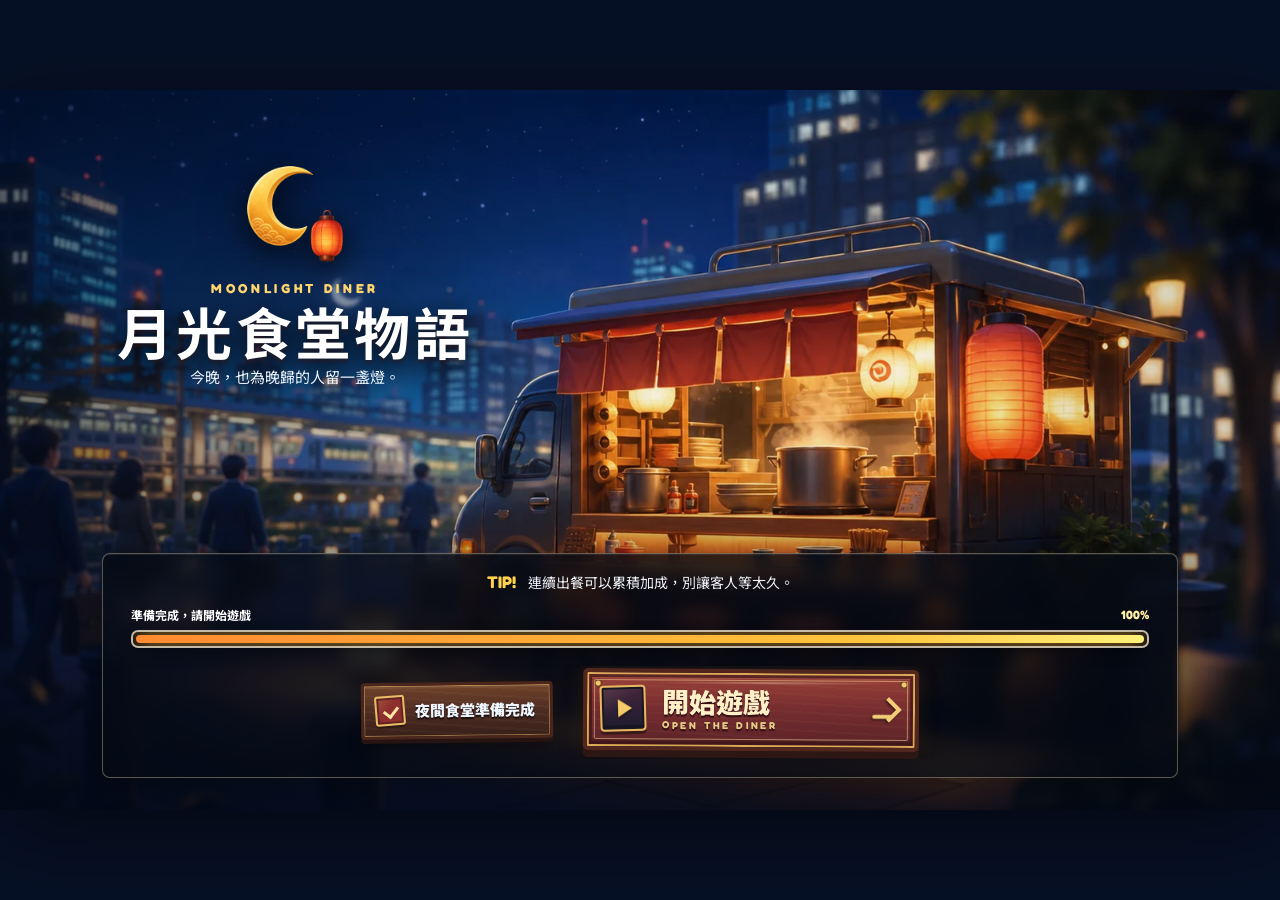
==== commit 21be741f: "feat: animate customer sprites and polish loading" ====
--- a/index.html
+++ b/index.html
@@ -9,8 +9,9 @@
     <link rel="preconnect" href="https://fonts.gstatic.com" crossorigin />
     <link href="https://fonts.googleapis.com/css2?family=Fredoka:wght@500;600;700&family=Noto+Sans+TC:wght@500;700;900&display=swap" rel="stylesheet" />
     <link rel="stylesheet" href="styles.css?v=20260731-drawn-icons" />
-    <link rel="stylesheet" href="loading-audio.css?v=20260731-flow" data-moonlight-loading-audio="true" />
+    <link rel="stylesheet" href="loading-audio.css?v=20260731-polish" data-moonlight-loading-audio="true" />
     <link rel="stylesheet" href="chapter-flow.css?v=20260731-flow" />
+    <link rel="stylesheet" href="customer-sprites.css?v=20260731-sprites" />
   </head>
   <body class="loading-active">
     <section id="loadingView" class="loading-view" aria-label="遊戲載入中">
@@ -159,7 +160,6 @@
           </footer>
           </div>
           </div>
-          <button id="rotateHint" class="rotate-hint icon-button icon-rotate" type="button"><i aria-hidden="true"></i><span>請旋轉為橫向，或點此進入全螢幕</span></button>
         </section>
       </main>
     </div>
@@ -230,6 +230,7 @@
     <div id="toast" class="toast" aria-live="assertive"></div>
     <script src="loading-audio.js?v=20260731-flow"></script>
     <script src="chapter-flow.js?v=20260731-flow"></script>
-    <script src="game.js?v=20260731-flow"></script>
+    <script src="customer-sprites.js?v=20260731-sprites"></script>
+    <script src="game.js?v=20260731-sprites"></script>
   </body>
 </html>
--- a/styles.css
+++ b/styles.css
@@ -248,21 +248,6 @@
   height: 100vh !important;
   background: #0c0e21;
 }
-.rotate-hint {
-  position: absolute;
-  right: 0;
-  bottom: 0;
-  left: 0;
-  display: none;
-  height: 44px;
-  color: white;
-  font-size: 11px;
-  font-weight: 900;
-  cursor: pointer;
-  border: 0;
-  background: var(--orange);
-}
-.rotate-hint.show { display: block; }
 .customer-zone {
   min-height: 245px;
   padding: 48px 30px 18px;
--- a/loading-audio.css
+++ b/loading-audio.css
@@ -16,7 +16,7 @@
 
 .loading-view.mla-ready .mla-loading-actions {
   grid-template-rows: 1fr;
-  margin-top: 15px;
+  margin-top: 18px;
   opacity: 1;
   transform: translateY(0);
 }
@@ -33,41 +33,57 @@
   display: flex;
   align-items: center;
   justify-content: center;
-  gap: 24px;
-  padding: 2px 0 5px;
+  gap: 30px;
+  padding: 3px 0 8px;
 }
 
 .mla-ready-copy {
+  position: relative;
   display: flex;
   align-items: center;
-  gap: 9px;
+  gap: 10px;
   margin: 0;
-  color: #fff7de;
+  padding: 10px 15px 11px 11px;
+  border: 3px solid #4a251b;
+  border-radius: 4px;
+  color: #fff0c8;
+  background:
+    repeating-linear-gradient(4deg, rgba(255, 230, 172, .035) 0 2px, transparent 2px 8px),
+    linear-gradient(180deg, #70422a, #4c2b22 54%, #382019);
+  box-shadow:
+    inset 0 0 0 1px rgba(246, 198, 112, .5),
+    inset 0 3px rgba(255, 235, 187, .08),
+    0 4px 0 #251412,
+    0 8px 14px rgba(0, 0, 0, .36);
   font-size: 16px;
-  font-weight: 700;
+  font-weight: 900;
   white-space: nowrap;
-  text-shadow: 0 2px 6px rgba(0, 0, 0, .65);
+  text-shadow: 0 2px 1px rgba(20, 8, 7, .82);
+  transform: rotate(-.7deg);
 }
 
 .mla-ready-mark {
   position: relative;
-  width: 28px;
-  height: 28px;
-  flex: 0 0 28px;
-  border: 2px solid #ffe38a;
-  border-radius: 50%;
-  background: linear-gradient(145deg, #f4ba3c, #d77525);
-  box-shadow: inset 0 2px rgba(255, 255, 255, .4), 0 0 12px rgba(255, 187, 59, .45);
+  width: 30px;
+  height: 30px;
+  flex: 0 0 30px;
+  border: 2px solid #e9bd67;
+  border-radius: 3px;
+  background:
+    linear-gradient(135deg, rgba(255, 226, 151, .2), transparent 42%),
+    #8d302d;
+  box-shadow: inset 0 0 0 2px #5f2222, 0 2px 0 #2b1714;
+  transform: rotate(-4deg);
 }
 
 .mla-ready-mark::before {
   position: absolute;
   top: 6px;
-  left: 8px;
+  left: 9px;
   width: 7px;
   height: 11px;
-  border-right: 3px solid #fff9d7;
-  border-bottom: 3px solid #fff9d7;
+  border-right: 3px solid #ffe6a6;
+  border-bottom: 3px solid #ffe6a6;
   content: "";
   transform: rotate(42deg);
 }
@@ -75,90 +91,119 @@
 .mla-start-button {
   position: relative;
   display: grid;
-  grid-template-columns: 48px 1fr 28px;
+  grid-template-columns: 54px 1fr 30px;
   align-items: center;
-  width: 304px;
-  min-height: 74px;
-  padding: 8px 16px 10px 11px;
+  width: 336px;
+  min-height: 82px;
+  padding: 10px 17px 12px 13px;
   overflow: hidden;
-  border: 2px solid #ffe7a1;
-  border-radius: 8px;
+  border: 4px solid #51271d;
+  border-radius: 5px;
   outline: 0;
-  color: #fffaf0;
+  color: #fff0c8;
   background:
-    linear-gradient(180deg, rgba(255, 255, 255, .22), transparent 34%),
-    linear-gradient(180deg, #f4a92f 0%, #e17b22 66%, #bd541b 100%);
+    radial-gradient(circle at 11px 11px, #f2c770 0 2px, #744124 3px 4px, transparent 5px),
+    radial-gradient(circle at calc(100% - 11px) 11px, #f2c770 0 2px, #744124 3px 4px, transparent 5px),
+    repeating-linear-gradient(3deg, rgba(255, 225, 169, .028) 0 2px, transparent 2px 9px),
+    linear-gradient(180deg, #9b4238 0%, #762d2f 48%, #5a2328 100%);
   box-shadow:
-    inset 0 -5px rgba(126, 48, 15, .28),
-    inset 0 2px rgba(255, 255, 255, .34),
-    0 5px 0 #743919,
-    0 10px 22px rgba(0, 0, 0, .45),
-    0 0 22px rgba(255, 170, 45, .22);
+    inset 0 0 0 2px #dba957,
+    inset 0 0 0 5px rgba(61, 20, 22, .72),
+    inset 0 6px rgba(255, 224, 174, .1),
+    inset 0 -7px rgba(35, 11, 14, .3),
+    0 7px 0 #2d1714,
+    0 12px 22px rgba(0, 0, 0, .48),
+    0 0 20px rgba(218, 146, 68, .16);
   font: inherit;
   text-align: left;
-  text-shadow: 0 2px 2px rgba(92, 36, 13, .58);
+  text-shadow: 0 2px 1px rgba(38, 8, 13, .88);
   cursor: pointer;
   appearance: none;
   -webkit-tap-highlight-color: transparent;
-  transition: filter 150ms ease, transform 150ms ease, box-shadow 150ms ease;
+  transform: rotate(.35deg);
+  transition: filter 140ms ease, transform 140ms ease, box-shadow 140ms ease;
 }
 
 .mla-start-button::before {
   position: absolute;
-  inset: 4px;
-  border: 1px solid rgba(255, 245, 202, .28);
-  border-radius: 5px;
+  inset: 7px;
+  border: 1px solid rgba(255, 226, 159, .5);
+  border-radius: 2px;
   content: "";
   pointer-events: none;
 }
 
-.mla-start-button:hover,
+.mla-start-button::after {
+  position: absolute;
+  top: 9px;
+  right: 26px;
+  left: 70px;
+  height: 2px;
+  border-radius: 2px;
+  background: linear-gradient(90deg, transparent, rgba(255, 238, 195, .32), transparent);
+  content: "";
+  pointer-events: none;
+}
+
+.mla-start-button:not(:disabled):hover {
+  filter: brightness(1.12) saturate(1.04);
+  transform: translateY(-3px) rotate(.35deg);
+  box-shadow:
+    inset 0 0 0 2px #edc46f,
+    inset 0 0 0 5px rgba(61, 20, 22, .68),
+    inset 0 6px rgba(255, 231, 186, .14),
+    inset 0 -7px rgba(35, 11, 14, .26),
+    0 10px 0 #2d1714,
+    0 16px 27px rgba(0, 0, 0, .5),
+    0 0 27px rgba(235, 174, 83, .3);
+}
+
 .mla-start-button:focus-visible {
-  filter: brightness(1.08) saturate(1.05);
-  transform: translateY(-2px);
+  outline: 3px solid #ffe59c;
+  outline-offset: 5px;
+  filter: brightness(1.1);
+}
+
+.mla-start-button:not(:disabled):active {
+  filter: brightness(.96) saturate(1.06);
+  transform: translateY(6px) rotate(.35deg);
   box-shadow:
-    inset 0 -5px rgba(126, 48, 15, .25),
-    inset 0 2px rgba(255, 255, 255, .4),
-    0 7px 0 #743919,
-    0 14px 27px rgba(0, 0, 0, .46),
-    0 0 28px rgba(255, 184, 56, .4);
-}
-
-.mla-start-button:active {
-  transform: translateY(4px);
-  box-shadow:
-    inset 0 -3px rgba(126, 48, 15, .24),
-    inset 0 2px rgba(255, 255, 255, .28),
-    0 1px 0 #743919,
-    0 5px 11px rgba(0, 0, 0, .4);
+    inset 0 0 0 2px #d3a04d,
+    inset 0 0 0 5px rgba(52, 16, 19, .78),
+    inset 0 7px rgba(29, 8, 11, .18),
+    0 1px 0 #2d1714,
+    0 5px 10px rgba(0, 0, 0, .42);
 }
 
 .mla-start-button:disabled {
-  filter: grayscale(.35) brightness(.75);
-  cursor: wait;
+  filter: grayscale(.42) brightness(.68);
+  cursor: default;
 }
 
 .mla-start-emblem {
   position: relative;
   display: grid;
-  width: 42px;
-  height: 42px;
+  width: 46px;
+  height: 46px;
   place-items: center;
-  border: 2px solid rgba(255, 244, 197, .8);
-  border-radius: 50%;
-  background: radial-gradient(circle at 38% 30%, #30446b, #172443 72%);
-  box-shadow: inset 0 -3px rgba(2, 9, 25, .38), 0 2px 5px rgba(76, 31, 11, .38);
+  border: 2px solid #e5b85e;
+  border-radius: 4px;
+  background:
+    linear-gradient(145deg, rgba(255, 229, 174, .12), transparent 45%),
+    linear-gradient(180deg, #44243b, #1d1c2e);
+  box-shadow: inset 0 0 0 2px #171622, inset 0 -4px rgba(0, 0, 0, .28), 0 3px 0 #391919;
+  transform: rotate(-2deg);
 }
 
 .mla-start-emblem::before {
   width: 0;
   height: 0;
   margin-left: 3px;
-  border-top: 8px solid transparent;
-  border-bottom: 8px solid transparent;
-  border-left: 13px solid #ffe47d;
-  content: "";
-  filter: drop-shadow(0 2px 1px rgba(0, 0, 0, .3));
+  border-top: 9px solid transparent;
+  border-bottom: 9px solid transparent;
+  border-left: 14px solid #f5ca68;
+  content: "";
+  filter: drop-shadow(0 2px 1px rgba(0, 0, 0, .5));
 }
 
 .mla-start-label {
@@ -171,14 +216,14 @@
 
 .mla-start-label strong {
   font-family: "Noto Sans TC", sans-serif;
-  font-size: 26px;
+  font-size: 27px;
   font-weight: 900;
   letter-spacing: 0;
 }
 
 .mla-start-label small {
   margin-top: 4px;
-  color: #fff1c4;
+  color: #e8c987;
   font-family: Fredoka, sans-serif;
   font-size: 10px;
   font-weight: 700;
@@ -189,10 +234,10 @@
   width: 18px;
   height: 18px;
   justify-self: end;
-  border-top: 4px solid #fff5cf;
-  border-right: 4px solid #fff5cf;
+  border-top: 4px solid #f4ce76;
+  border-right: 4px solid #f4ce76;
   transform: rotate(45deg);
-  filter: drop-shadow(0 2px 1px rgba(0, 0, 0, .32));
+  filter: drop-shadow(0 2px 1px rgba(0, 0, 0, .5));
 }
 
 .mla-start-arrow::after {
@@ -202,7 +247,7 @@
   width: 21px;
   height: 4px;
   border-radius: 2px;
-  background: #fff5cf;
+  background: #f4ce76;
   content: "";
   transform: rotate(-45deg);
   transform-origin: right center;
--- a/customer-sprites.css
+++ b/customer-sprites.css
@@ -0,0 +1,252 @@
+/* Full-body customer sprite layer for the fixed 852x479 design canvas. */
+.design-layer .customer-zone {
+  padding: 0;
+}
+
+.design-layer .zone-heading {
+  position: absolute;
+  z-index: 16;
+  top: 6px;
+  right: 20px;
+  left: 20px;
+  margin: 0;
+  pointer-events: none;
+}
+
+.design-layer .customer-walkway {
+  position: absolute;
+  z-index: 8;
+  inset: 0;
+  overflow: hidden;
+  pointer-events: none;
+}
+
+.design-layer .customer-walkway::before {
+  position: absolute;
+  right: 18px;
+  bottom: 5px;
+  left: 18px;
+  height: 18px;
+  content: "";
+  opacity: .48;
+  border-top: 2px solid rgba(255, 216, 151, .48);
+  background: linear-gradient(180deg, rgba(67, 38, 27, .16), rgba(26, 15, 17, .46));
+  transform: perspective(80px) rotateX(48deg);
+  transform-origin: bottom;
+}
+
+.design-layer .customer-walkway::after {
+  position: absolute;
+  z-index: 4;
+  right: 0;
+  bottom: 0;
+  left: 0;
+  height: 37px;
+  content: "";
+  border-top: 3px solid #d28a52;
+  background:
+    linear-gradient(180deg, rgba(255, 214, 151, .22), transparent 26%),
+    repeating-linear-gradient(90deg, transparent 0 105px, rgba(42, 18, 13, .2) 106px 109px),
+    linear-gradient(180deg, #8c4a2e, #4b261e 72%, #2b1718);
+  box-shadow:
+    inset 0 3px rgba(255, 224, 177, .18),
+    inset 0 -5px rgba(24, 10, 12, .42),
+    0 -3px 8px rgba(20, 8, 10, .3);
+}
+
+.design-layer .customer-actor {
+  position: absolute;
+  z-index: 1;
+  bottom: 4px;
+  left: 0;
+  display: block;
+  width: 78px;
+  height: 117px;
+  pointer-events: none;
+  transform: translate3d(var(--actor-x), 0, 0);
+  transition: transform var(--travel-duration, 900ms) cubic-bezier(.3, .72, .28, 1);
+  will-change: transform;
+}
+
+.design-layer .customer-actor::after {
+  position: absolute;
+  right: 15px;
+  bottom: 1px;
+  left: 15px;
+  height: 7px;
+  content: "";
+  opacity: .52;
+  border-radius: 50%;
+  background: rgba(5, 8, 13, .72);
+  filter: blur(2px);
+}
+
+.design-layer .customer-sprite-frame {
+  position: relative;
+  z-index: 1;
+  display: block;
+  width: 100%;
+  height: 100%;
+  background-image: url("assets/sprites/customer-sprites.webp");
+  background-repeat: no-repeat;
+  background-position: 0 var(--sprite-y);
+  background-size: 800% 300%;
+  filter: drop-shadow(0 2px 2px rgba(5, 8, 16, .38));
+  transform-origin: 50% 75%;
+}
+
+.design-layer .customer-actor[data-direction="left"] .customer-sprite-frame {
+  transform: scaleX(-1);
+}
+
+.design-layer .customer-actor[data-state="walk"] .customer-sprite-frame {
+  animation: customer-sprite-walk .58s steps(1, end) infinite;
+}
+
+.design-layer .customer-actor[data-state="idle"] .customer-sprite-frame {
+  animation: customer-sprite-idle 1.4s steps(1, end) infinite;
+}
+
+.design-layer .customer-actor[data-state="counter"] .customer-sprite-frame {
+  animation: customer-sprite-counter 1.05s steps(1, end) infinite;
+}
+
+.design-layer .customer-actor.is-impatient .customer-sprite-frame {
+  animation-duration: .42s;
+  filter: drop-shadow(0 2px 2px rgba(5, 8, 16, .38)) saturate(1.12);
+}
+
+.design-layer .orders {
+  position: absolute;
+  z-index: 12;
+  inset: 0;
+  display: block;
+  height: 145px;
+  padding: 0 !important;
+  pointer-events: none;
+}
+
+.design-layer .order-card {
+  position: absolute;
+  top: 61px;
+  left: var(--order-x);
+  display: block;
+  width: 145px;
+  min-height: 70px;
+  padding: 0 0 10px;
+  color: var(--ink);
+  pointer-events: auto;
+  border: 0;
+  border-radius: 8px;
+  background: transparent;
+  box-shadow: none;
+}
+
+.design-layer .order-card:hover {
+  transform: translateY(-2px);
+}
+
+.design-layer .order-content {
+  display: block;
+  min-height: 53px;
+  padding: 5px 6px 7px;
+  border: 2px solid rgba(255, 255, 255, .94);
+  border-radius: 7px;
+}
+
+.design-layer .order-content::after {
+  position: absolute;
+  top: 23px;
+  left: -5px;
+  width: 9px;
+  height: 9px;
+  content: "";
+  border: 2px solid white;
+  border-top: 0;
+  border-right: 0;
+  background: #fff7e8;
+  transform: rotate(45deg);
+}
+
+.design-layer .order-content > small {
+  margin-bottom: 3px;
+  padding: 1px 4px;
+  font-size: 6px;
+}
+
+.design-layer .dish-list {
+  gap: 3px;
+}
+
+.design-layer .dish-ticket {
+  grid-template-columns: 21px minmax(0, 1fr) 16px;
+  gap: 3px;
+  min-height: 20px;
+  padding: 2px 3px;
+}
+
+.design-layer .dish-ticket i {
+  width: 20px;
+  height: 18px;
+}
+
+.design-layer .dish-ticket b {
+  font-size: 7px;
+}
+
+.design-layer .dish-ticket em {
+  font-size: 9px;
+}
+
+.design-layer .patience {
+  right: 25px;
+  bottom: 2px;
+  left: 6px;
+  height: 5px;
+}
+
+.design-layer .like-line {
+  right: 5px;
+  bottom: 0;
+}
+
+.design-layer .customer-face {
+  display: none !important;
+}
+
+.design-layer .orders-empty {
+  position: absolute;
+  top: 66px;
+  right: 270px;
+  left: 270px;
+  padding: 13px;
+  border-radius: 7px;
+  background: rgba(7, 16, 28, .7);
+}
+
+@keyframes customer-sprite-idle {
+  0%, 49% { background-position-x: 0; }
+  50%, 100% { background-position-x: 14.2857%; }
+}
+
+@keyframes customer-sprite-walk {
+  0%, 24% { background-position-x: 28.5714%; }
+  25%, 49% { background-position-x: 42.8571%; }
+  50%, 74% { background-position-x: 57.1429%; }
+  75%, 100% { background-position-x: 71.4286%; }
+}
+
+@keyframes customer-sprite-counter {
+  0%, 49% { background-position-x: 85.7143%; }
+  50%, 100% { background-position-x: 100%; }
+}
+
+@media (prefers-reduced-motion: reduce) {
+  .design-layer .customer-actor {
+    transition-duration: 1ms !important;
+  }
+
+  .design-layer .customer-sprite-frame {
+    animation-duration: 2.4s !important;
+  }
+}
